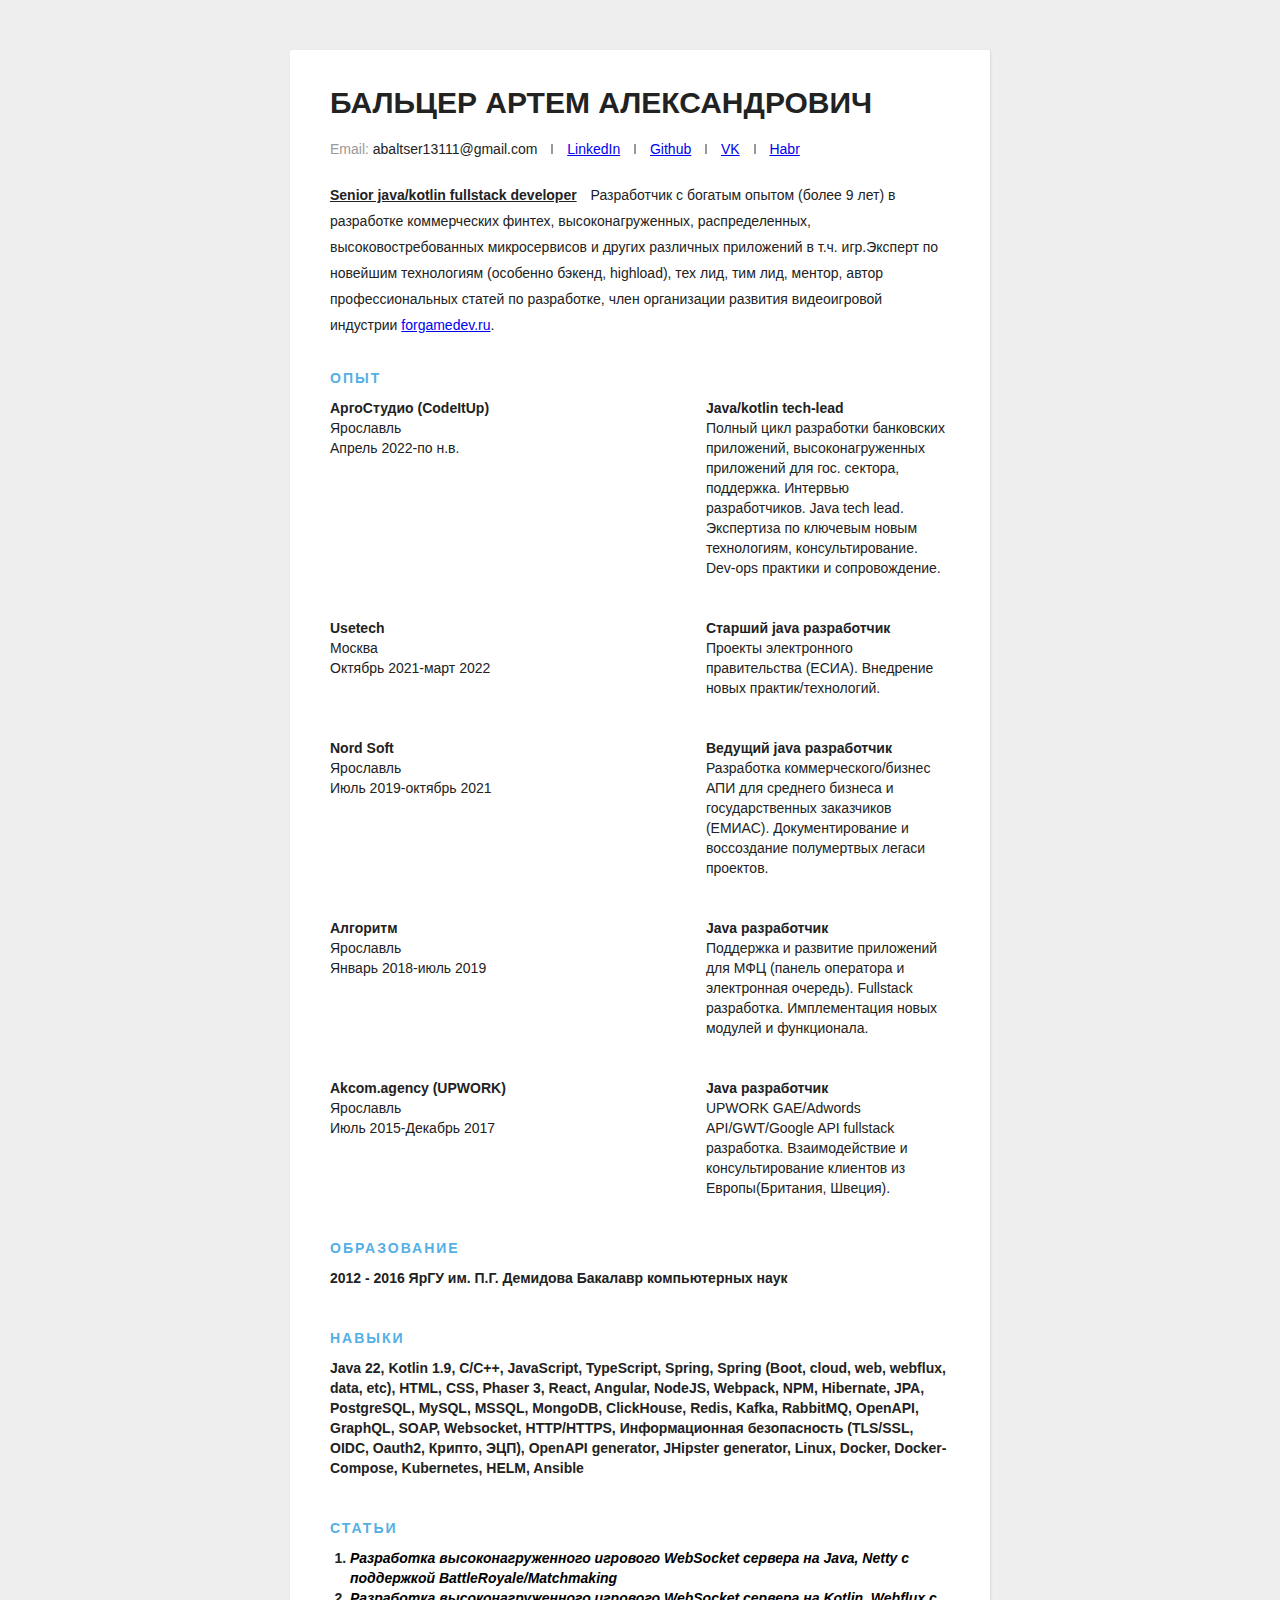
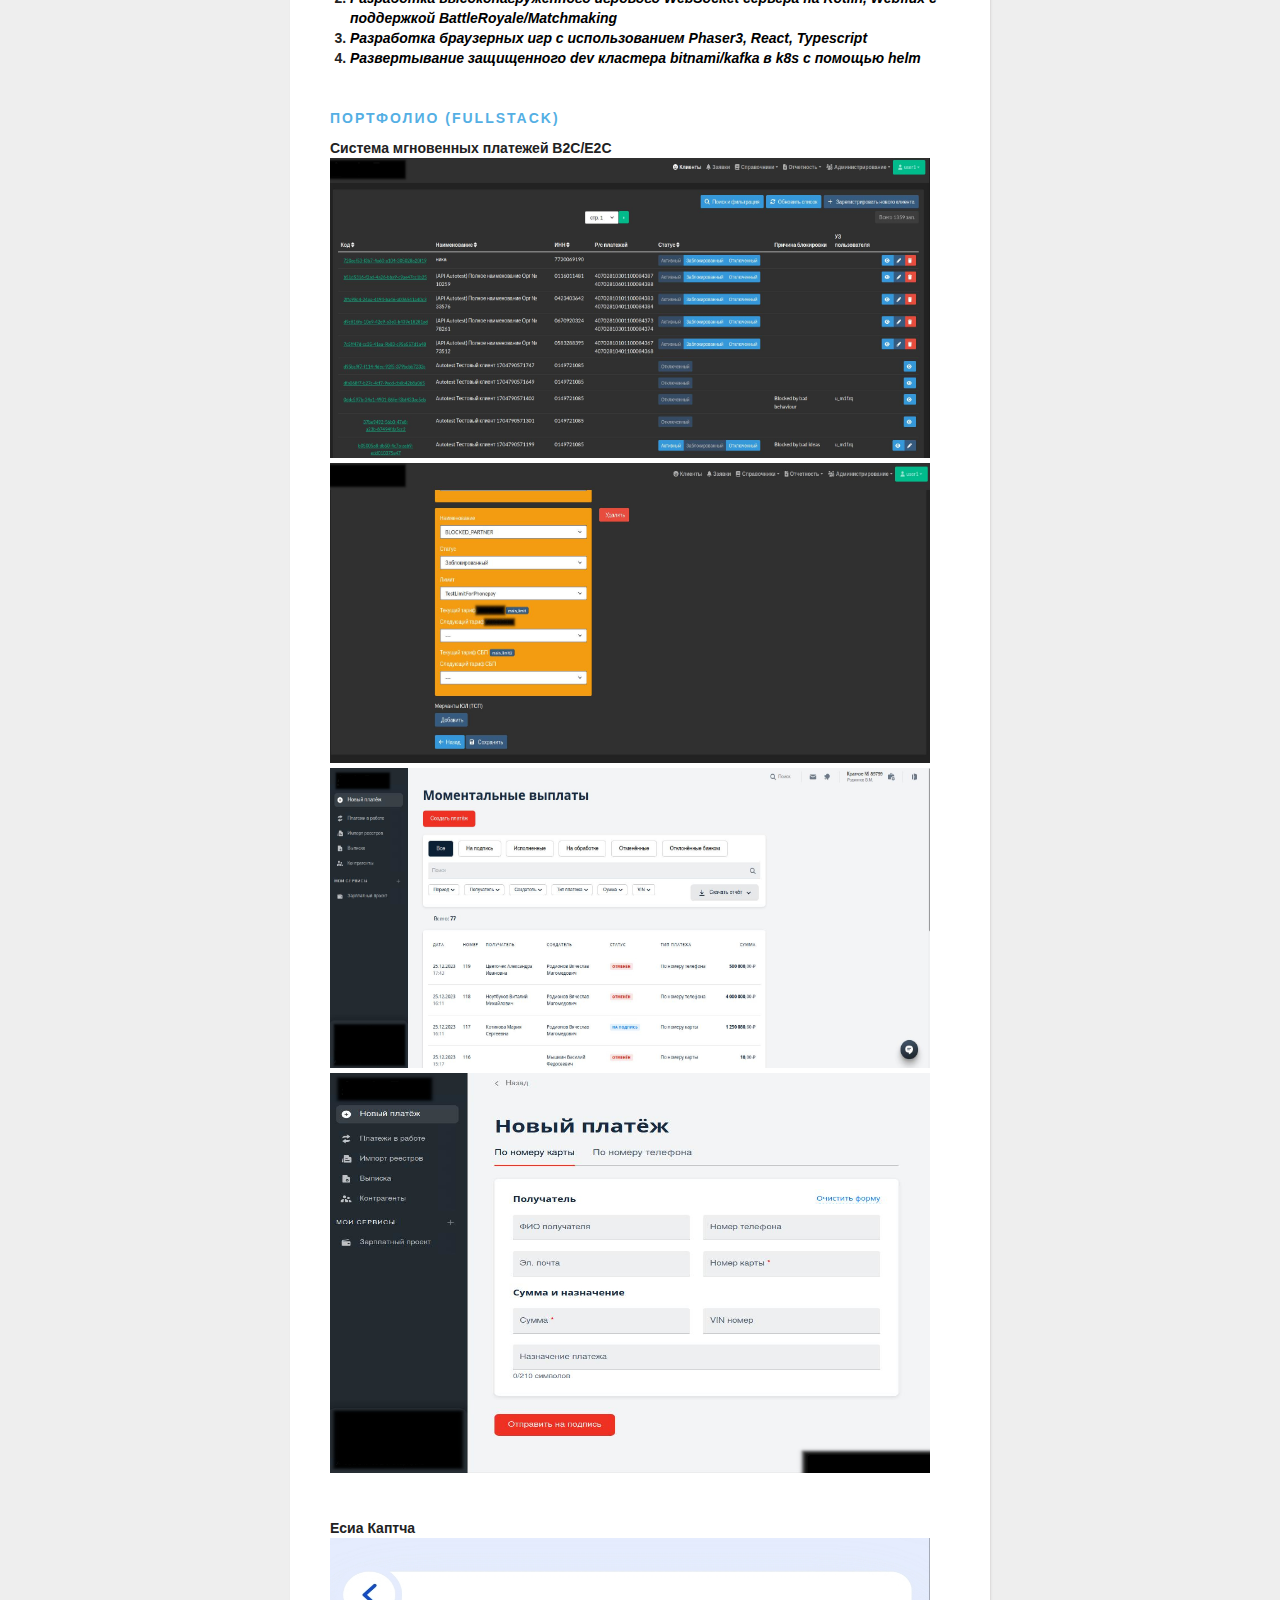
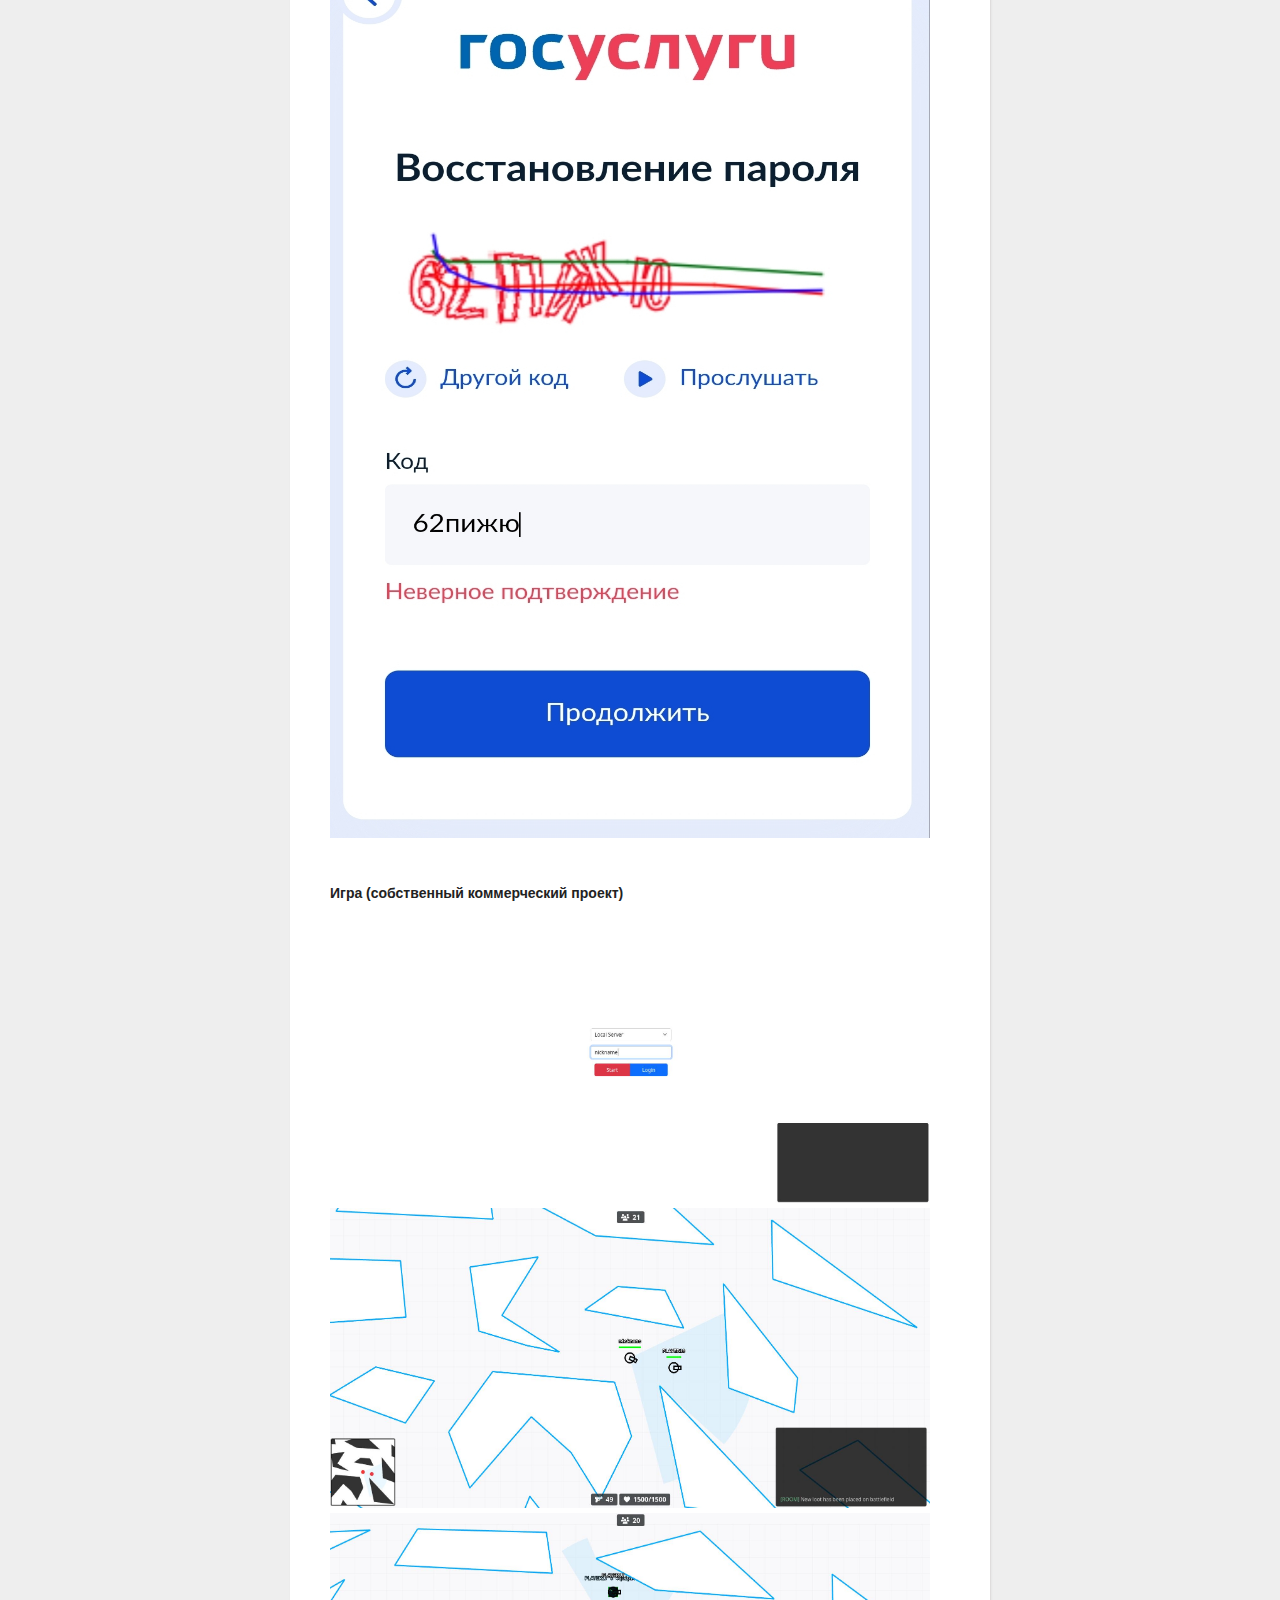
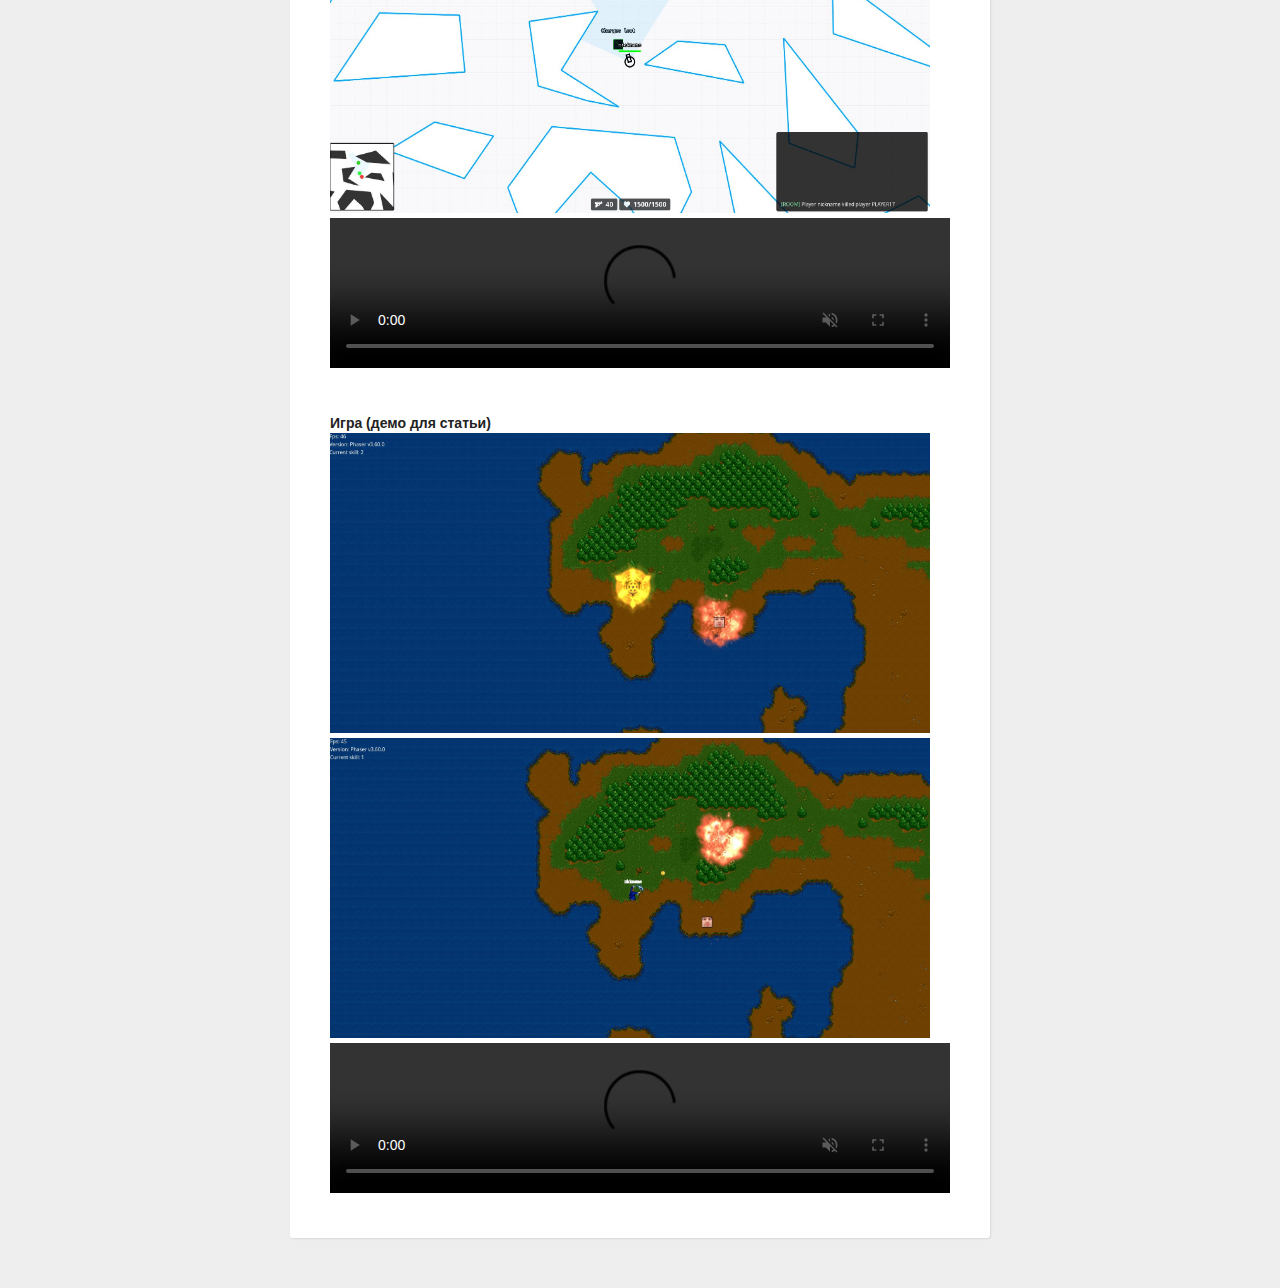
==== index.html @ 2f5842cb "Updated" ====
<!DOCTYPE html>
<html lang="en">

<head>
    <meta charset="utf-8">
    <meta content="width=device-width, initial-scale=1.0" name="viewport">

    <title>Бальцер А.А. Резюме & Портфолио</title>
    <meta content="" name="description">
    <meta content="" name="keywords">

    <link href="assets/css/style.css" rel="stylesheet">
</head>

<body>


<div class="container">
    <div class="header">
        <div class="full-name">
            <span>Бальцер Артем Александрович</span>
        </div>
        <div class="contact-info">
            <span class="email">Email: </span>
            <span class="email-val">abaltser13111@gmail.com</span>
            <span class="separator"></span>
            <span><a href="https://www.linkedin.com/in/tfkfan">LinkedIn</a></span>
            <span class="separator"></span>
            <span><a href="https://github.com/tfkfan">Github</a></span>
            <span class="separator"></span>
            <span><a href="https://vk.com/tfkonelove">VK</a></span>
            <span class="separator"></span>
            <span><a href="https://career.habr.com/tfkfan">Habr</a></span>
        </div>

        <div class="about">
            <span class="position">Senior java/kotlin fullstack developer</span>
            <span class="desc">Разработчик с богатым опытом (более 9 лет) в разработке коммерческих финтех, высоконагруженных, распределенных, высоковостребованных микросервисов и других различных приложений в т.ч. игр.Эксперт по новейшим технологиям (особенно бэкенд, highload), тех лид, тим лид, ментор, автор профессиональных статей по разработке, член организации развития видеоигровой индустрии <a
                    href="https://forgamedev.ru">forgamedev.ru</a>.
      </span>
        </div>
    </div>
    <div class="details">
        <div class="section">
            <div class="section__title">Опыт</div>
            <div class="section__list">
                <div class="section__list-item">
                    <div class="left">
                        <div class="name">АргоСтудио (CodeItUp)</div>
                        <div class="addr">Ярославль</div>
                        <div class="duration">Апрель 2022-по н.в.</div>
                    </div>
                    <div class="right">
                        <div class="name">Java/kotlin tech-lead</div>
                        <div class="desc">Полный цикл разработки банковских приложений, высоконагруженных приложений для
                            гос. сектора, поддержка. Интервью разработчиков.
                            Java tech lead. Экспертиза по ключевым новым технологиям, консультирование. Dev-ops практики
                            и сопровождение.
                        </div>
                    </div>
                </div>
                <div class="section__list-item">
                    <div class="left">
                        <div class="name">Usetech</div>
                        <div class="addr">Москва</div>
                        <div class="duration">Октябрь 2021-март 2022</div>
                    </div>
                    <div class="right">
                        <div class="name">Старший java разработчик</div>
                        <div class="desc">Проекты электронного правительства (ЕСИА). Внедрение новых
                            практик/технологий.
                        </div>
                    </div>
                </div>
                <div class="section__list-item">
                    <div class="left">
                        <div class="name">Nord Soft</div>
                        <div class="addr">Ярославль</div>
                        <div class="duration">Июль 2019-октябрь 2021</div>
                    </div>
                    <div class="right">
                        <div class="name">Ведущий java разработчик</div>
                        <div class="desc">Разработка коммерческого/бизнес АПИ для среднего бизнеса и государственных
                            заказчиков (ЕМИАС). Документирование и воссоздание полумертвых легаси проектов.
                        </div>
                    </div>
                </div>
                <div class="section__list-item">
                    <div class="left">
                        <div class="name">Алгоритм</div>
                        <div class="addr">Ярославль</div>
                        <div class="duration">Январь 2018-июль 2019</div>
                    </div>
                    <div class="right">
                        <div class="name">Java разработчик</div>
                        <div class="desc"> Поддержка и развитие приложений для МФЦ (панель оператора и электронная
                            очередь).
                            Fullstack разработка. Имплементация новых модулей и функционала.
                        </div>
                    </div>
                </div>
                <div class="section__list-item">
                    <div class="left">
                        <div class="name">Akcom.agency (UPWORK)</div>
                        <div class="addr">Ярославль</div>
                        <div class="duration">Июль 2015-Декабрь 2017</div>
                    </div>
                    <div class="right">
                        <div class="name">Java разработчик</div>
                        <div class="desc">UPWORK GAE/Adwords API/GWT/Google API fullstack разработка. Взаимодействие и
                            консультирование
                            клиентов из Европы(Британия, Швеция).
                        </div>
                    </div>
                </div>
            </div>
        </div>
        <div class="section">
            <div class="section__title">Образование</div>
            <div class="section__list">
                <div class="section__list-item">
                        <div class="name">
                            2012 - 2016 ЯрГУ им. П.Г. Демидова Бакалавр компьютерных наук
                        </div>
                </div>
            </div>
        </div>
        <div class="section">
            <div class="section__title">Навыки</div>
            <div class="section__list">
                <div class="section__list-item">
                    <div class="name">
                        Java 22, Kotlin 1.9, C/C++, JavaScript, TypeScript, Spring, Spring (Boot, cloud, web, webflux,
                        data, etc),
                        HTML, CSS, Phaser 3, React, Angular, NodeJS, Webpack, NPM, Hibernate, JPA, PostgreSQL, MySQL,
                        MSSQL, MongoDB, ClickHouse, Redis, Kafka, RabbitMQ, OpenAPI, GraphQL, SOAP, Websocket,
                        HTTP/HTTPS,
                        Информационная безопасность (TLS/SSL, OIDC, Oauth2, Крипто, ЭЦП), OpenAPI generator, JHipster
                        generator, Linux, Docker, Docker-Compose, Kubernetes, HELM, Ansible
                    </div>
                </div>
            </div>
        </div>
        <div class="section">
            <div class="section__title">Статьи</div>
            <div class="section__list">
                <div class="section__list-item">
                    <div class="name">
                        <ol style="padding-left:20px;">
                            <li>
                                <a href="https://habr.com/ru/articles/774322/">Разработка высоконагруженного игрового
                                    WebSocket
                                    сервера на Java, Netty с поддержкой BattleRoyale/Matchmaking</a>
                            </li>
                            <li>
                                <a href="https://habr.com/ru/articles/800689/">Разработка высоконагруженного игрового
                                    WebSocket
                                    сервера на Kotlin, Webflux с поддержкой BattleRoyale/Matchmaking</a>
                            </li>
                            <li>
                                <a href="https://habr.com/ru/articles/771630/">Разработка браузерных игр с
                                    использованием Phaser3, React, Typescript</a>
                            </li>
                            <li>
                                <a href="https://habr.com/ru/articles/803969/">Развертывание защищенного dev кластера
                                    bitnami/kafka в k8s с помощью helm</a>
                            </li>
                        </ol>
                    </div>
                </div>
            </div>
        </div>
        <div class="section">
            <div class="section__title">Портфолио (fullstack)</div>
            <div class="section__list">
                <div class="section__list-item">
                    <div class="name">
                        Система мгновенных платежей B2C/E2C
                    </div>
                    <img src="assets/img/b2c-1.jpg" width="600" height="300" alt=""/>
                    <img src="assets/img/b2c-2.jpg" width="600" height="300" alt=""/>
                    <img src="assets/img/p_1.jpg" width="600" height="300" alt=""/>
                    <img src="assets/img/p_2.jpg" width="600" height="400" alt=""/>
                </div>
                <div class="section__list-item">
                    <div class="name">
                        Есиа Каптча
                    </div>
                    <img src="assets/img/esia-captcha.jpg" width="600" height="900" alt=""/>
                </div>
                <div class="section__list-item">
                    <div class="name">
                        Игра (собственный коммерческий проект)
                    </div>
                    <img src="assets/img/game1.jpg" width="600" height="300" alt=""/>
                    <img src="assets/img/game2.jpg" width="600" height="300" alt=""/>
                    <img src="assets/img/game3.jpg" width="600" height="300" alt=""/>
                    <video style="width:100%" autoplay muted  controls>
                        <source src="assets/video/20231004_165335.mp4" type="video/mp4">
                        Your browser does not support the video tag.
                    </video>
                </div>
                <div class="section__list-item">
                    <div class="name">
                        Игра (демо для статьи)
                    </div>
                    <img src="assets/img/game4.jpg" width="600" height="300" alt=""/>
                    <img src="assets/img/game5.jpg" width="600" height="300" alt=""/>
                    <video style="width:100%" autoplay muted  controls>
                        <source src="assets/video/20231004_170051.mp4" type="video/mp4">
                        Your browser does not support the video tag.
                    </video>
                </div>
            </div>
        </div>
    </div>
</div>
</body>
</html>
---- assets/css/style.css ----
* {
    margin: 0;
    padding: 0;
    box-sizing: border-box;
}

html {
    height: 100%;
}

body {
    min-height: 100%;
    background: #eee;
    font-family: 'Lato', sans-serif;
    font-weight: 400;
    color: #222;
    font-size: 14px;
    line-height: 26px;
    padding-bottom: 50px;
}

.container {
    max-width: 700px;
    background: #fff;
    margin: 0px auto 0px;
    box-shadow: 1px 1px 2px #DAD7D7;
    border-radius: 3px;
    padding: 40px;
    margin-top: 50px;
}

.header {
    margin-bottom: 30px;
}

.header .full-name {
    font-size: 30px;
    text-transform: uppercase;
    margin-bottom: 20px;
    font-weight: 700;
}

.header .first-name {
    /*font-weight: 700;*/
}

.header .last-name {
   /* font-weight: 300;*/
}

.header .contact-info {
    margin-bottom: 20px;
}

.header .email,
.header .phone {
    color: #999;
    font-weight: 300;
}

.header .separator {
    height: 10px;
    display: inline-block;
    border-left: 2px solid #999;
    margin: 0px 10px;
}

.header .position {
    font-weight: bold;
    display: inline-block;
    margin-right: 10px;
    text-decoration: underline;
}


.details {
    line-height: 20px;
}

.details .section {
    margin-bottom: 40px;
}

.details .section:last-of-type {
    margin-bottom: 0px;
}

.details .section__title {
    letter-spacing: 2px;
    color: #54AFE4;
    font-weight: bold;
    margin-bottom: 10px;
    text-transform: uppercase;
}

.details .section__list-item {
    margin-bottom: 40px;
}

.details .section__list-item:last-of-type {
    margin-bottom: 0;
}

.details .left,
.right {
    vertical-align: top;
    display: inline-block;
}

.details .left {
    width: 60%;
}

.details .right {
    tex-align: right;
    width: 39%;
}

.details .name {
    font-weight: bold;
}

.details a {
    text-decoration: none;
    color: #000;
    font-style: italic;
}

.details a:hover {
    text-decoration: underline;
    color: #000;
}

.details .skills {

}

.details .skills__item {
    margin-bottom: 10px;
}

.details .skills__item .right input {
    display: none;
}

.skills__item .right label {
    display: inline-block;
    width: 20px;
    height: 20px;
    background: #C3DEF3;
    border-radius: 20px;
    margin-right: 3px;
}

.skills__item .right input:checked + label {
    background: #79A9CE;
}
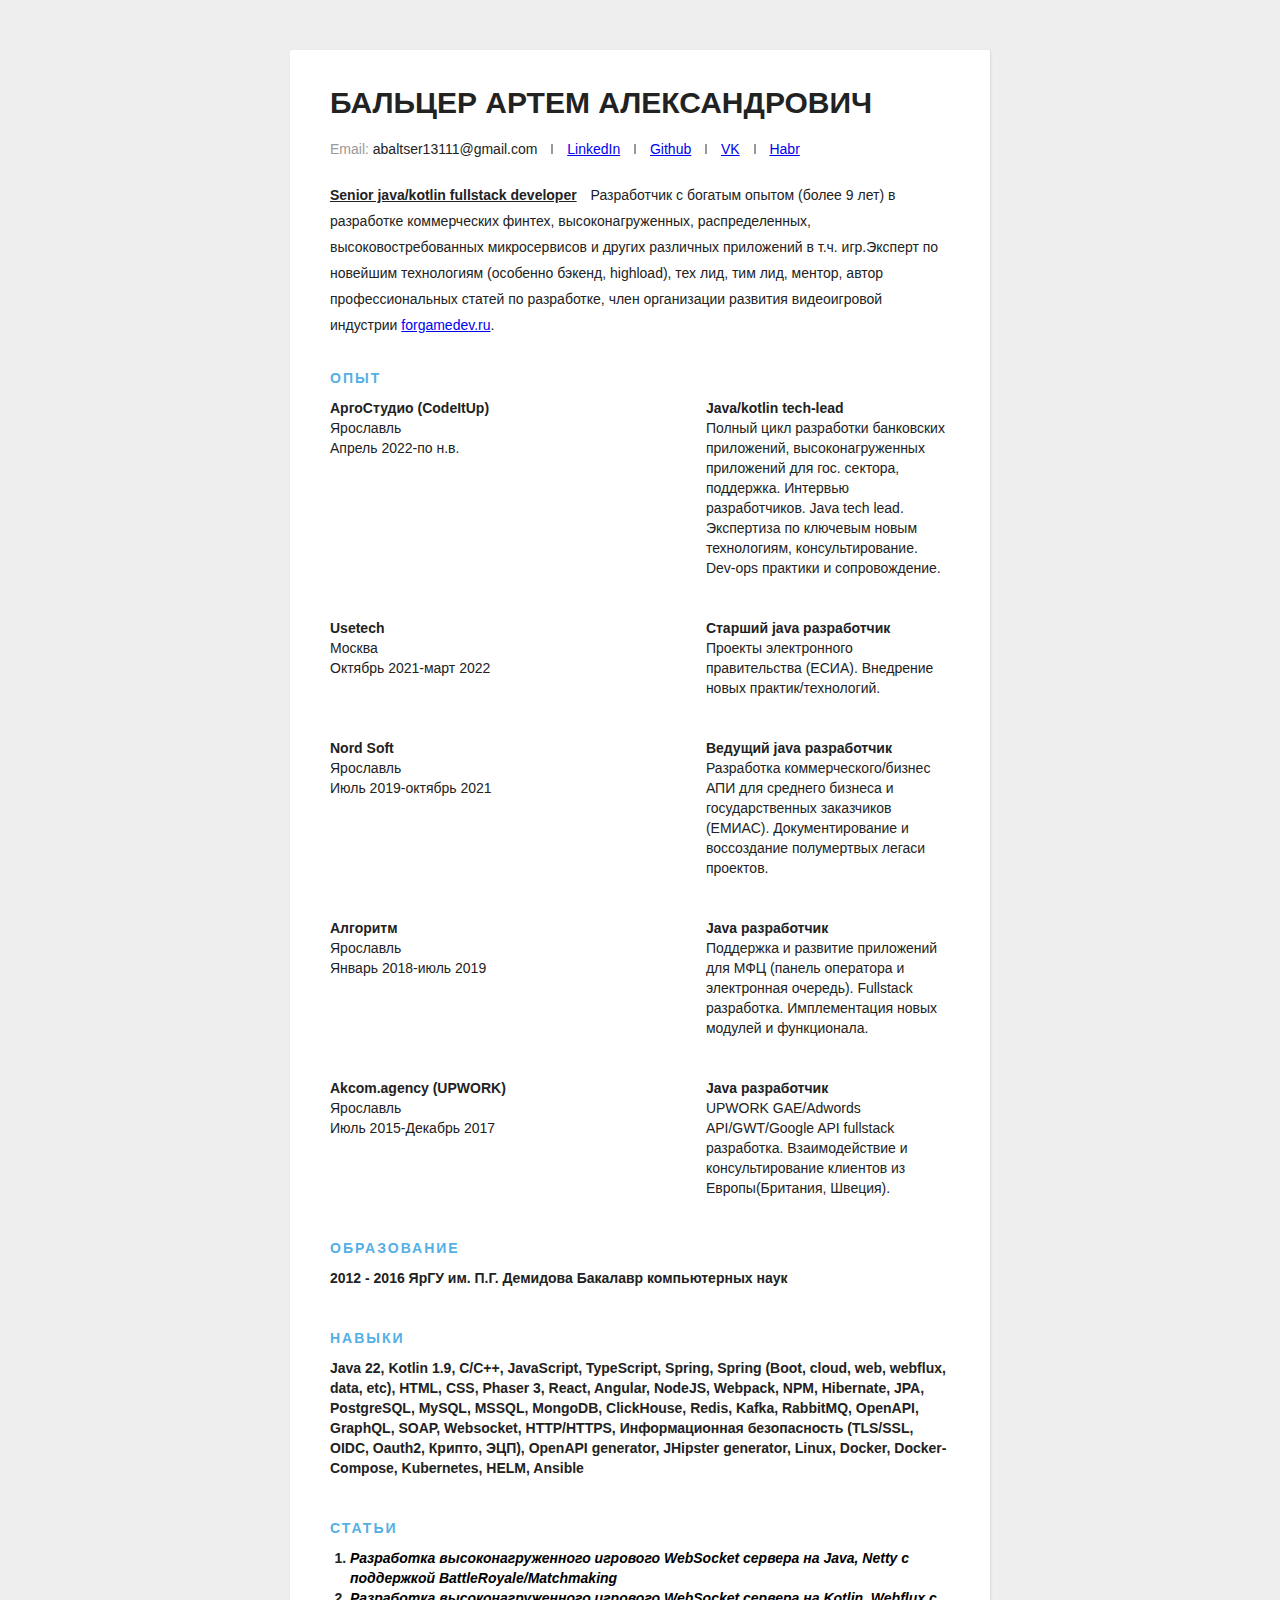
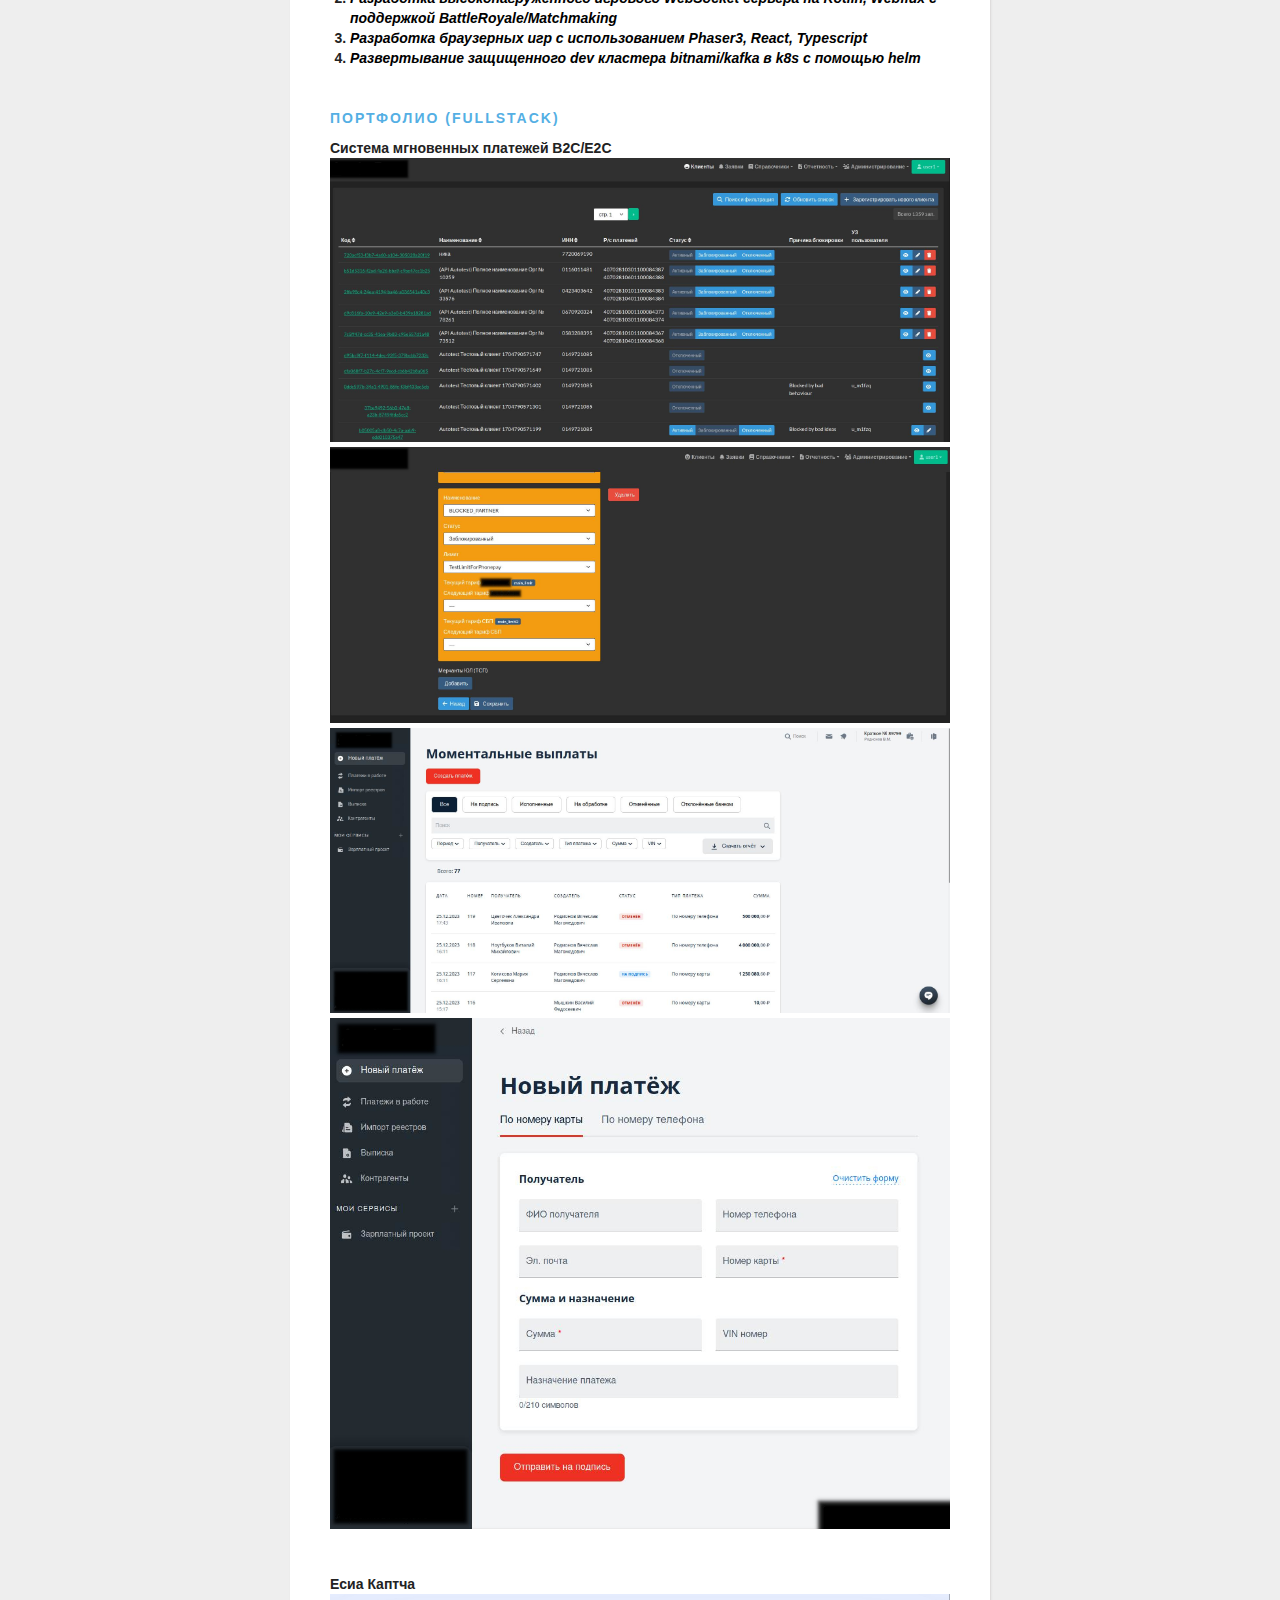
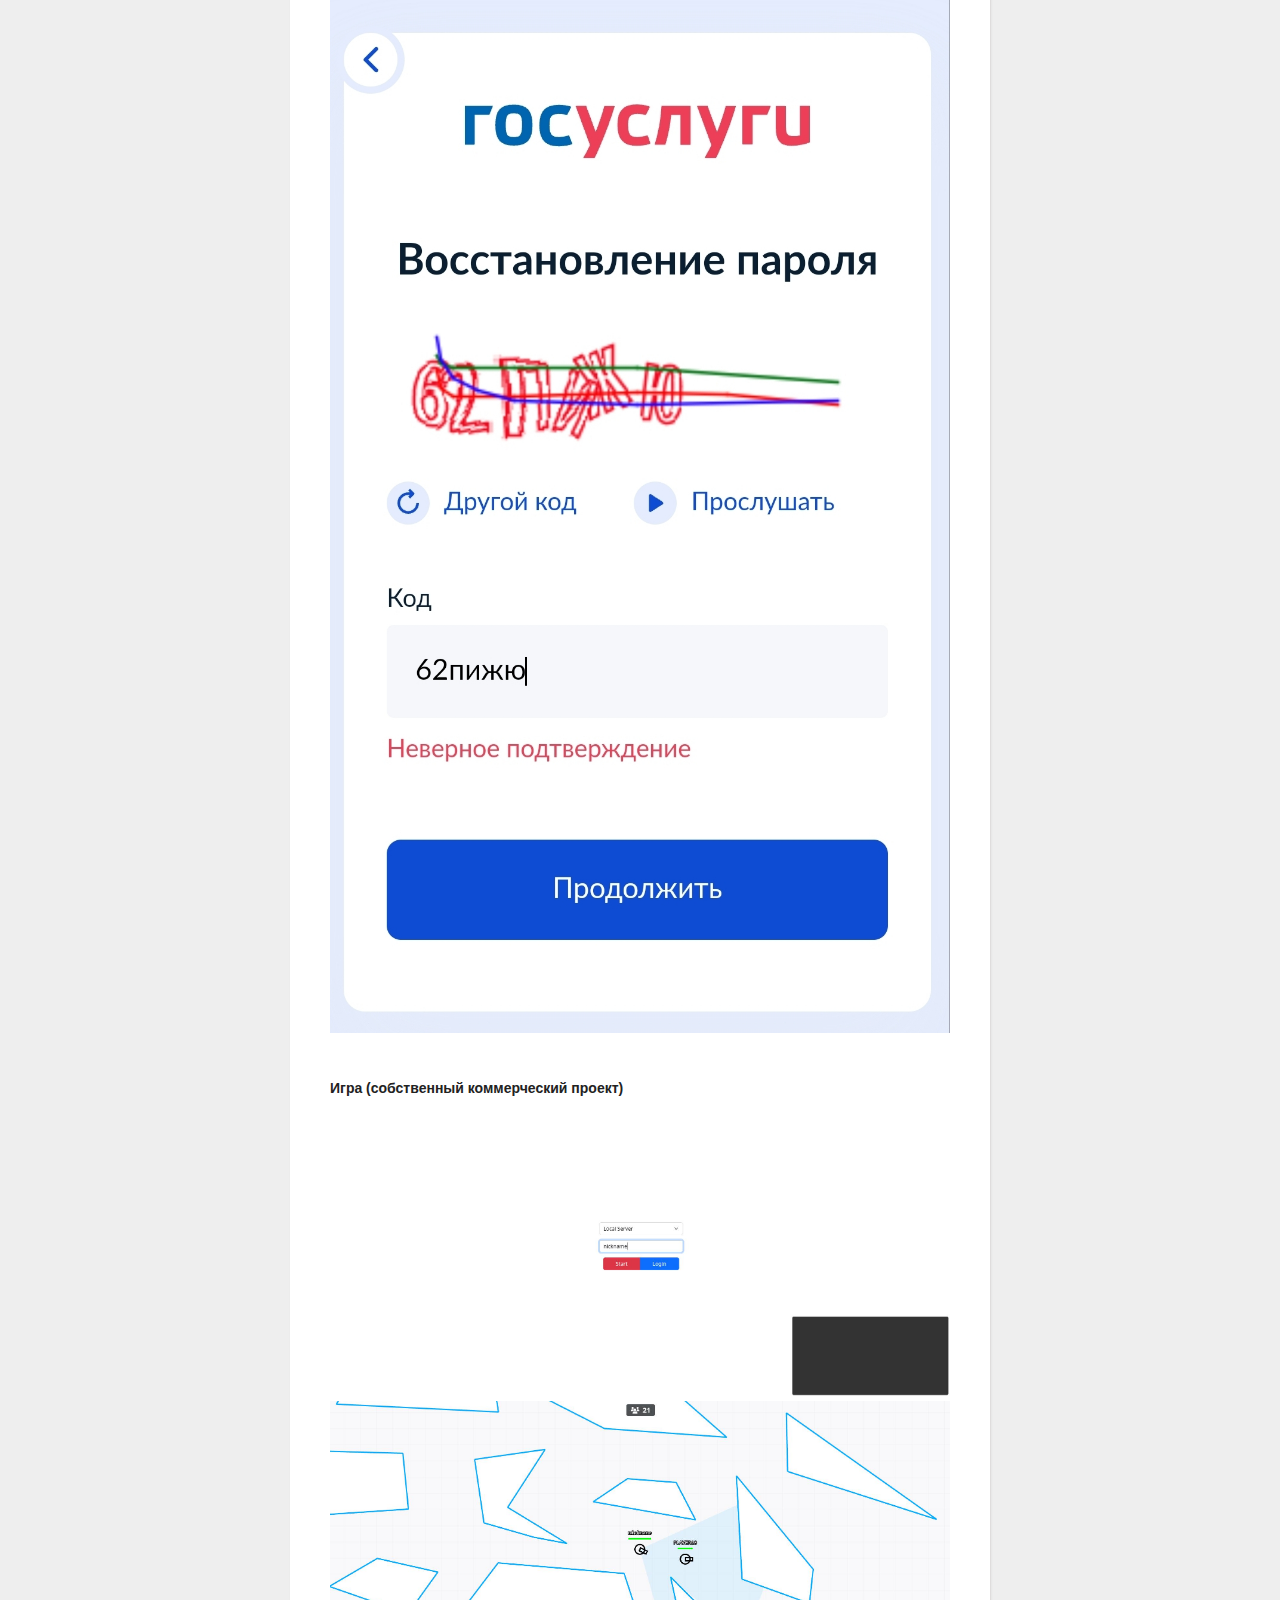
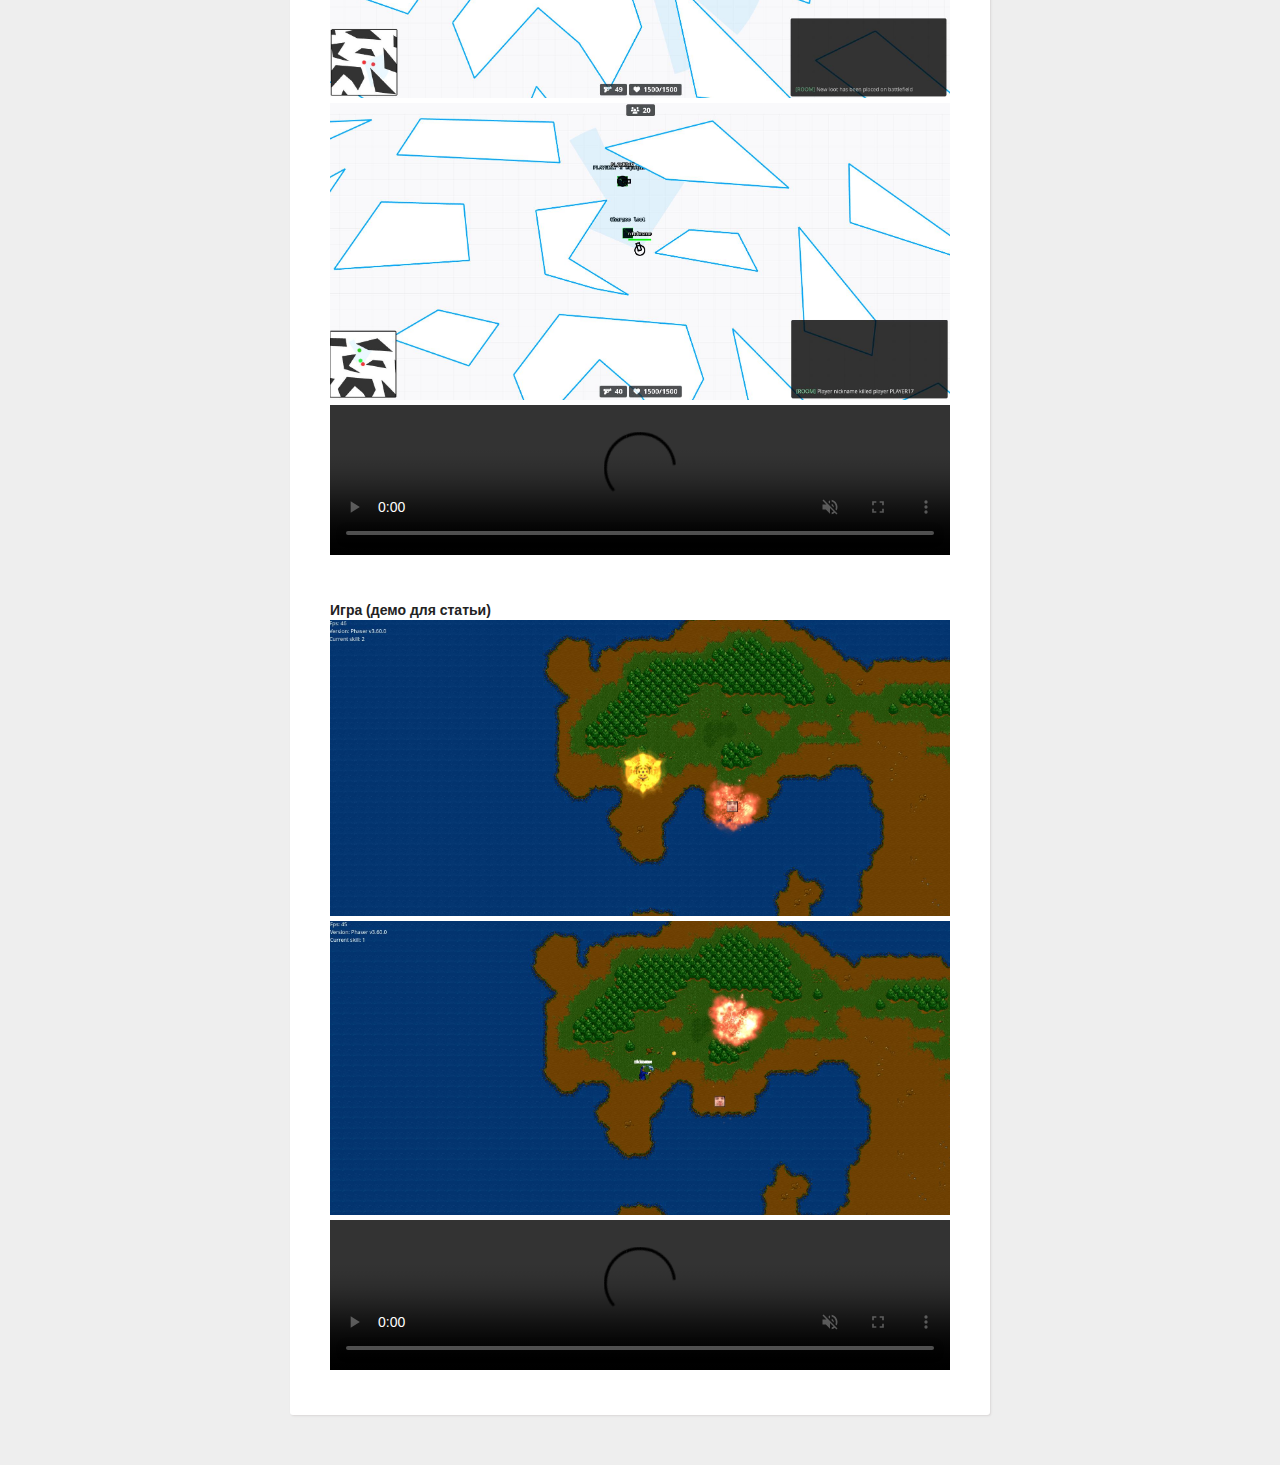
==== commit 6a90e2d1: "Updated" ====
--- a/index.html
+++ b/index.html
@@ -177,24 +177,24 @@
                     <div class="name">
                         Система мгновенных платежей B2C/E2C
                     </div>
-                    <img src="assets/img/b2c-1.jpg" width="600" height="300" alt=""/>
-                    <img src="assets/img/b2c-2.jpg" width="600" height="300" alt=""/>
-                    <img src="assets/img/p_1.jpg" width="600" height="300" alt=""/>
-                    <img src="assets/img/p_2.jpg" width="600" height="400" alt=""/>
+                    <img src="assets/img/b2c-1.jpg" alt=""/>
+                    <img src="assets/img/b2c-2.jpg" alt=""/>
+                    <img src="assets/img/p_1.jpg" alt=""/>
+                    <img src="assets/img/p_2.jpg" alt=""/>
                 </div>
                 <div class="section__list-item">
                     <div class="name">
                         Есиа Каптча
                     </div>
-                    <img src="assets/img/esia-captcha.jpg" width="600" height="900" alt=""/>
+                    <img src="assets/img/esia-captcha.jpg"  alt=""/>
                 </div>
                 <div class="section__list-item">
                     <div class="name">
                         Игра (собственный коммерческий проект)
                     </div>
-                    <img src="assets/img/game1.jpg" width="600" height="300" alt=""/>
-                    <img src="assets/img/game2.jpg" width="600" height="300" alt=""/>
-                    <img src="assets/img/game3.jpg" width="600" height="300" alt=""/>
+                    <img src="assets/img/game1.jpg" alt=""/>
+                    <img src="assets/img/game2.jpg" alt=""/>
+                    <img src="assets/img/game3.jpg" alt=""/>
                     <video style="width:100%" autoplay muted  controls>
                         <source src="assets/video/20231004_165335.mp4" type="video/mp4">
                         Your browser does not support the video tag.
@@ -204,8 +204,8 @@
                     <div class="name">
                         Игра (демо для статьи)
                     </div>
-                    <img src="assets/img/game4.jpg" width="600" height="300" alt=""/>
-                    <img src="assets/img/game5.jpg" width="600" height="300" alt=""/>
+                    <img src="assets/img/game4.jpg" alt=""/>
+                    <img src="assets/img/game5.jpg"  alt=""/>
                     <video style="width:100%" autoplay muted  controls>
                         <source src="assets/video/20231004_170051.mp4" type="video/mp4">
                         Your browser does not support the video tag.
--- a/assets/css/style.css
+++ b/assets/css/style.css
@@ -156,3 +156,6 @@
     background: #79A9CE;
 }
 
+img{
+    width:100%;
+}
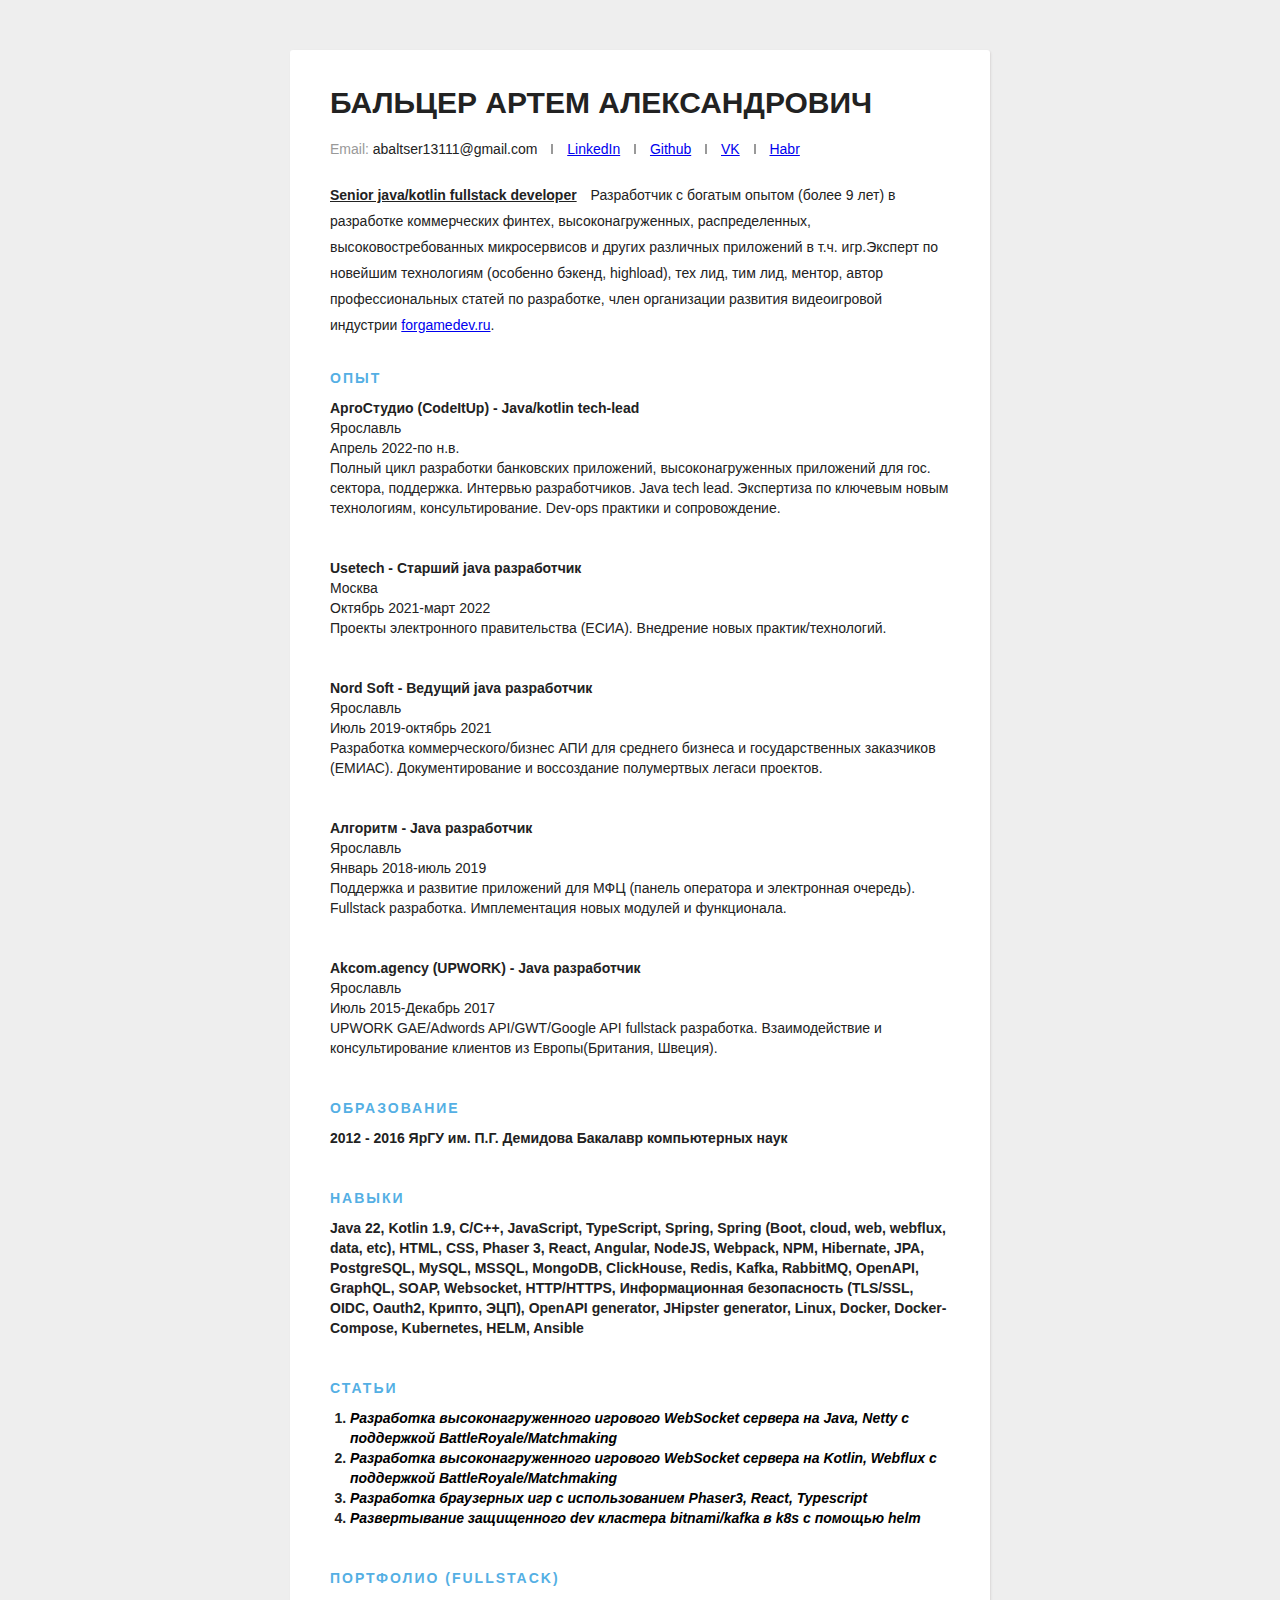
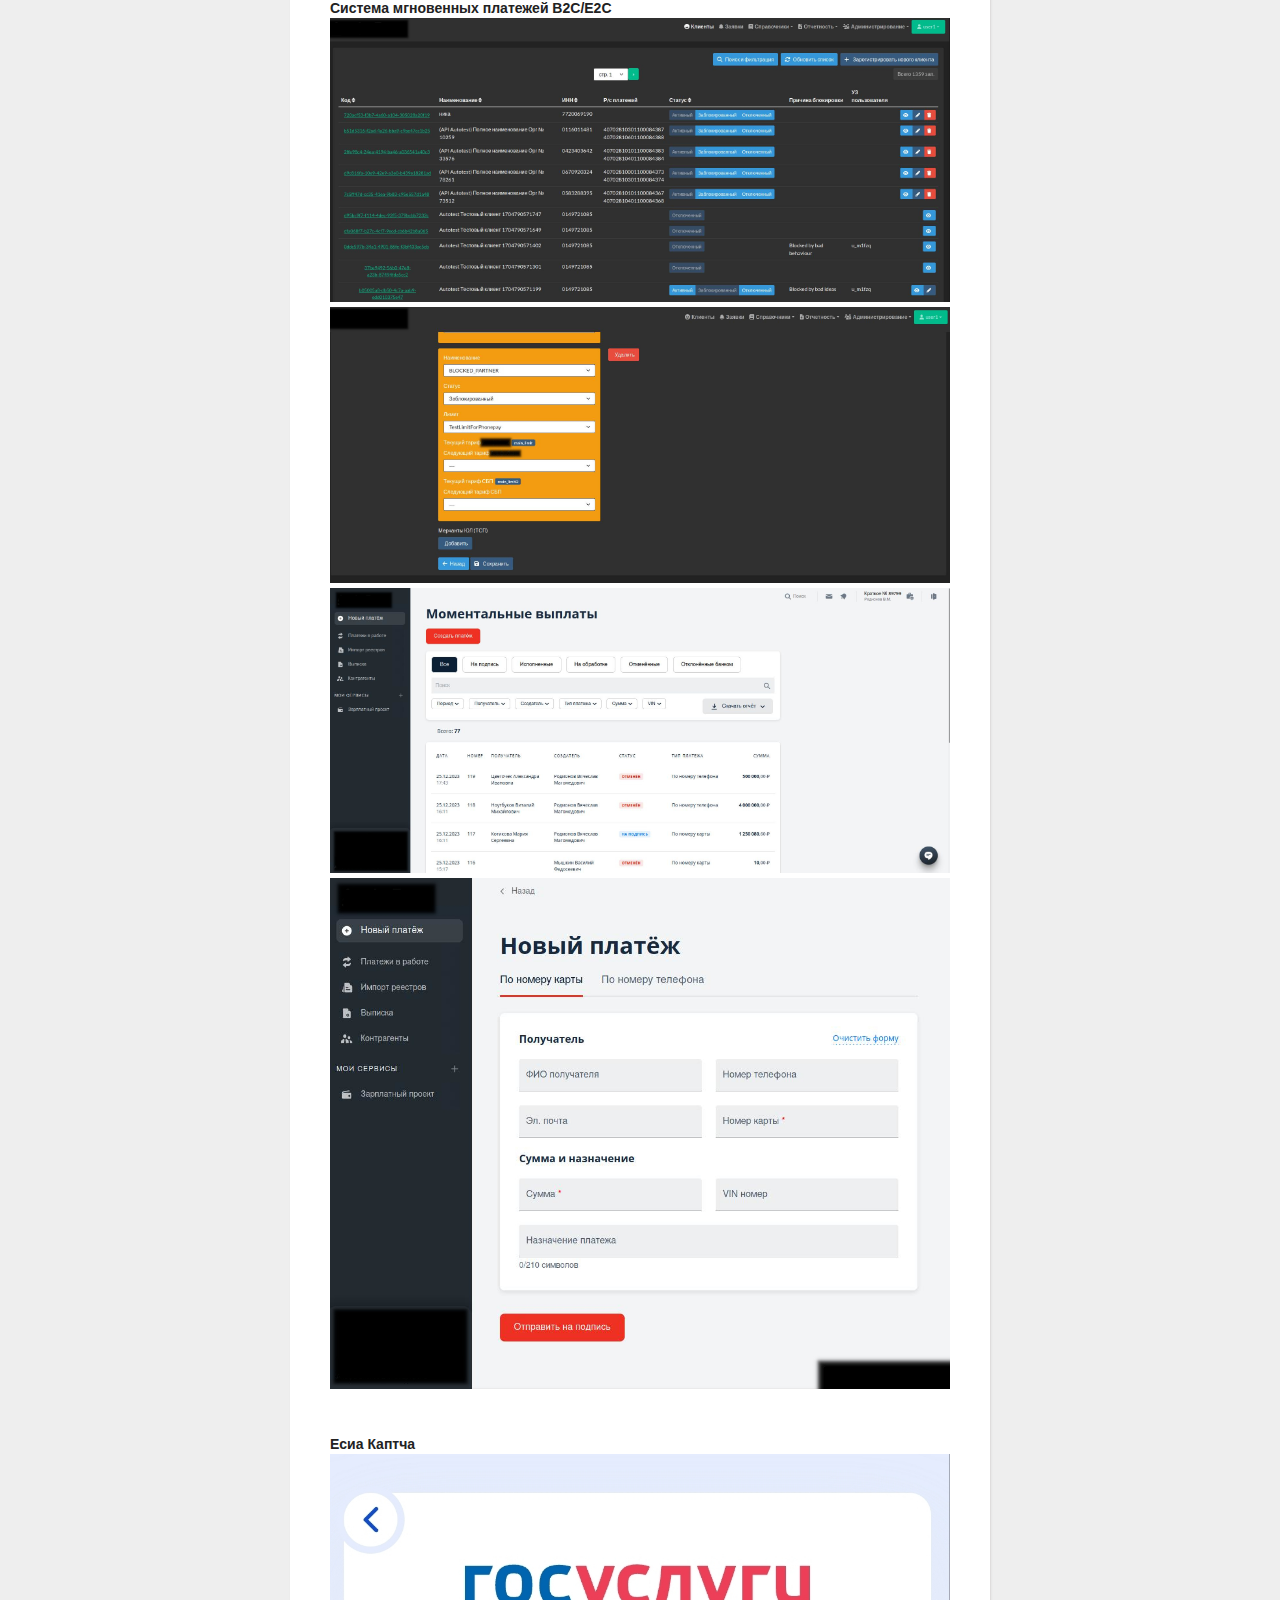
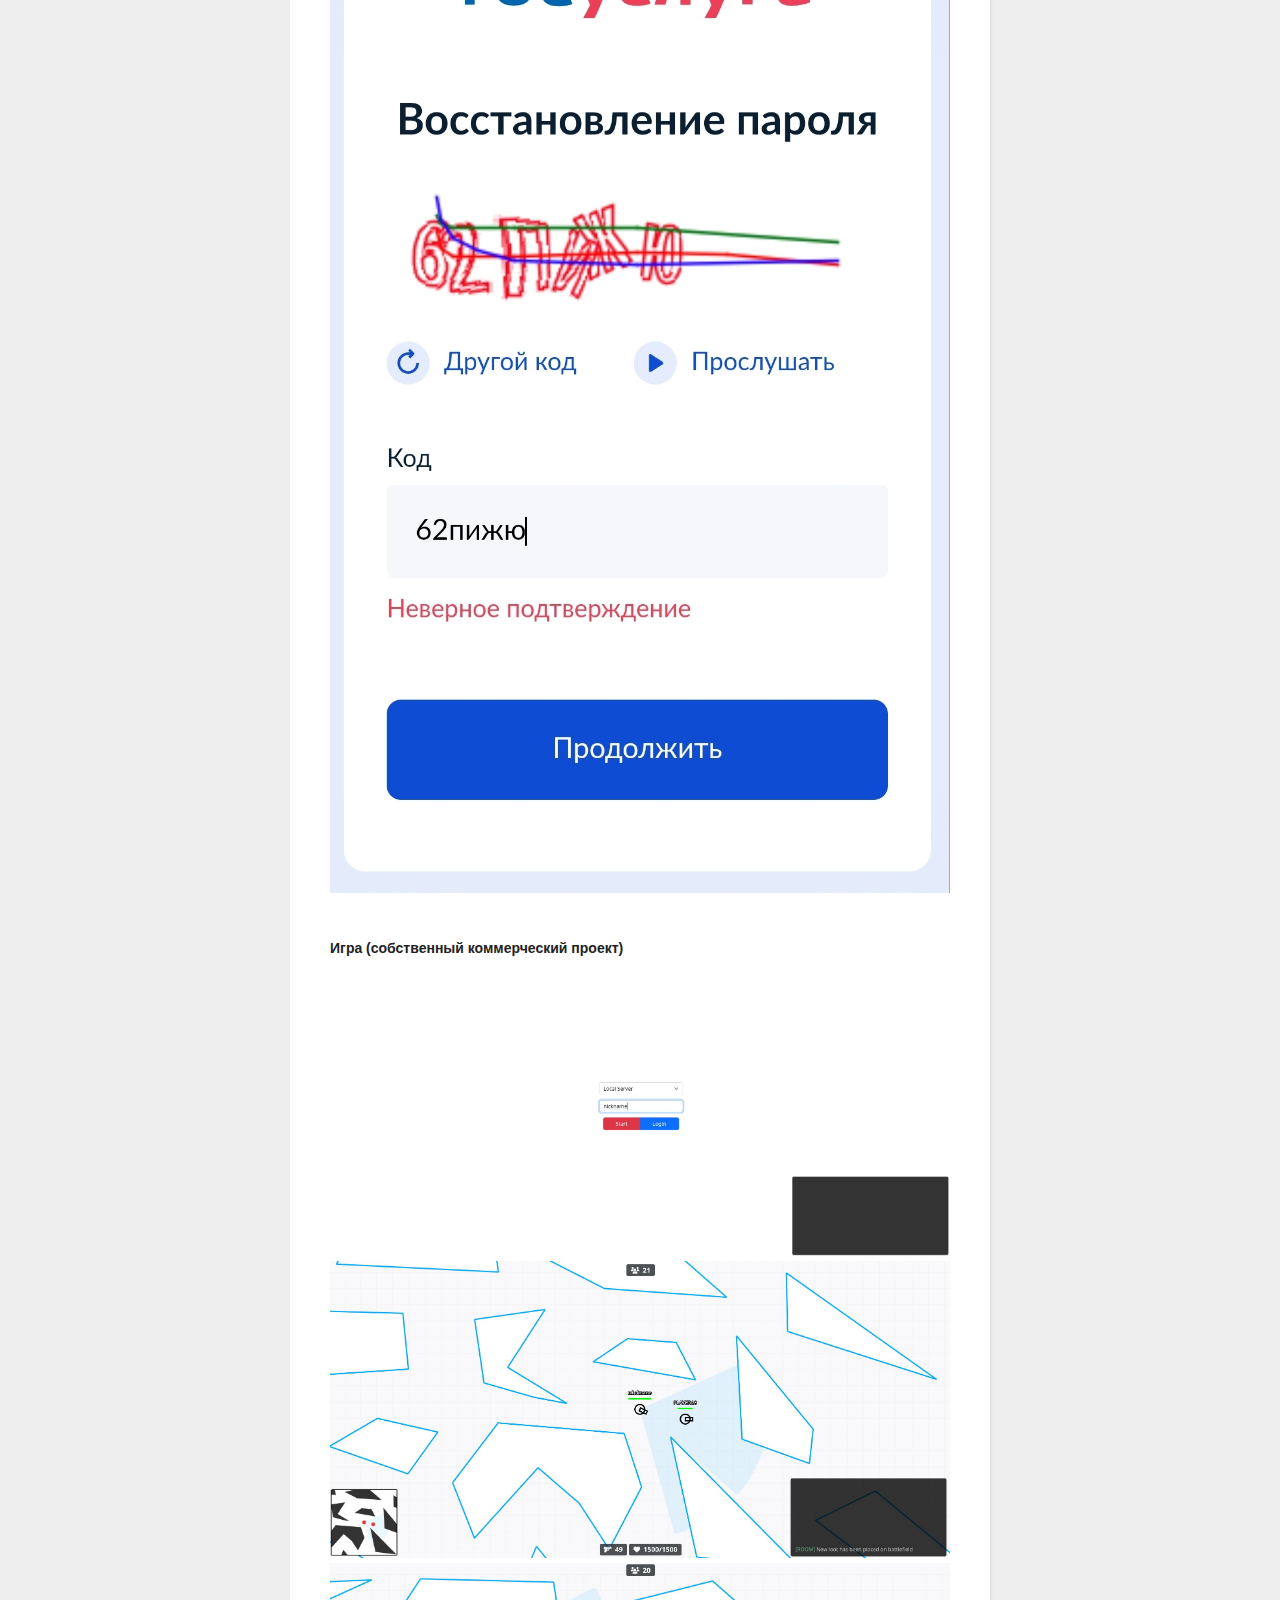
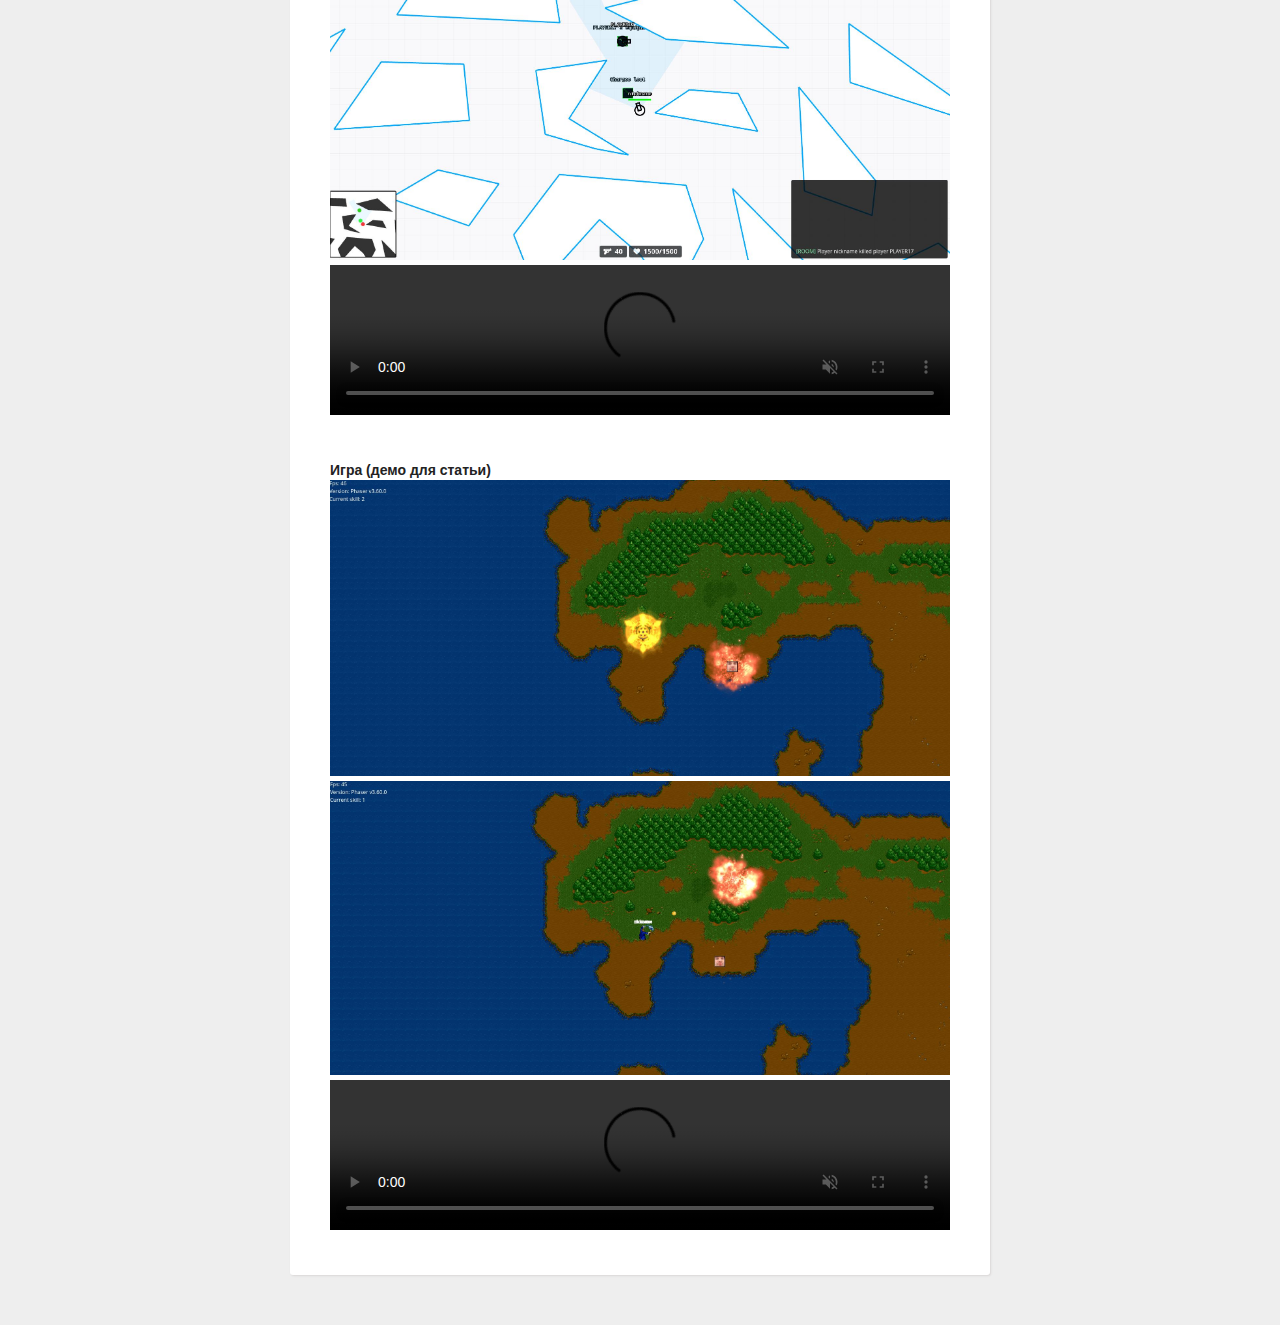
==== commit cfa34dca: "Updated" ====
--- a/index.html
+++ b/index.html
@@ -45,72 +45,47 @@
             <div class="section__title">Опыт</div>
             <div class="section__list">
                 <div class="section__list-item">
-                    <div class="left">
-                        <div class="name">АргоСтудио (CodeItUp)</div>
-                        <div class="addr">Ярославль</div>
-                        <div class="duration">Апрель 2022-по н.в.</div>
-                    </div>
-                    <div class="right">
-                        <div class="name">Java/kotlin tech-lead</div>
-                        <div class="desc">Полный цикл разработки банковских приложений, высоконагруженных приложений для
-                            гос. сектора, поддержка. Интервью разработчиков.
-                            Java tech lead. Экспертиза по ключевым новым технологиям, консультирование. Dev-ops практики
-                            и сопровождение.
-                        </div>
+                    <div class="name">АргоСтудио (CodeItUp) - Java/kotlin tech-lead</div>
+                    <div class="addr">Ярославль</div>
+                    <div class="duration">Апрель 2022-по н.в.</div>
+                    <div class="desc">Полный цикл разработки банковских приложений, высоконагруженных приложений для
+                        гос. сектора, поддержка. Интервью разработчиков.
+                        Java tech lead. Экспертиза по ключевым новым технологиям, консультирование. Dev-ops практики
+                        и сопровождение.
                     </div>
                 </div>
                 <div class="section__list-item">
-                    <div class="left">
-                        <div class="name">Usetech</div>
-                        <div class="addr">Москва</div>
-                        <div class="duration">Октябрь 2021-март 2022</div>
-                    </div>
-                    <div class="right">
-                        <div class="name">Старший java разработчик</div>
-                        <div class="desc">Проекты электронного правительства (ЕСИА). Внедрение новых
-                            практик/технологий.
-                        </div>
+                    <div class="name">Usetech - Старший java разработчик</div>
+                    <div class="addr">Москва</div>
+                    <div class="duration">Октябрь 2021-март 2022</div>
+                    <div class="desc">Проекты электронного правительства (ЕСИА). Внедрение новых
+                        практик/технологий.
                     </div>
                 </div>
                 <div class="section__list-item">
-                    <div class="left">
-                        <div class="name">Nord Soft</div>
-                        <div class="addr">Ярославль</div>
-                        <div class="duration">Июль 2019-октябрь 2021</div>
-                    </div>
-                    <div class="right">
-                        <div class="name">Ведущий java разработчик</div>
-                        <div class="desc">Разработка коммерческого/бизнес АПИ для среднего бизнеса и государственных
-                            заказчиков (ЕМИАС). Документирование и воссоздание полумертвых легаси проектов.
-                        </div>
+                    <div class="name">Nord Soft - Ведущий java разработчик</div>
+                    <div class="addr">Ярославль</div>
+                    <div class="duration">Июль 2019-октябрь 2021</div>
+                    <div class="desc">Разработка коммерческого/бизнес АПИ для среднего бизнеса и государственных
+                        заказчиков (ЕМИАС). Документирование и воссоздание полумертвых легаси проектов.
                     </div>
                 </div>
                 <div class="section__list-item">
-                    <div class="left">
-                        <div class="name">Алгоритм</div>
-                        <div class="addr">Ярославль</div>
-                        <div class="duration">Январь 2018-июль 2019</div>
-                    </div>
-                    <div class="right">
-                        <div class="name">Java разработчик</div>
-                        <div class="desc"> Поддержка и развитие приложений для МФЦ (панель оператора и электронная
-                            очередь).
-                            Fullstack разработка. Имплементация новых модулей и функционала.
-                        </div>
+                    <div class="name">Алгоритм - Java разработчик</div>
+                    <div class="addr">Ярославль</div>
+                    <div class="duration">Январь 2018-июль 2019</div>
+                    <div class="desc"> Поддержка и развитие приложений для МФЦ (панель оператора и электронная
+                        очередь).
+                        Fullstack разработка. Имплементация новых модулей и функционала.
                     </div>
                 </div>
                 <div class="section__list-item">
-                    <div class="left">
-                        <div class="name">Akcom.agency (UPWORK)</div>
-                        <div class="addr">Ярославль</div>
-                        <div class="duration">Июль 2015-Декабрь 2017</div>
-                    </div>
-                    <div class="right">
-                        <div class="name">Java разработчик</div>
-                        <div class="desc">UPWORK GAE/Adwords API/GWT/Google API fullstack разработка. Взаимодействие и
-                            консультирование
-                            клиентов из Европы(Британия, Швеция).
-                        </div>
+                    <div class="name">Akcom.agency (UPWORK) - Java разработчик</div>
+                    <div class="addr">Ярославль</div>
+                    <div class="duration">Июль 2015-Декабрь 2017</div>
+                    <div class="desc">UPWORK GAE/Adwords API/GWT/Google API fullstack разработка. Взаимодействие и
+                        консультирование
+                        клиентов из Европы(Британия, Швеция).
                     </div>
                 </div>
             </div>
@@ -119,9 +94,9 @@
             <div class="section__title">Образование</div>
             <div class="section__list">
                 <div class="section__list-item">
-                        <div class="name">
-                            2012 - 2016 ЯрГУ им. П.Г. Демидова Бакалавр компьютерных наук
-                        </div>
+                    <div class="name">
+                        2012 - 2016 ЯрГУ им. П.Г. Демидова Бакалавр компьютерных наук
+                    </div>
                 </div>
             </div>
         </div>
@@ -186,7 +161,7 @@
                     <div class="name">
                         Есиа Каптча
                     </div>
-                    <img src="assets/img/esia-captcha.jpg"  alt=""/>
+                    <img src="assets/img/esia-captcha.jpg" alt=""/>
                 </div>
                 <div class="section__list-item">
                     <div class="name">
@@ -195,7 +170,7 @@
                     <img src="assets/img/game1.jpg" alt=""/>
                     <img src="assets/img/game2.jpg" alt=""/>
                     <img src="assets/img/game3.jpg" alt=""/>
-                    <video style="width:100%" autoplay muted  controls>
+                    <video style="width:100%" autoplay muted controls>
                         <source src="assets/video/20231004_165335.mp4" type="video/mp4">
                         Your browser does not support the video tag.
                     </video>
@@ -205,8 +180,8 @@
                         Игра (демо для статьи)
                     </div>
                     <img src="assets/img/game4.jpg" alt=""/>
-                    <img src="assets/img/game5.jpg"  alt=""/>
-                    <video style="width:100%" autoplay muted  controls>
+                    <img src="assets/img/game5.jpg" alt=""/>
+                    <video style="width:100%" autoplay muted controls>
                         <source src="assets/video/20231004_170051.mp4" type="video/mp4">
                         Your browser does not support the video tag.
                     </video>
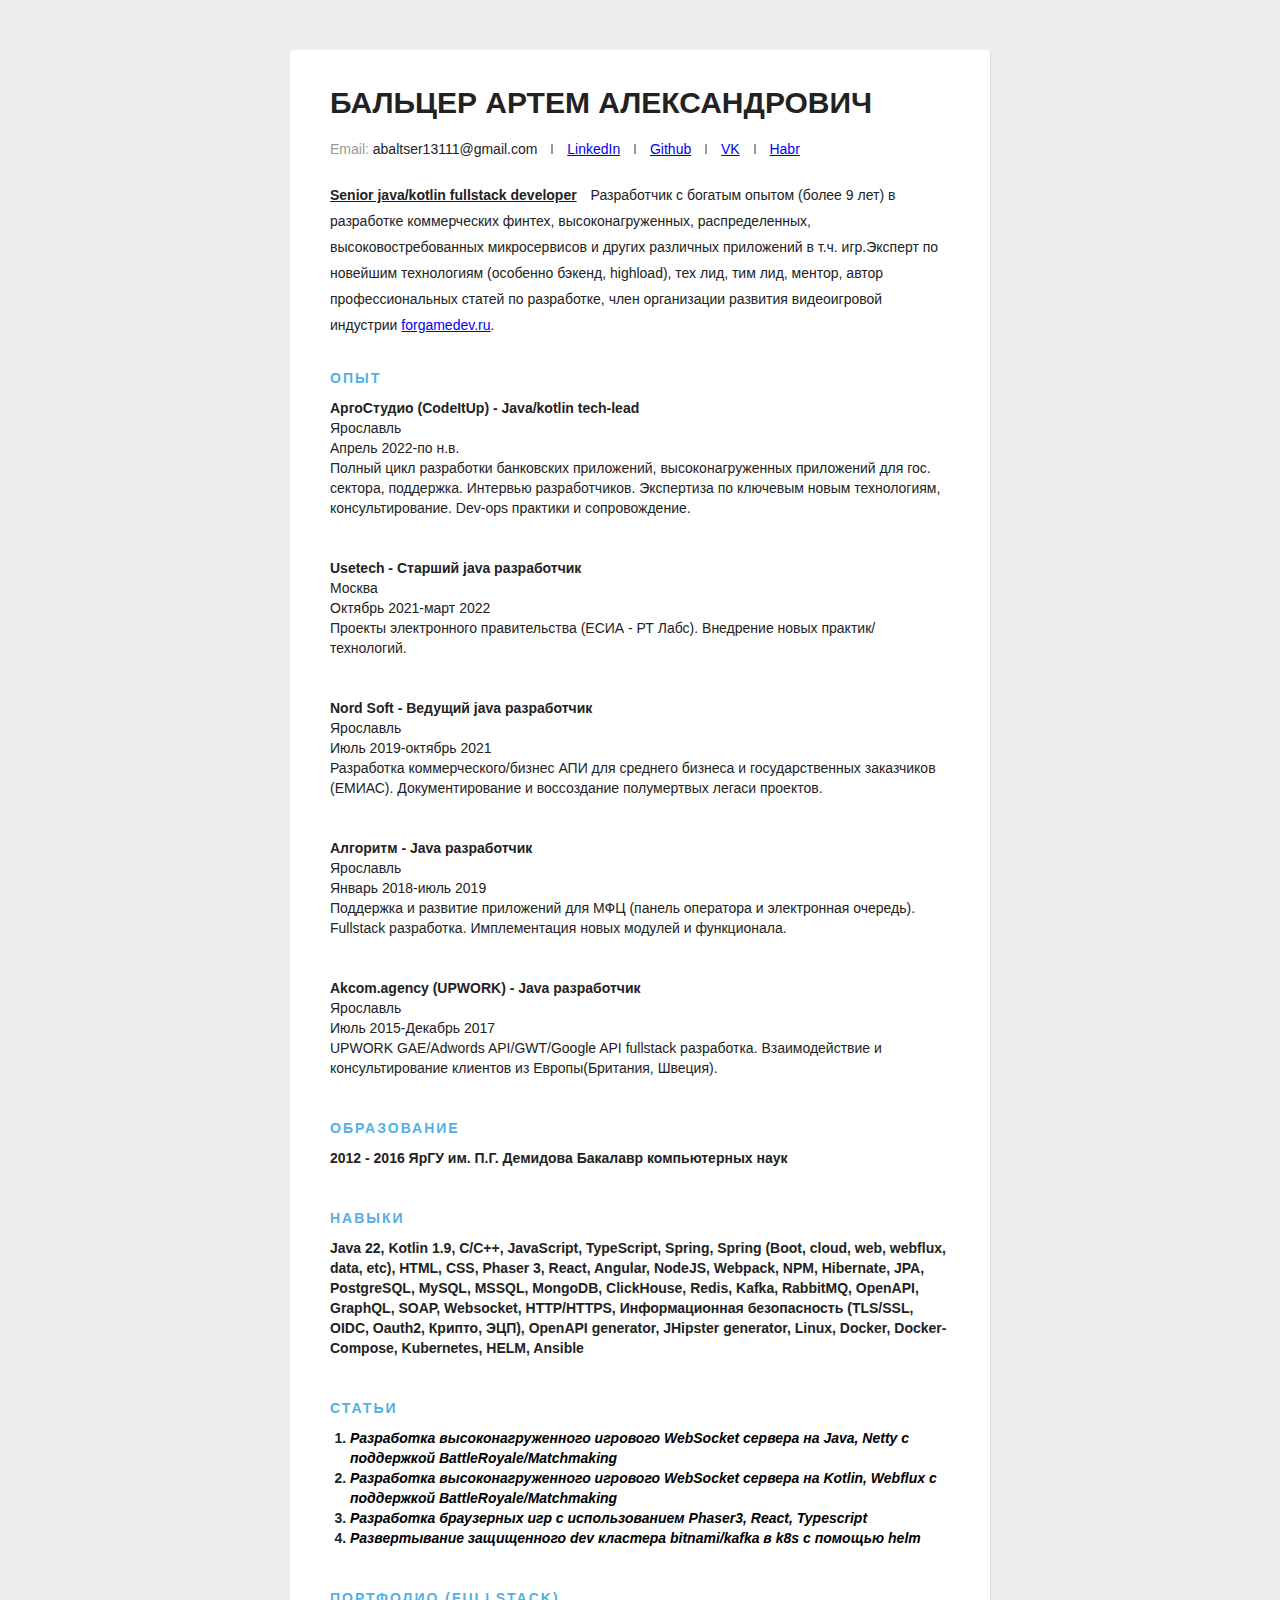
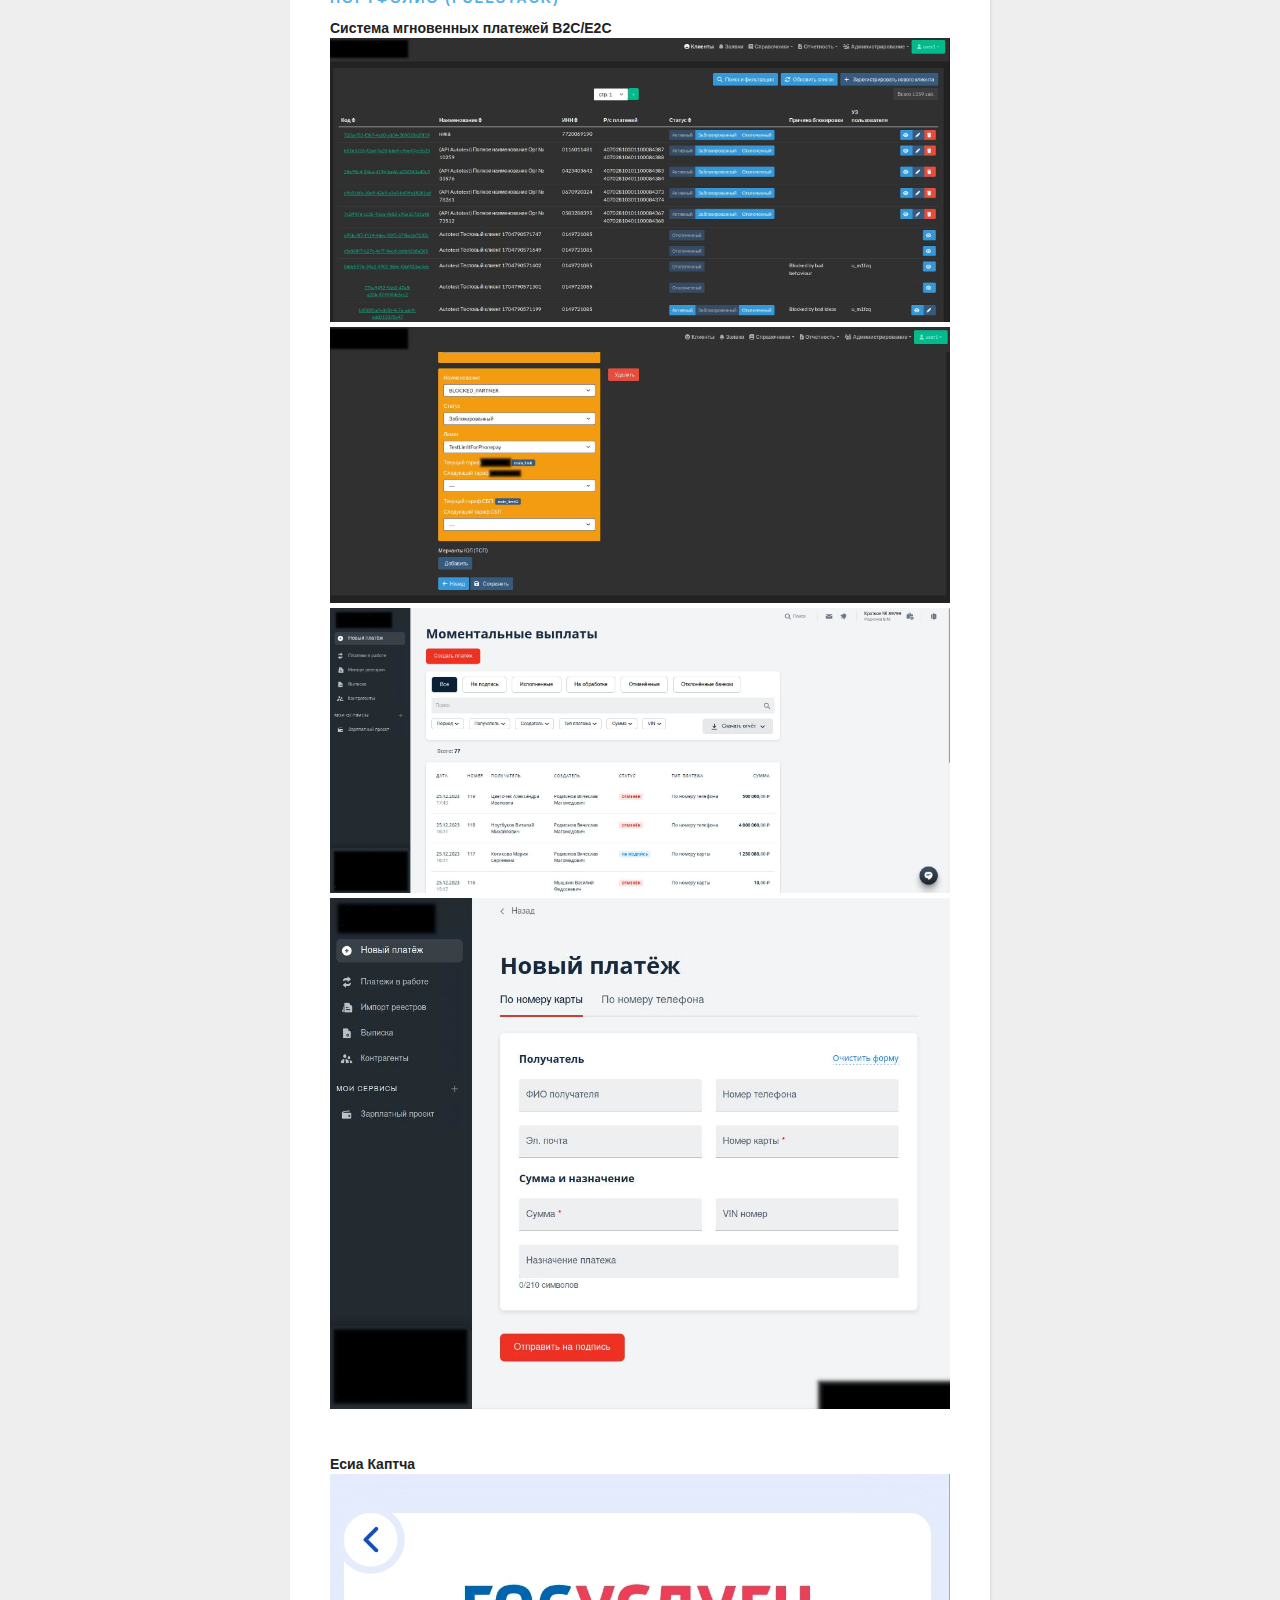
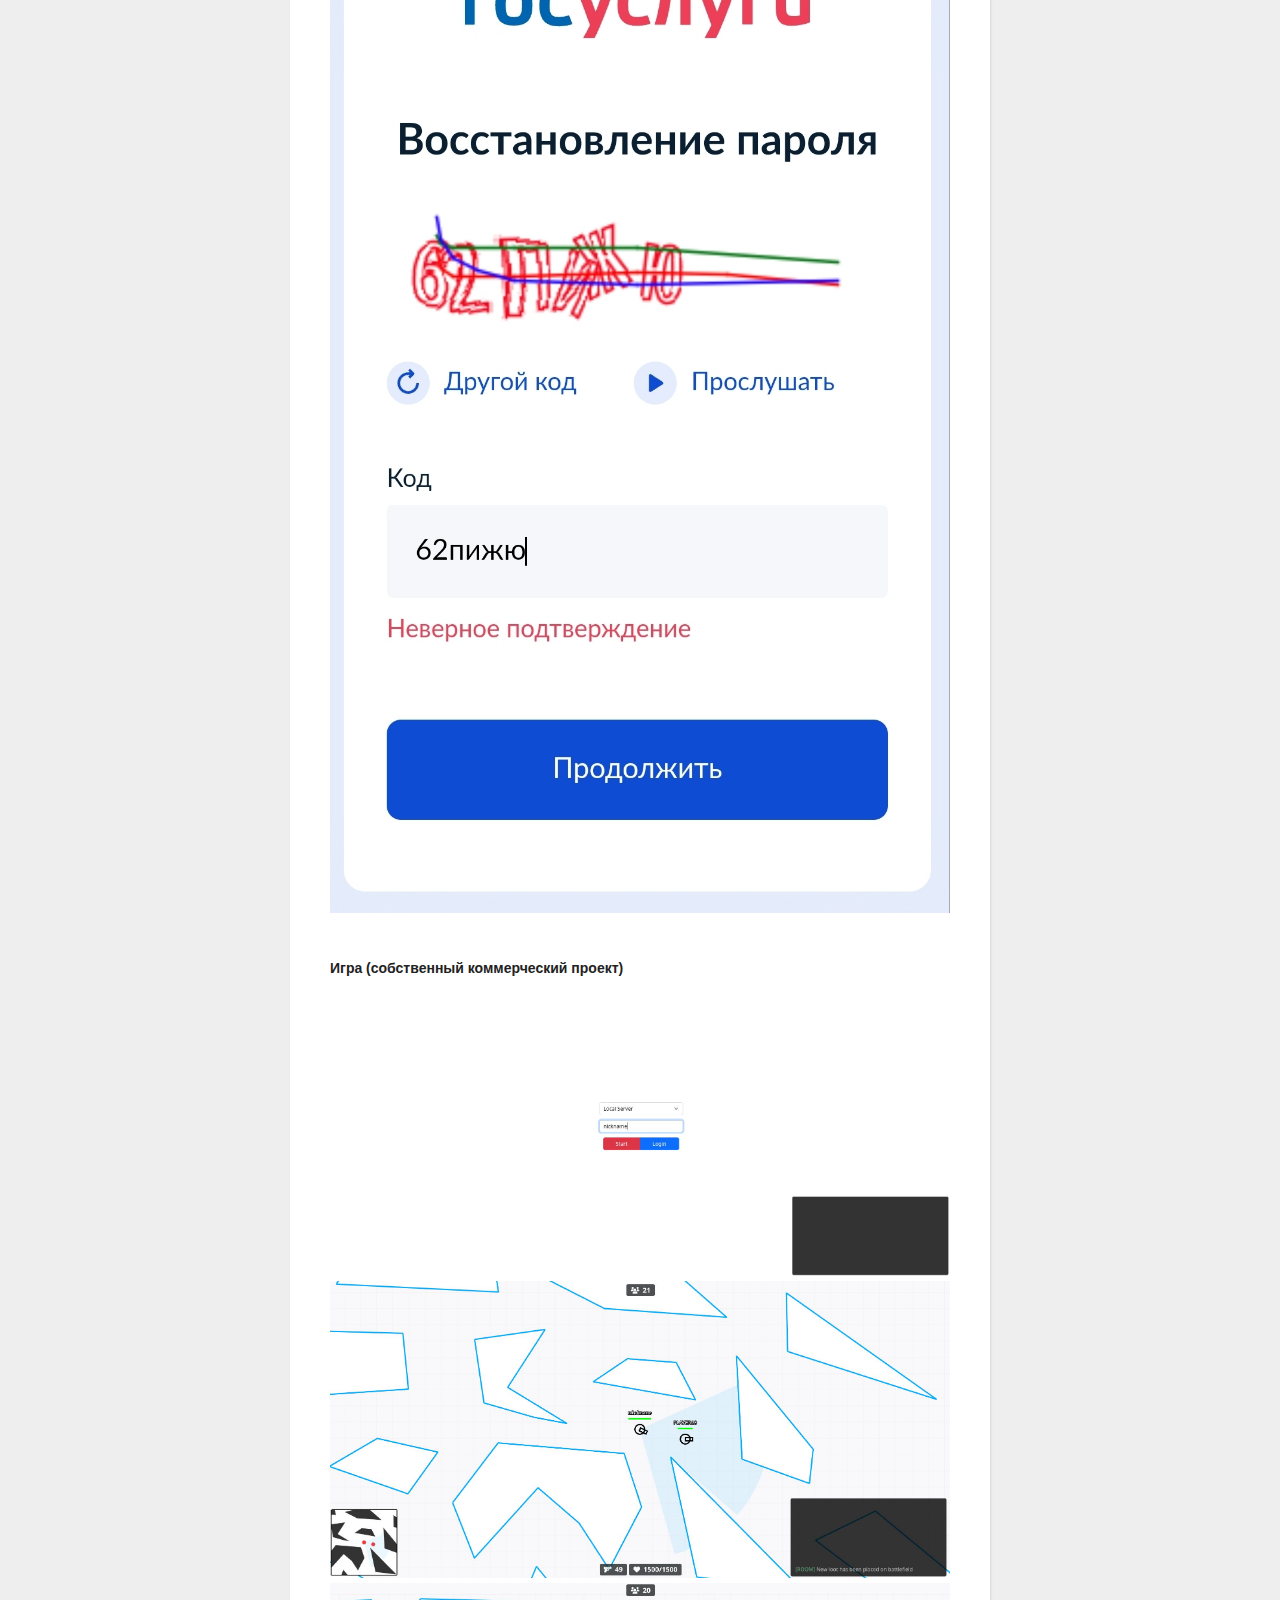
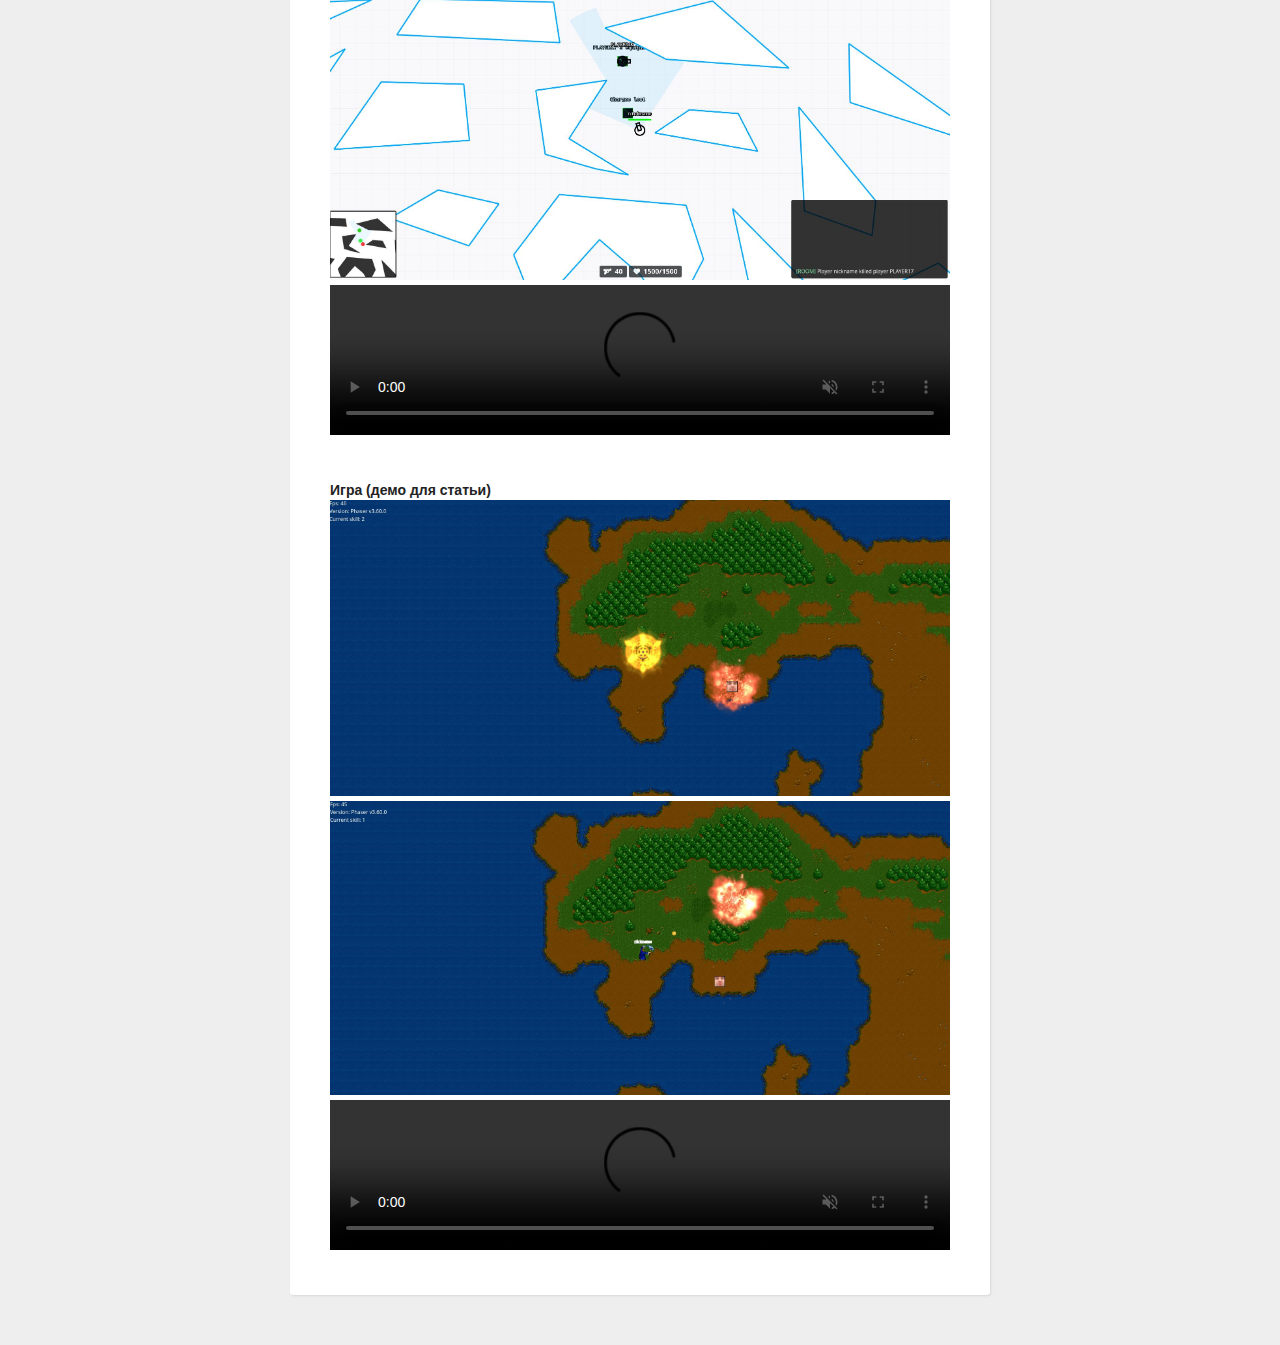
==== commit 0b872483: "Updated" ====
--- a/index.html
+++ b/index.html
@@ -49,8 +49,7 @@
                     <div class="addr">Ярославль</div>
                     <div class="duration">Апрель 2022-по н.в.</div>
                     <div class="desc">Полный цикл разработки банковских приложений, высоконагруженных приложений для
-                        гос. сектора, поддержка. Интервью разработчиков.
-                        Java tech lead. Экспертиза по ключевым новым технологиям, консультирование. Dev-ops практики
+                        гос. сектора, поддержка. Интервью разработчиков. Экспертиза по ключевым новым технологиям, консультирование. Dev-ops практики
                         и сопровождение.
                     </div>
                 </div>
@@ -58,7 +57,7 @@
                     <div class="name">Usetech - Старший java разработчик</div>
                     <div class="addr">Москва</div>
                     <div class="duration">Октябрь 2021-март 2022</div>
-                    <div class="desc">Проекты электронного правительства (ЕСИА). Внедрение новых
+                    <div class="desc">Проекты электронного правительства (ЕСИА - РТ Лабс). Внедрение новых
                         практик/технологий.
                     </div>
                 </div>
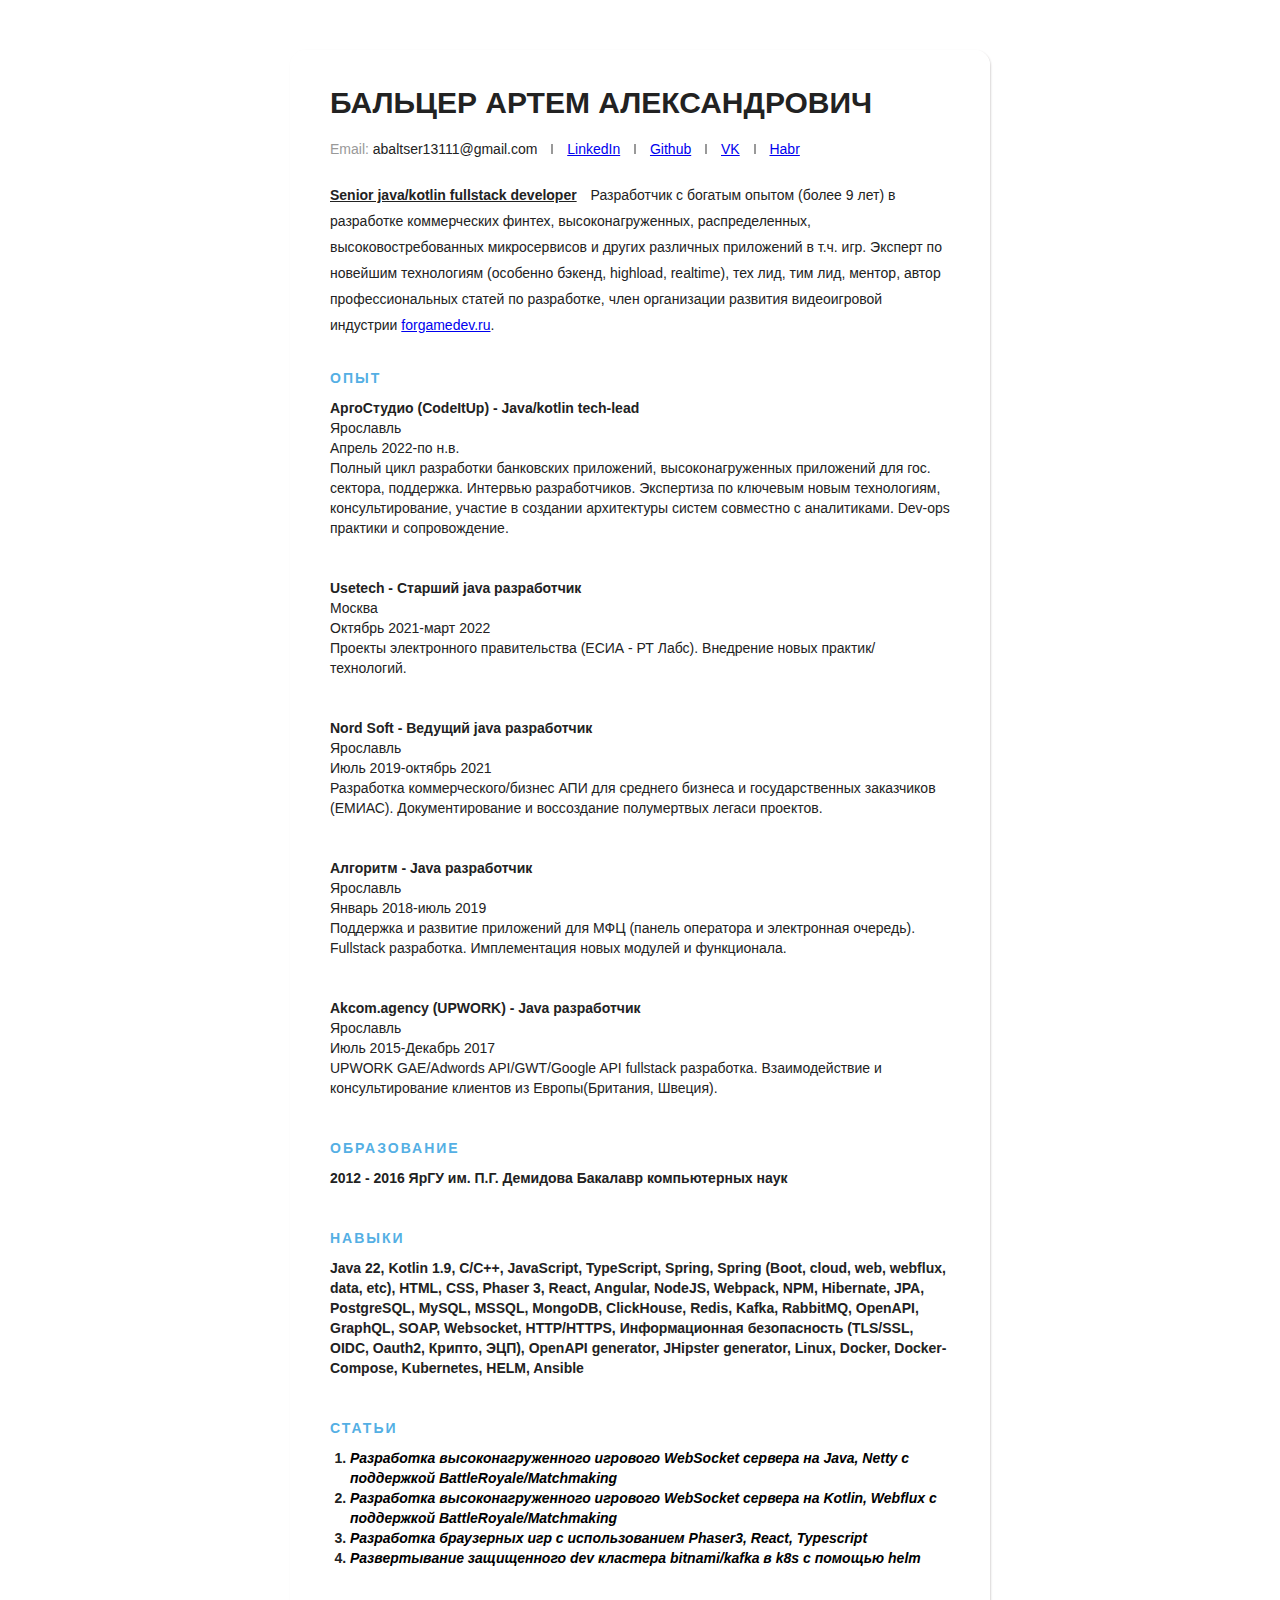
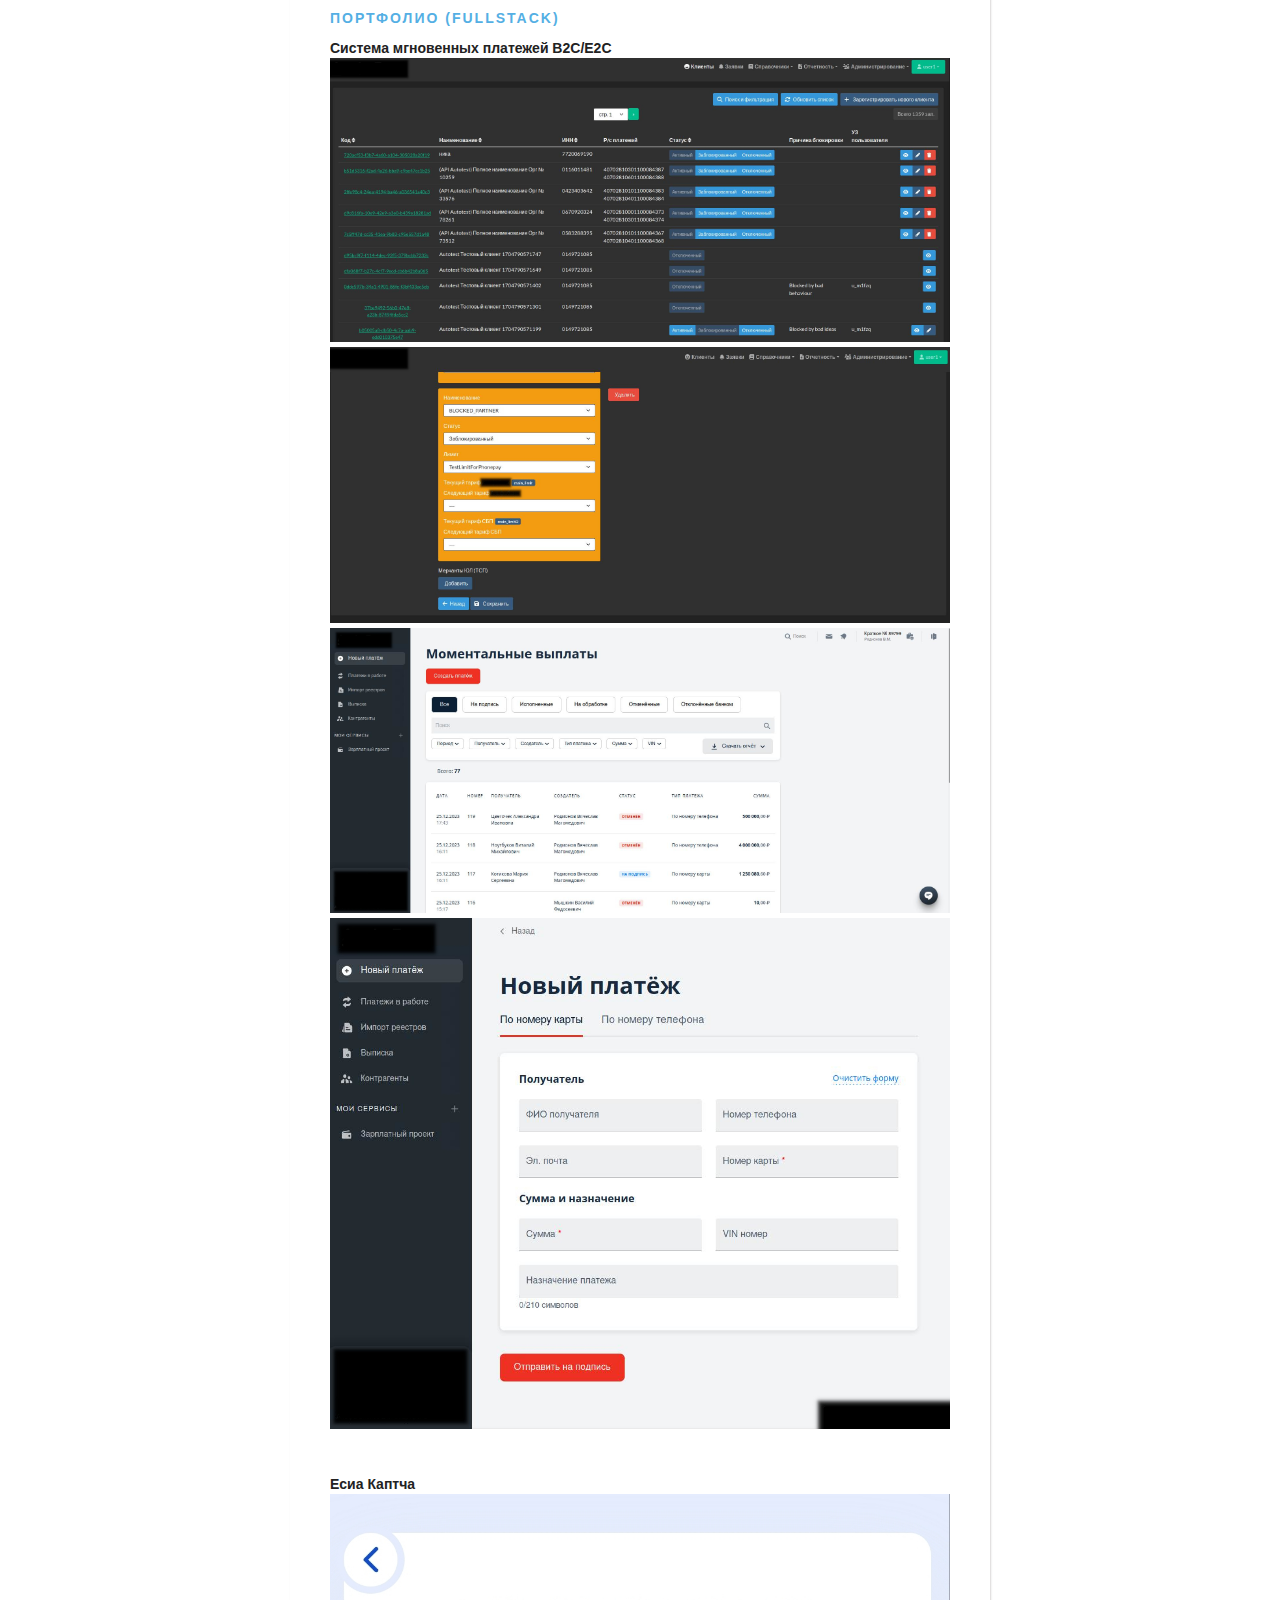
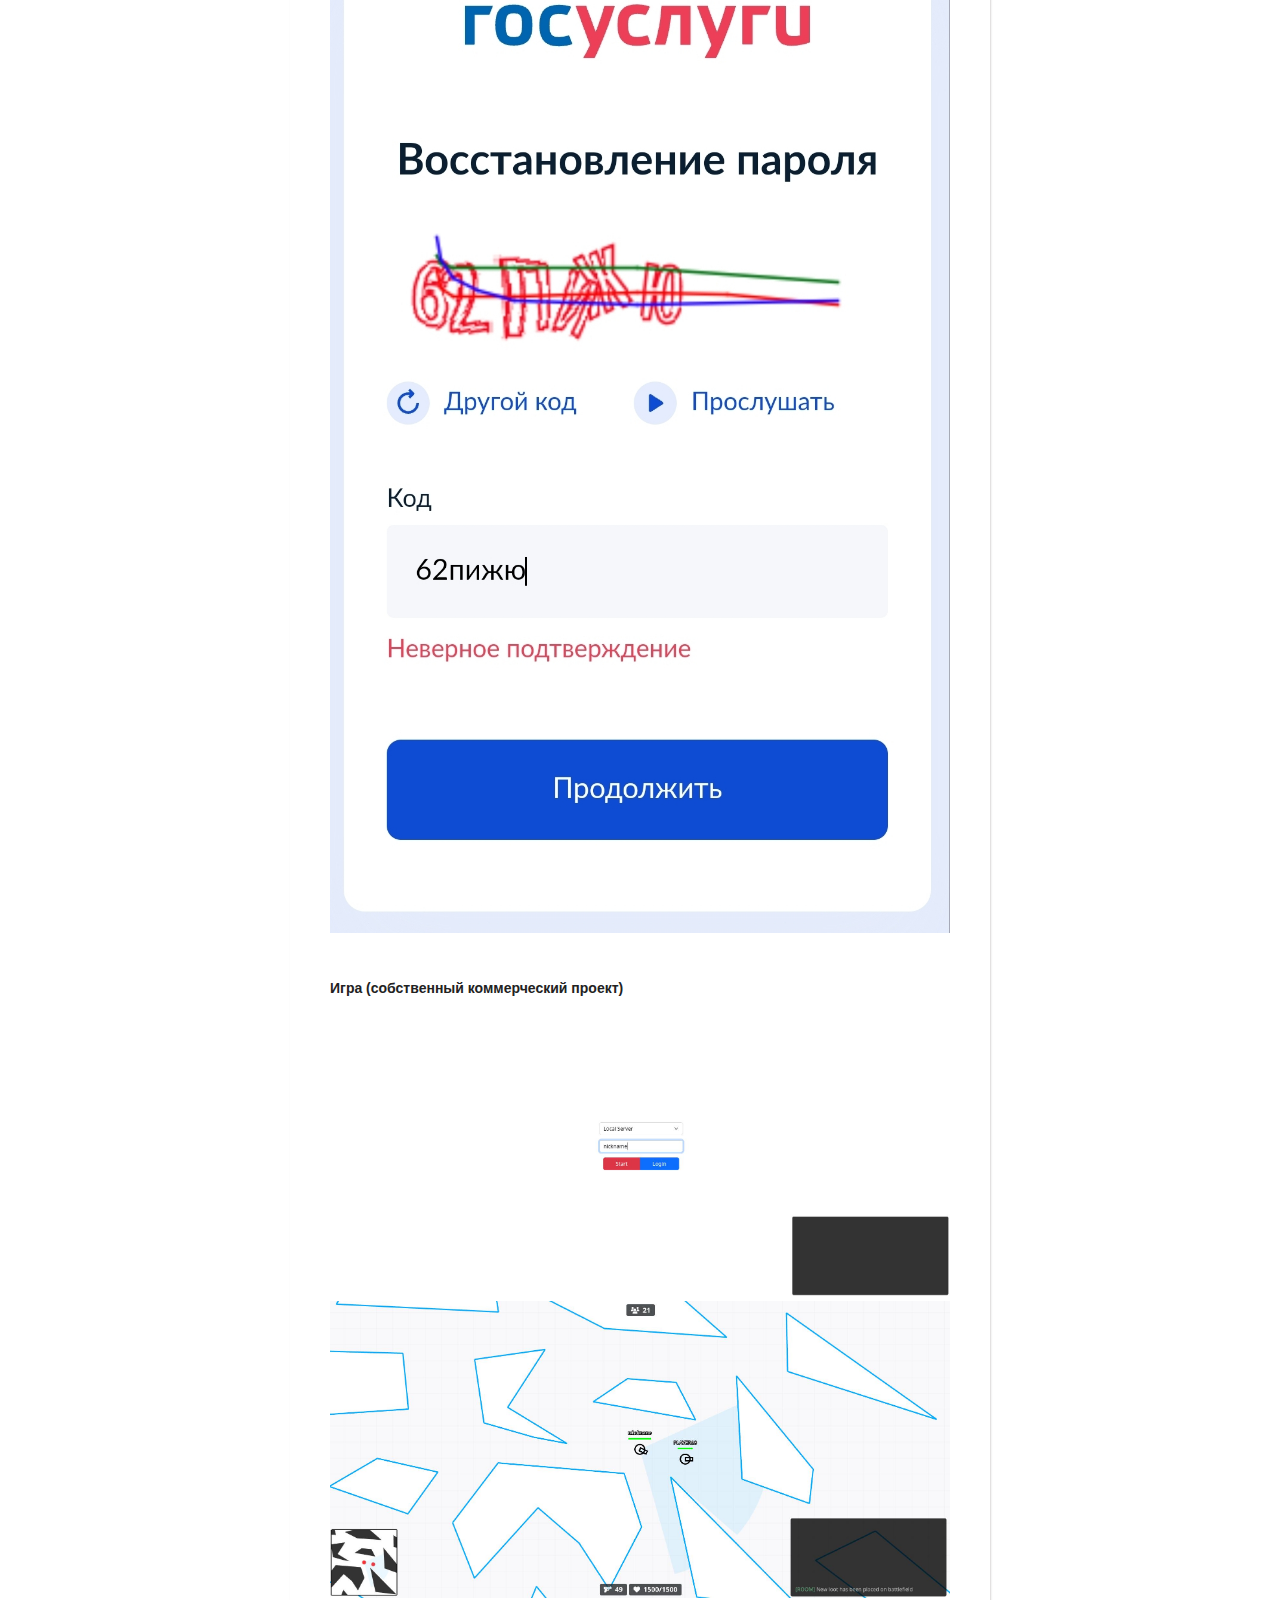
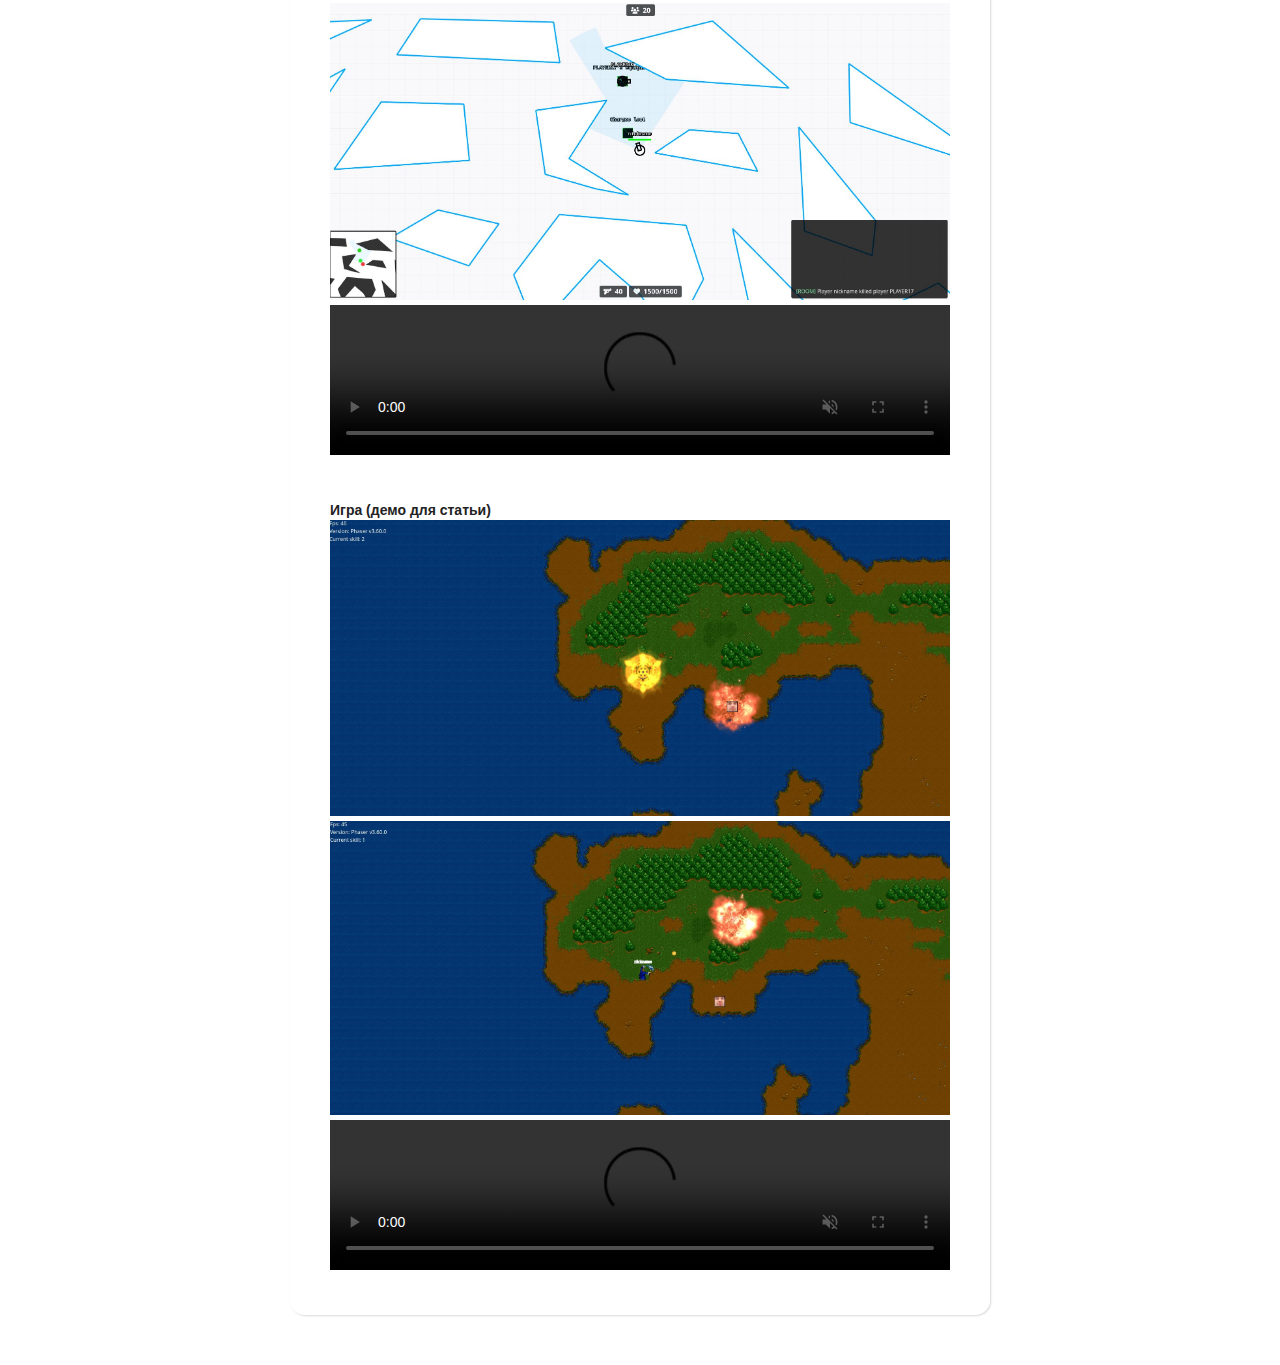
==== commit 96f214ca: "Fixed text" ====
--- a/index.html
+++ b/index.html
@@ -35,7 +35,7 @@
 
         <div class="about">
             <span class="position">Senior java/kotlin fullstack developer</span>
-            <span class="desc">Разработчик с богатым опытом (более 9 лет) в разработке коммерческих финтех, высоконагруженных, распределенных, высоковостребованных микросервисов и других различных приложений в т.ч. игр.Эксперт по новейшим технологиям (особенно бэкенд, highload), тех лид, тим лид, ментор, автор профессиональных статей по разработке, член организации развития видеоигровой индустрии <a
+            <span class="desc">Разработчик с богатым опытом (более 9 лет) в разработке коммерческих финтех, высоконагруженных, распределенных, высоковостребованных микросервисов и других различных приложений в т.ч. игр. Эксперт по новейшим технологиям (особенно бэкенд, highload, realtime), тех лид, тим лид, ментор, автор профессиональных статей по разработке, член организации развития видеоигровой индустрии <a
                     href="https://forgamedev.ru">forgamedev.ru</a>.
       </span>
         </div>
@@ -49,7 +49,7 @@
                     <div class="addr">Ярославль</div>
                     <div class="duration">Апрель 2022-по н.в.</div>
                     <div class="desc">Полный цикл разработки банковских приложений, высоконагруженных приложений для
-                        гос. сектора, поддержка. Интервью разработчиков. Экспертиза по ключевым новым технологиям, консультирование. Dev-ops практики
+                        гос. сектора, поддержка. Интервью разработчиков. Экспертиза по ключевым новым технологиям, консультирование, участие в создании архитектуры систем совместно с аналитиками. Dev-ops практики
                         и сопровождение.
                     </div>
                 </div>
--- a/assets/css/style.css
+++ b/assets/css/style.css
@@ -17,16 +17,17 @@
     font-size: 14px;
     line-height: 26px;
     padding-bottom: 50px;
+    background: url("background.png") 100% 100% fixed;
+    background-size: cover;
 }
 
 .container {
     max-width: 700px;
-    background: #fff;
-    margin: 0px auto 0px;
+    background: rgba(255,255,255,0.9);
     box-shadow: 1px 1px 2px #DAD7D7;
-    border-radius: 3px;
+    border-radius: 15px;
     padding: 40px;
-    margin-top: 50px;
+    margin: 50px auto 0;
 }
 
 .header {
@@ -158,4 +159,5 @@
 
 img{
     width:100%;
-}
+    opacity: 1.0;
+}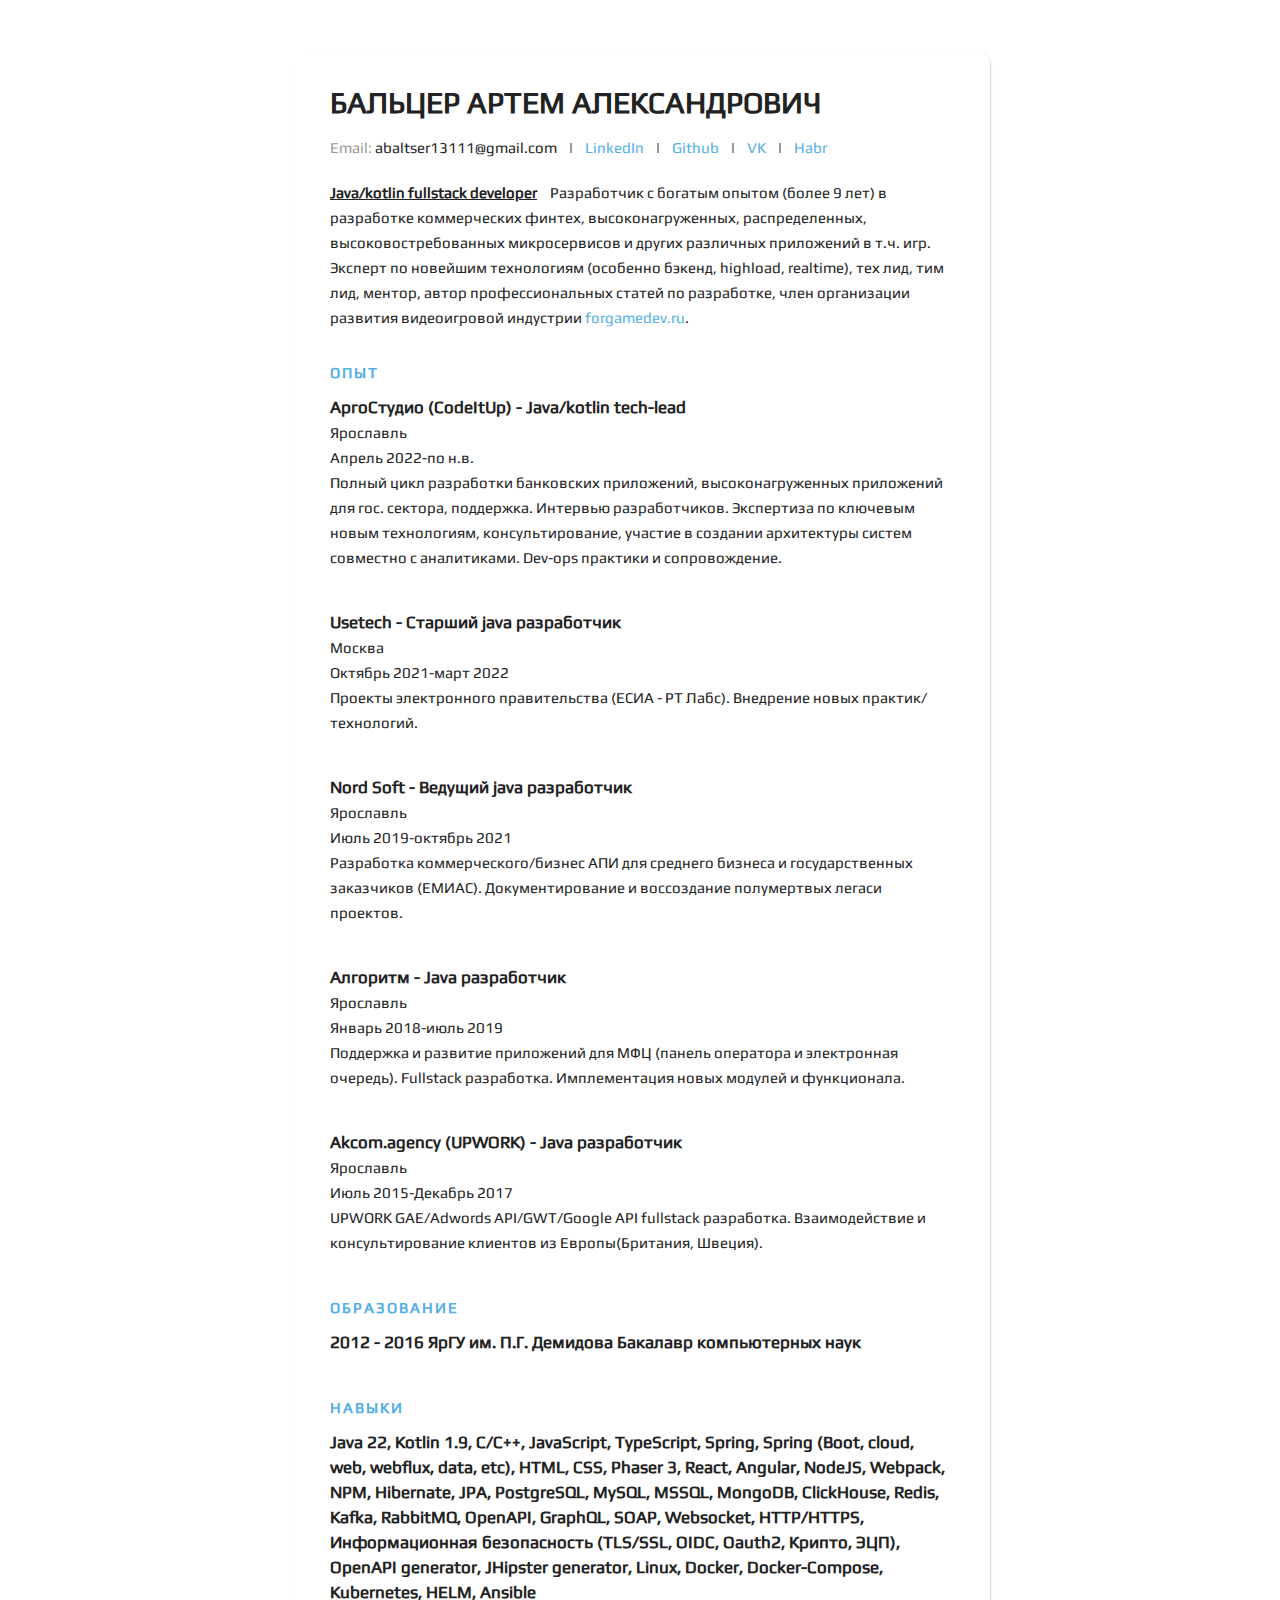
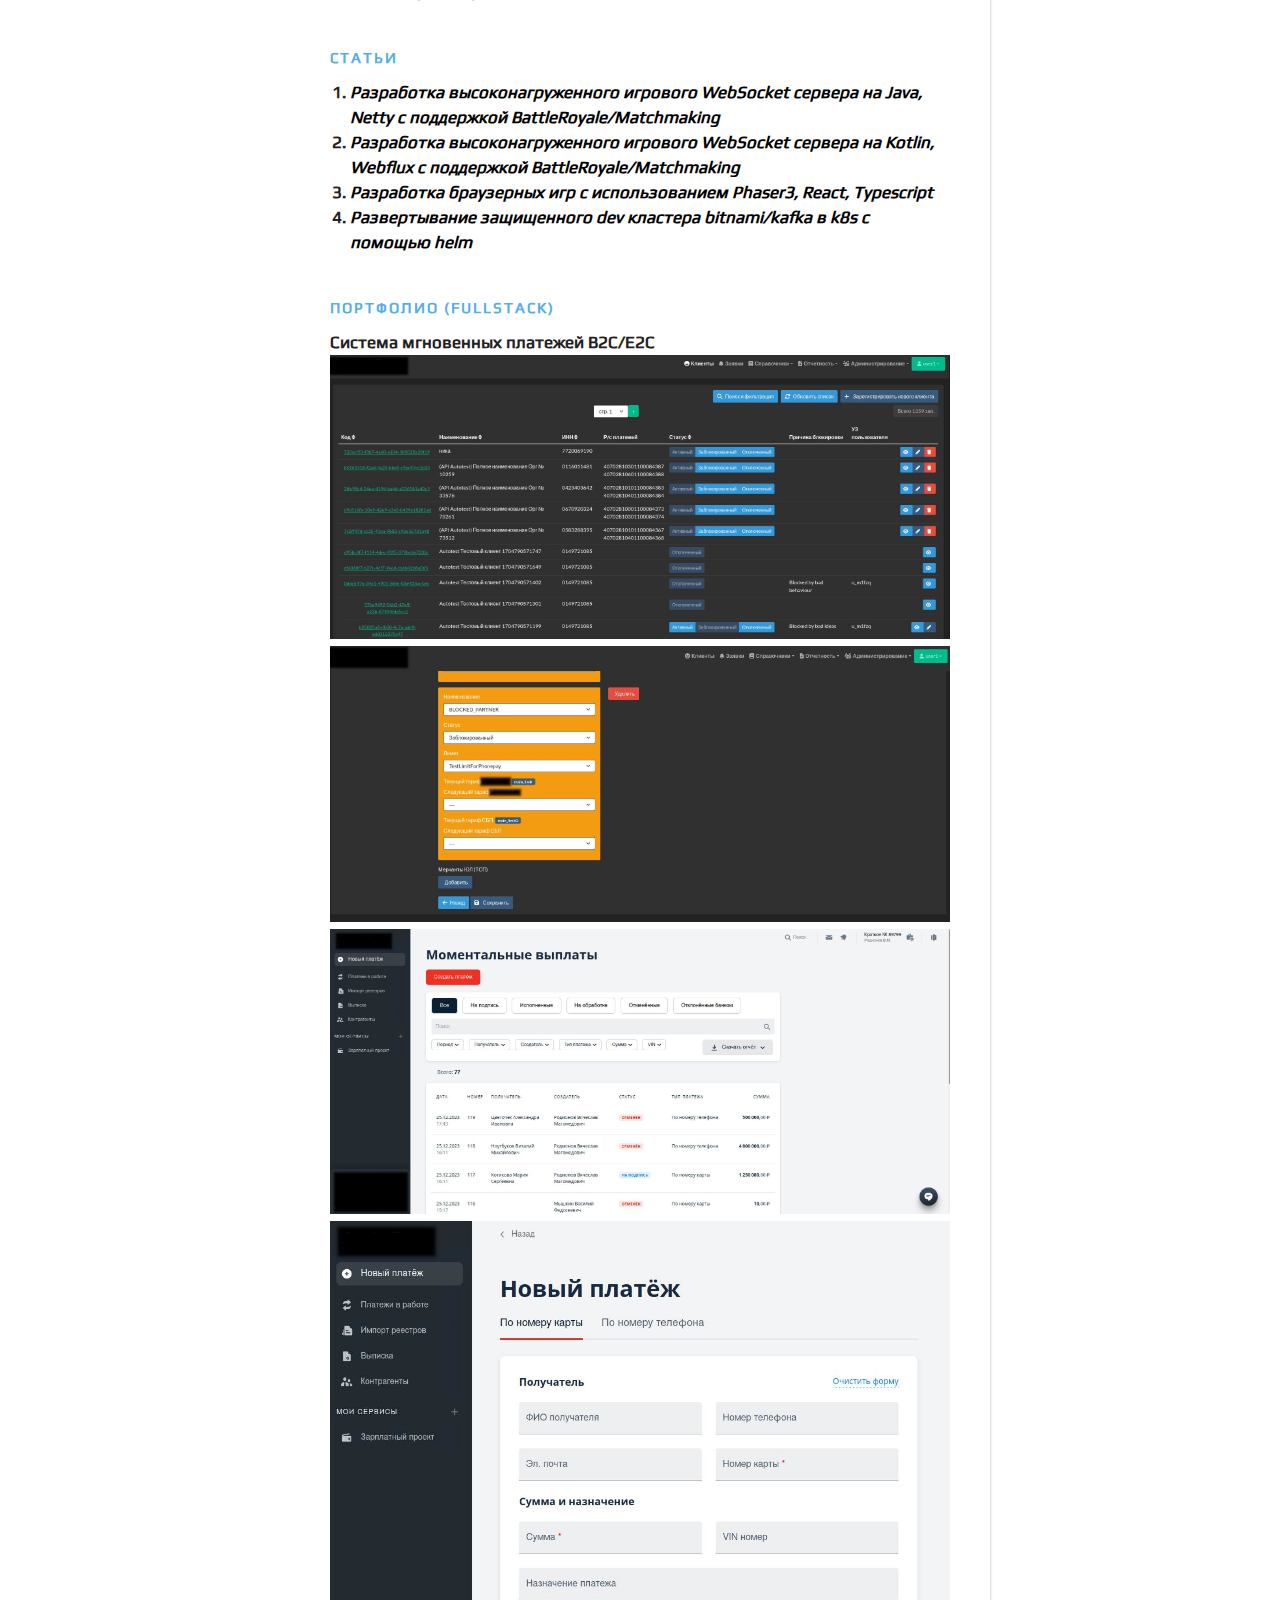
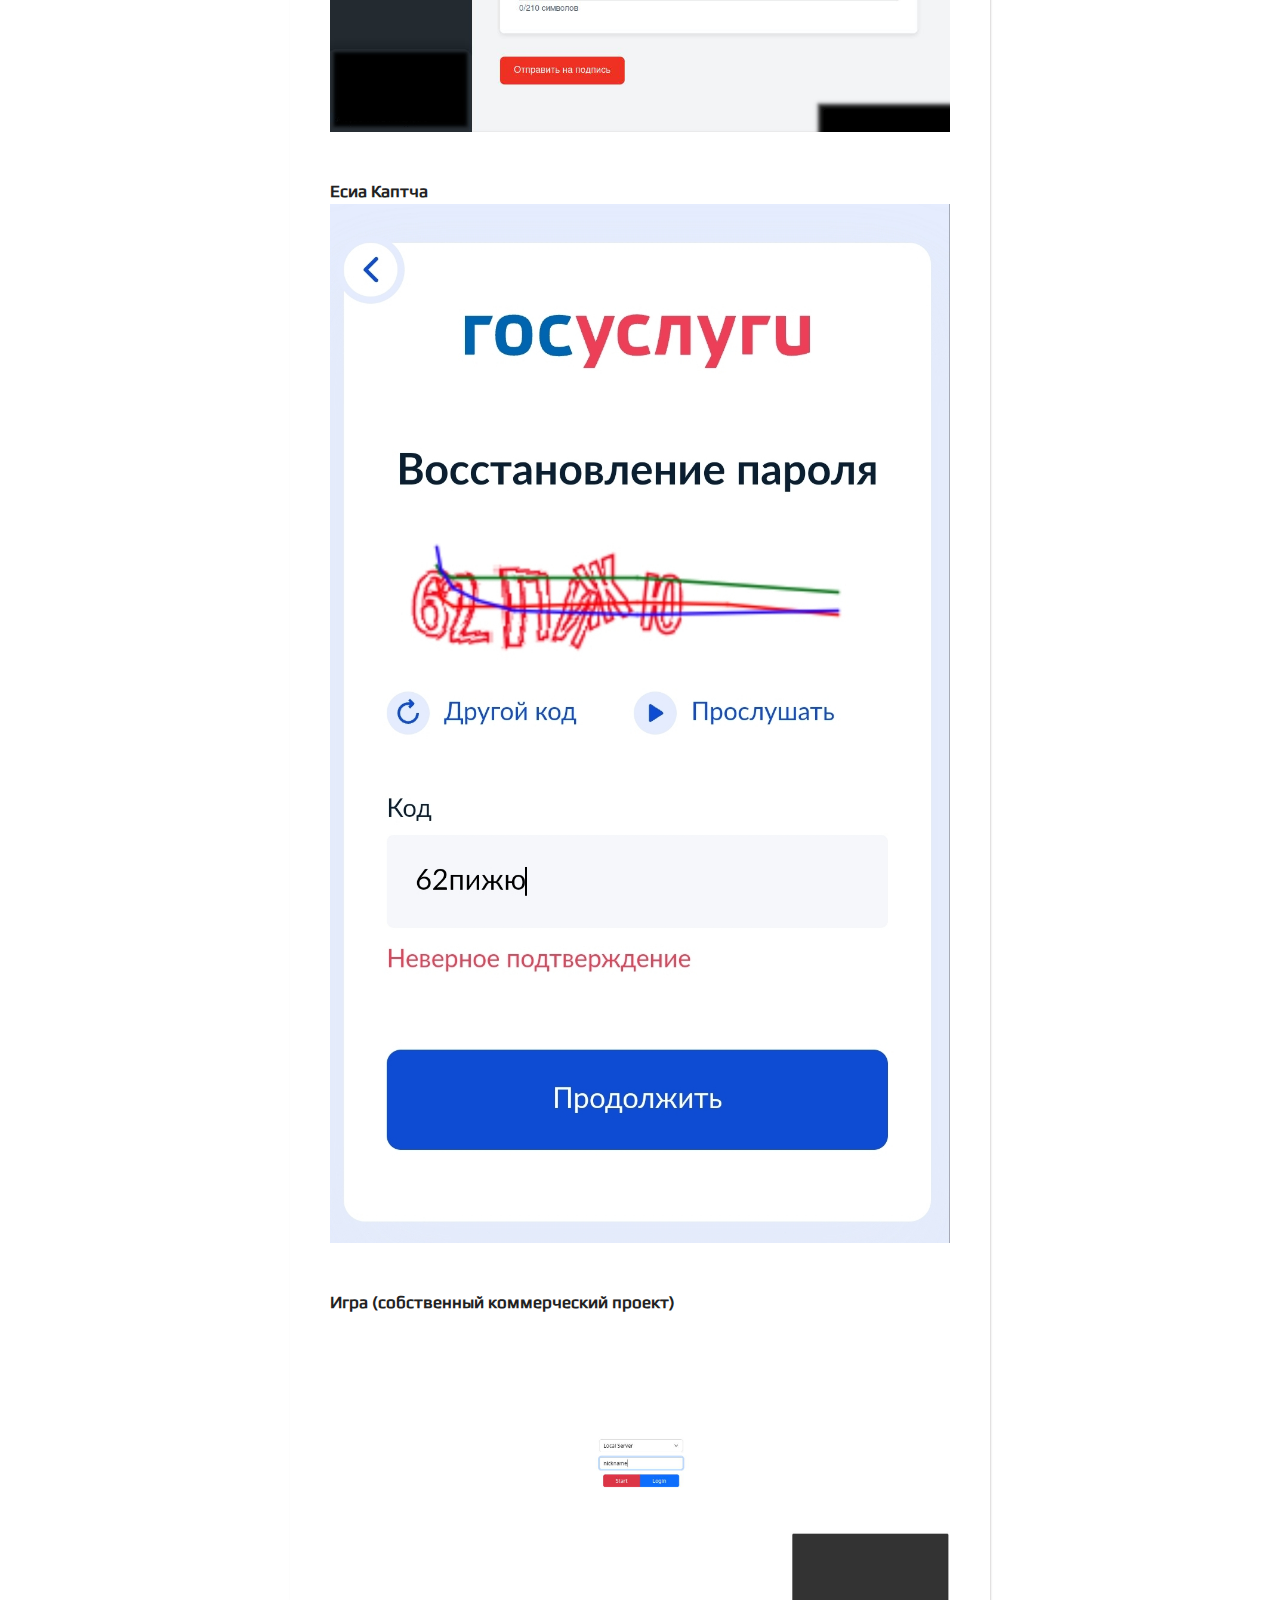
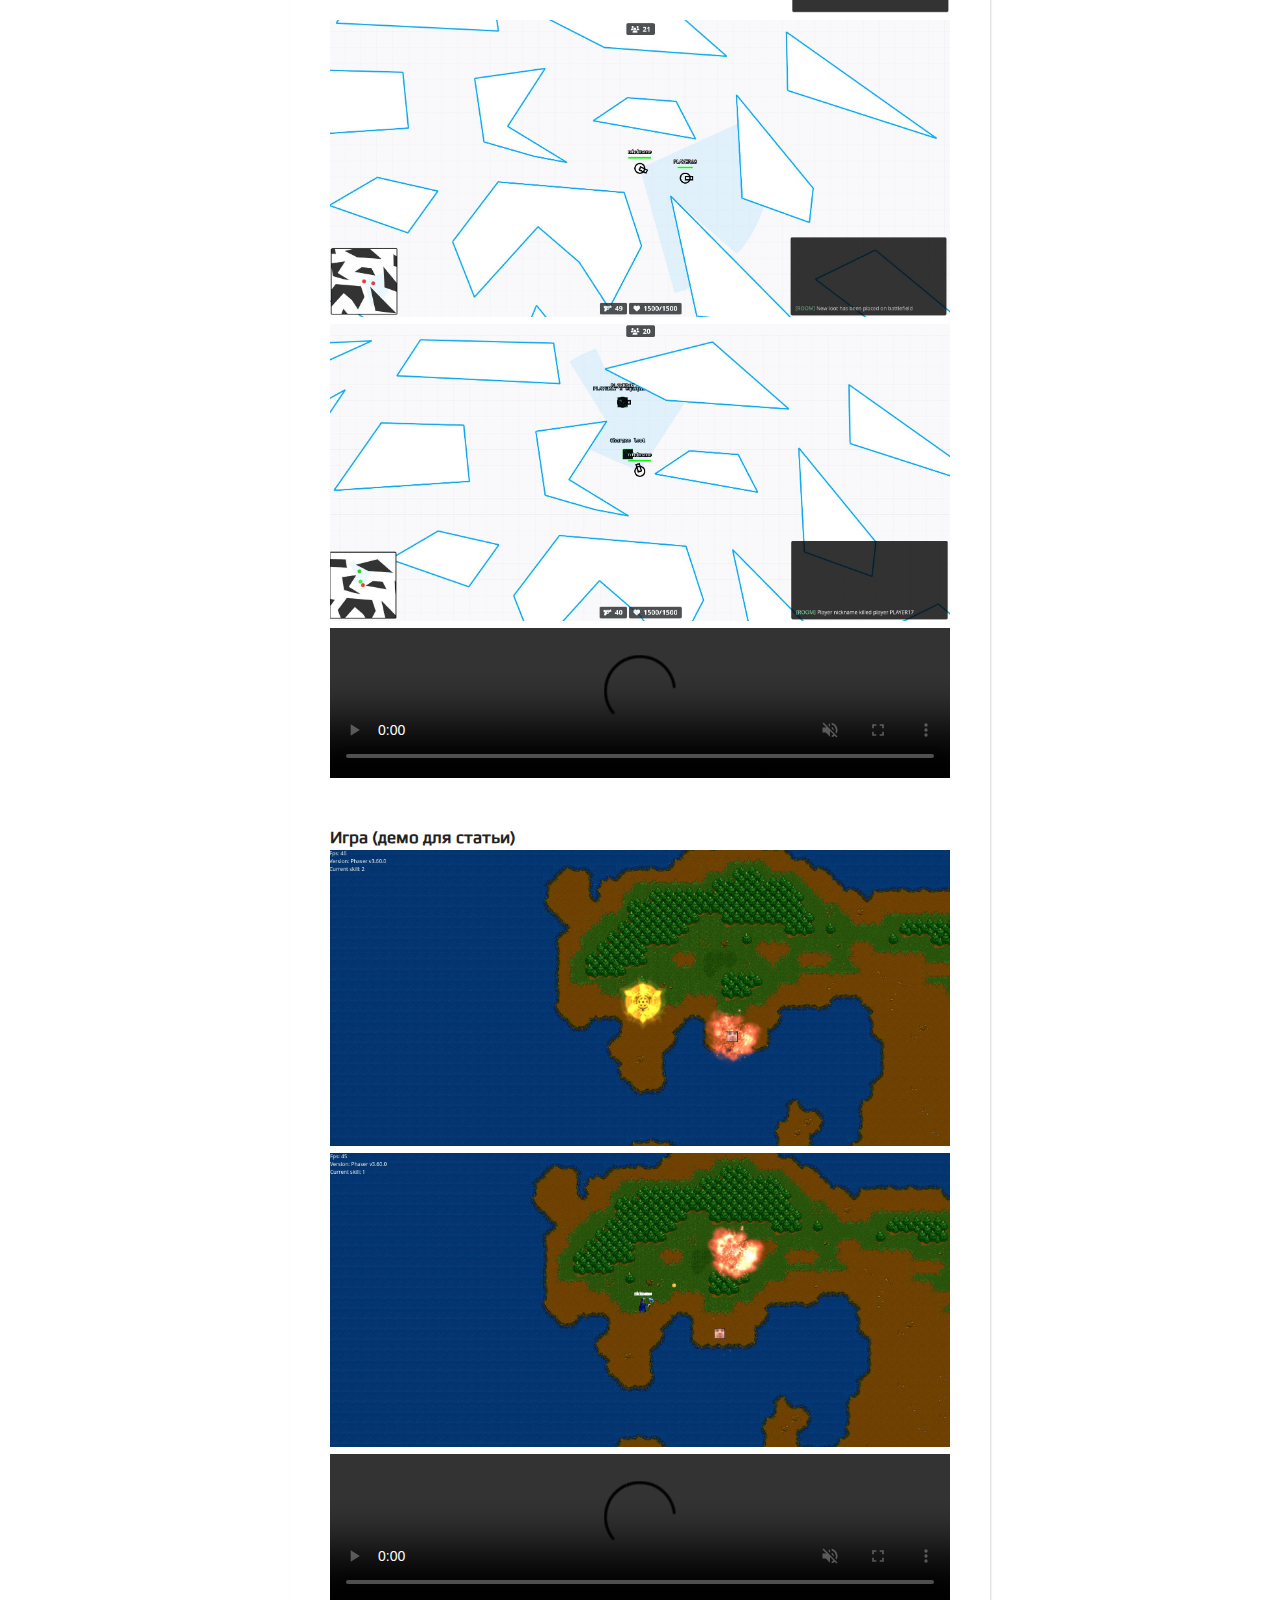
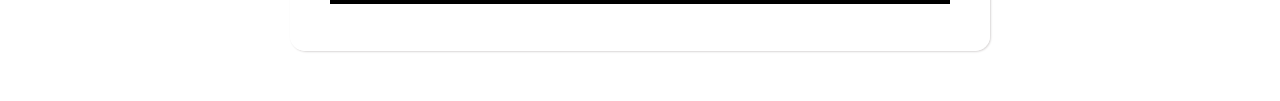
==== commit 69b313ef: "Updated" ====
--- a/index.html
+++ b/index.html
@@ -34,7 +34,7 @@
         </div>
 
         <div class="about">
-            <span class="position">Senior java/kotlin fullstack developer</span>
+            <span class="position">Java/kotlin fullstack developer</span>
             <span class="desc">Разработчик с богатым опытом (более 9 лет) в разработке коммерческих финтех, высоконагруженных, распределенных, высоковостребованных микросервисов и других различных приложений в т.ч. игр. Эксперт по новейшим технологиям (особенно бэкенд, highload, realtime), тех лид, тим лид, ментор, автор профессиональных статей по разработке, член организации развития видеоигровой индустрии <a
                     href="https://forgamedev.ru">forgamedev.ru</a>.
       </span>
--- a/assets/css/style.css
+++ b/assets/css/style.css
@@ -1,3 +1,8 @@
+@font-face {
+    font-family: Play;
+    src: url('Play-Regular.ttf')  format('truetype');
+}
+
 * {
     margin: 0;
     padding: 0;
@@ -11,19 +16,30 @@
 body {
     min-height: 100%;
     background: #eee;
-    font-family: 'Lato', sans-serif;
+    font-family: 'Play', 'sans-serif';
     font-weight: 400;
     color: #222;
-    font-size: 14px;
-    line-height: 26px;
+    font-size: 15px;
+    line-height: 25px;
     padding-bottom: 50px;
-    background: url("background.png") 100% 100% fixed;
-    background-size: cover;
+    background: url("background.png") 100% 100% / cover fixed;
+    -webkit-background-size: cover;
+    -moz-background-size: cover;
+    -o-background-size: cover;
+}
+
+a {
+    text-decoration: none;
+    color: #54AFE4;
+}
+
+a:visited {
+    color: #54AFE4;
 }
 
 .container {
     max-width: 700px;
-    background: rgba(255,255,255,0.9);
+    background: rgba(255, 255, 255, 0.9);
     box-shadow: 1px 1px 2px #DAD7D7;
     border-radius: 15px;
     padding: 40px;
@@ -41,14 +57,6 @@
     font-weight: 700;
 }
 
-.header .first-name {
-    /*font-weight: 700;*/
-}
-
-.header .last-name {
-   /* font-weight: 300;*/
-}
-
 .header .contact-info {
     margin-bottom: 20px;
 }
@@ -63,7 +71,7 @@
     height: 10px;
     display: inline-block;
     border-left: 2px solid #999;
-    margin: 0px 10px;
+    margin: 0 10px;
 }
 
 .header .position {
@@ -73,9 +81,8 @@
     text-decoration: underline;
 }
 
-
 .details {
-    line-height: 20px;
+    line-height: 25px;
 }
 
 .details .section {
@@ -83,7 +90,7 @@
 }
 
 .details .section:last-of-type {
-    margin-bottom: 0px;
+    margin-bottom: 0;
 }
 
 .details .section__title {
@@ -119,6 +126,7 @@
 
 .details .name {
     font-weight: bold;
+    font-size: 17px;
 }
 
 .details a {
@@ -130,10 +138,6 @@
 .details a:hover {
     text-decoration: underline;
     color: #000;
-}
-
-.details .skills {
-
 }
 
 .details .skills__item {
@@ -157,7 +161,7 @@
     background: #79A9CE;
 }
 
-img{
-    width:100%;
+img {
+    width: 100%;
     opacity: 1.0;
 }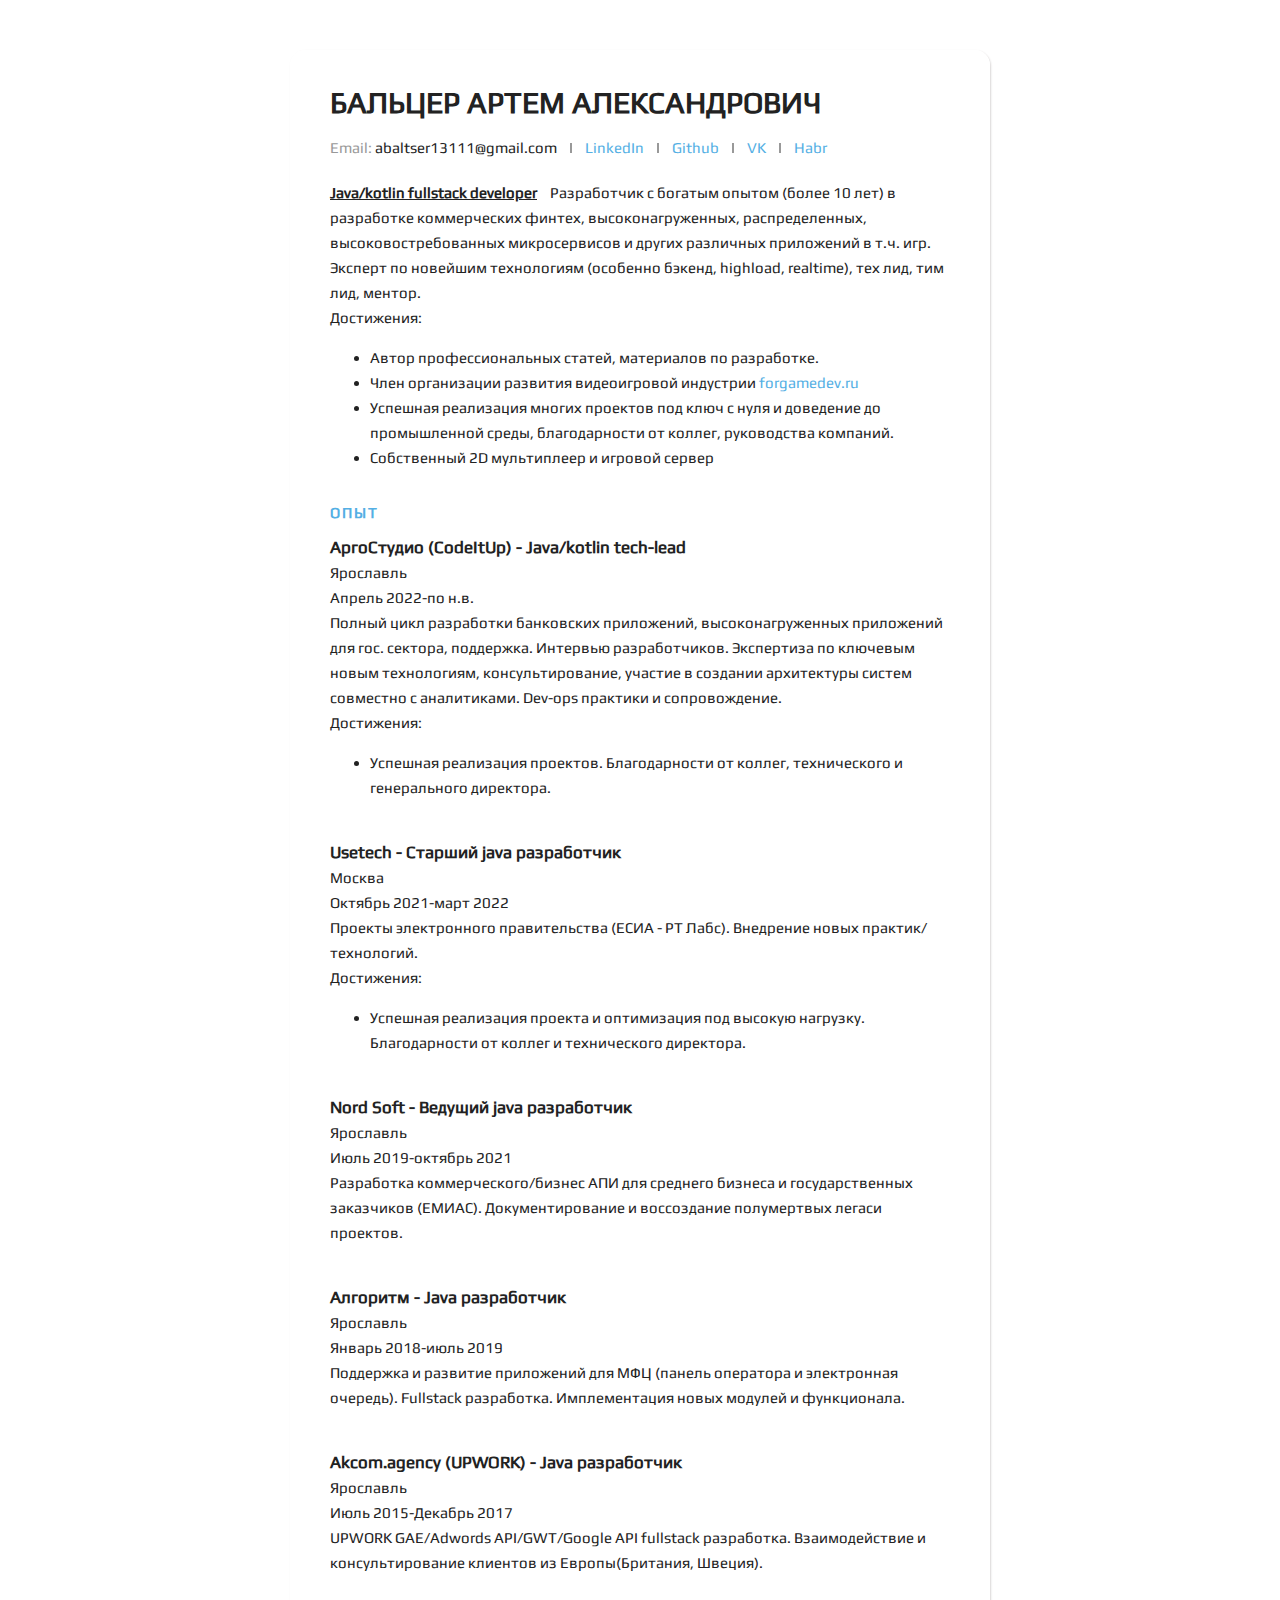
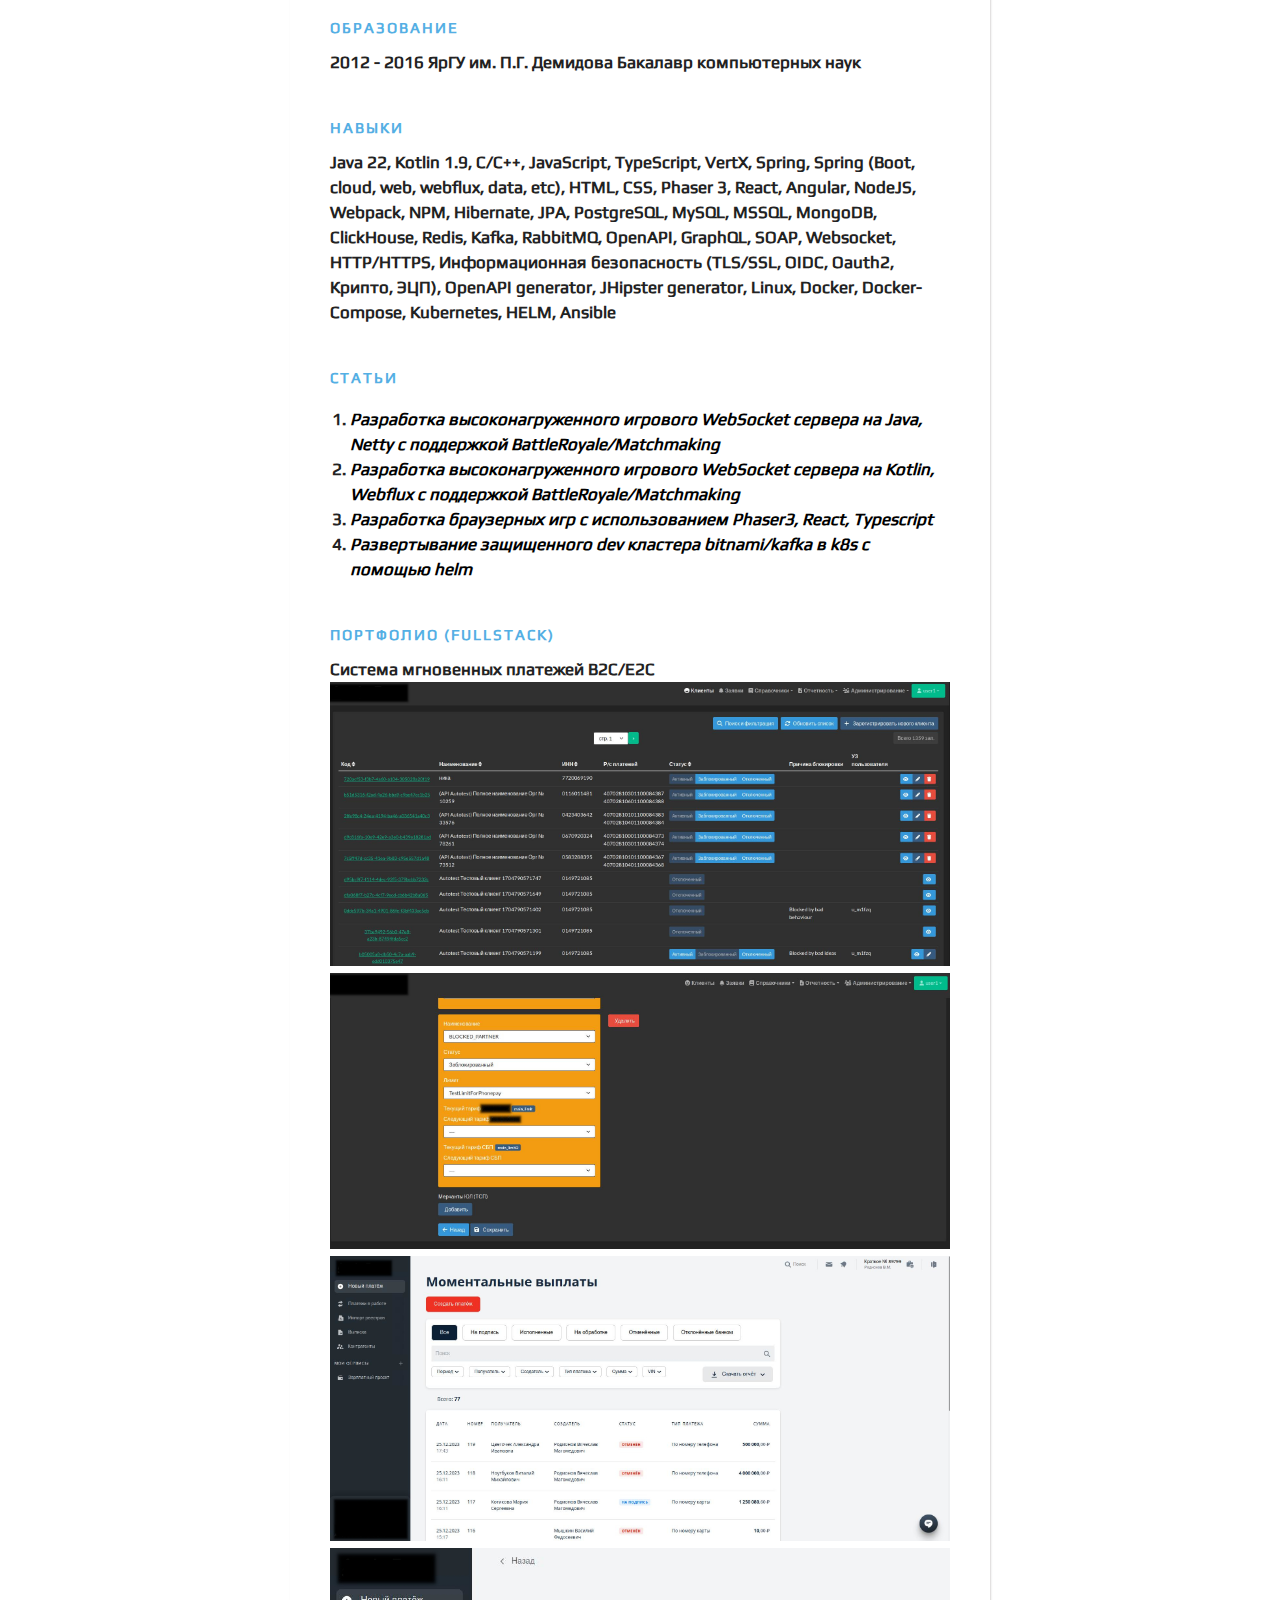
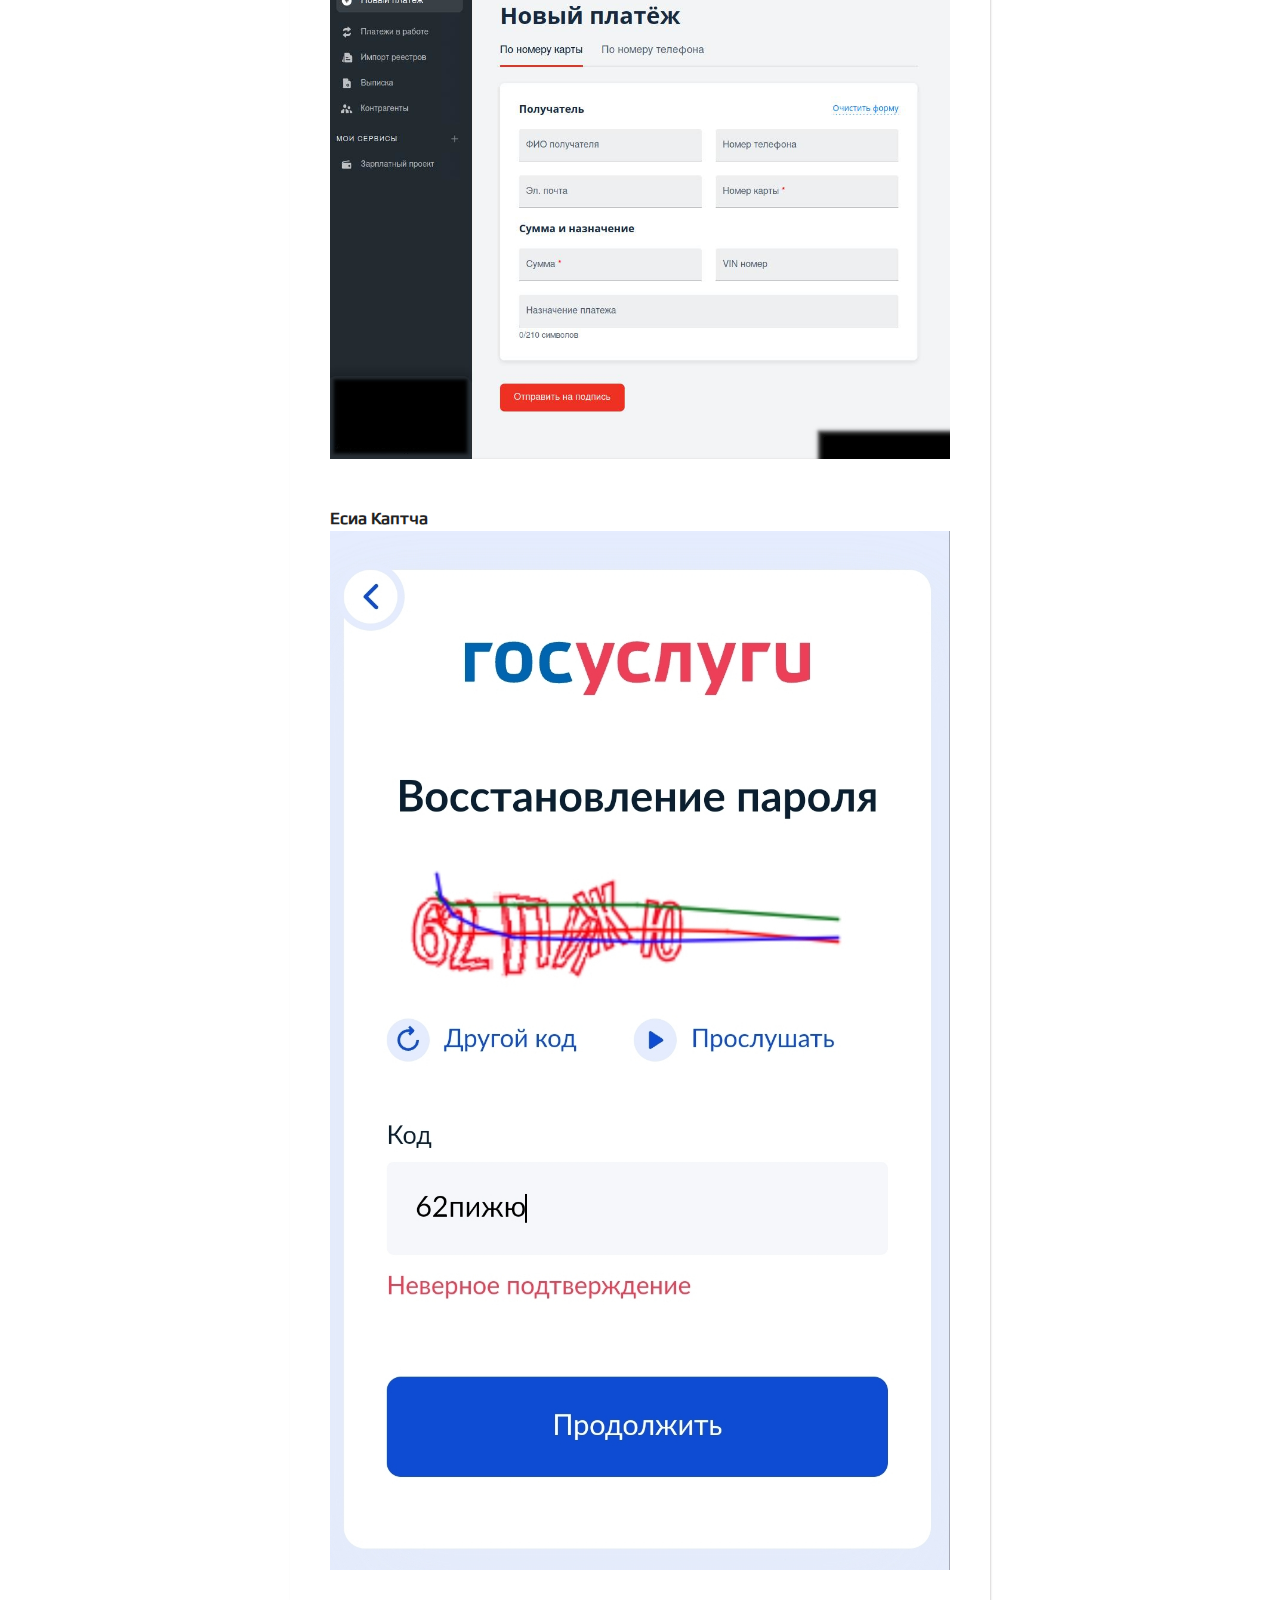
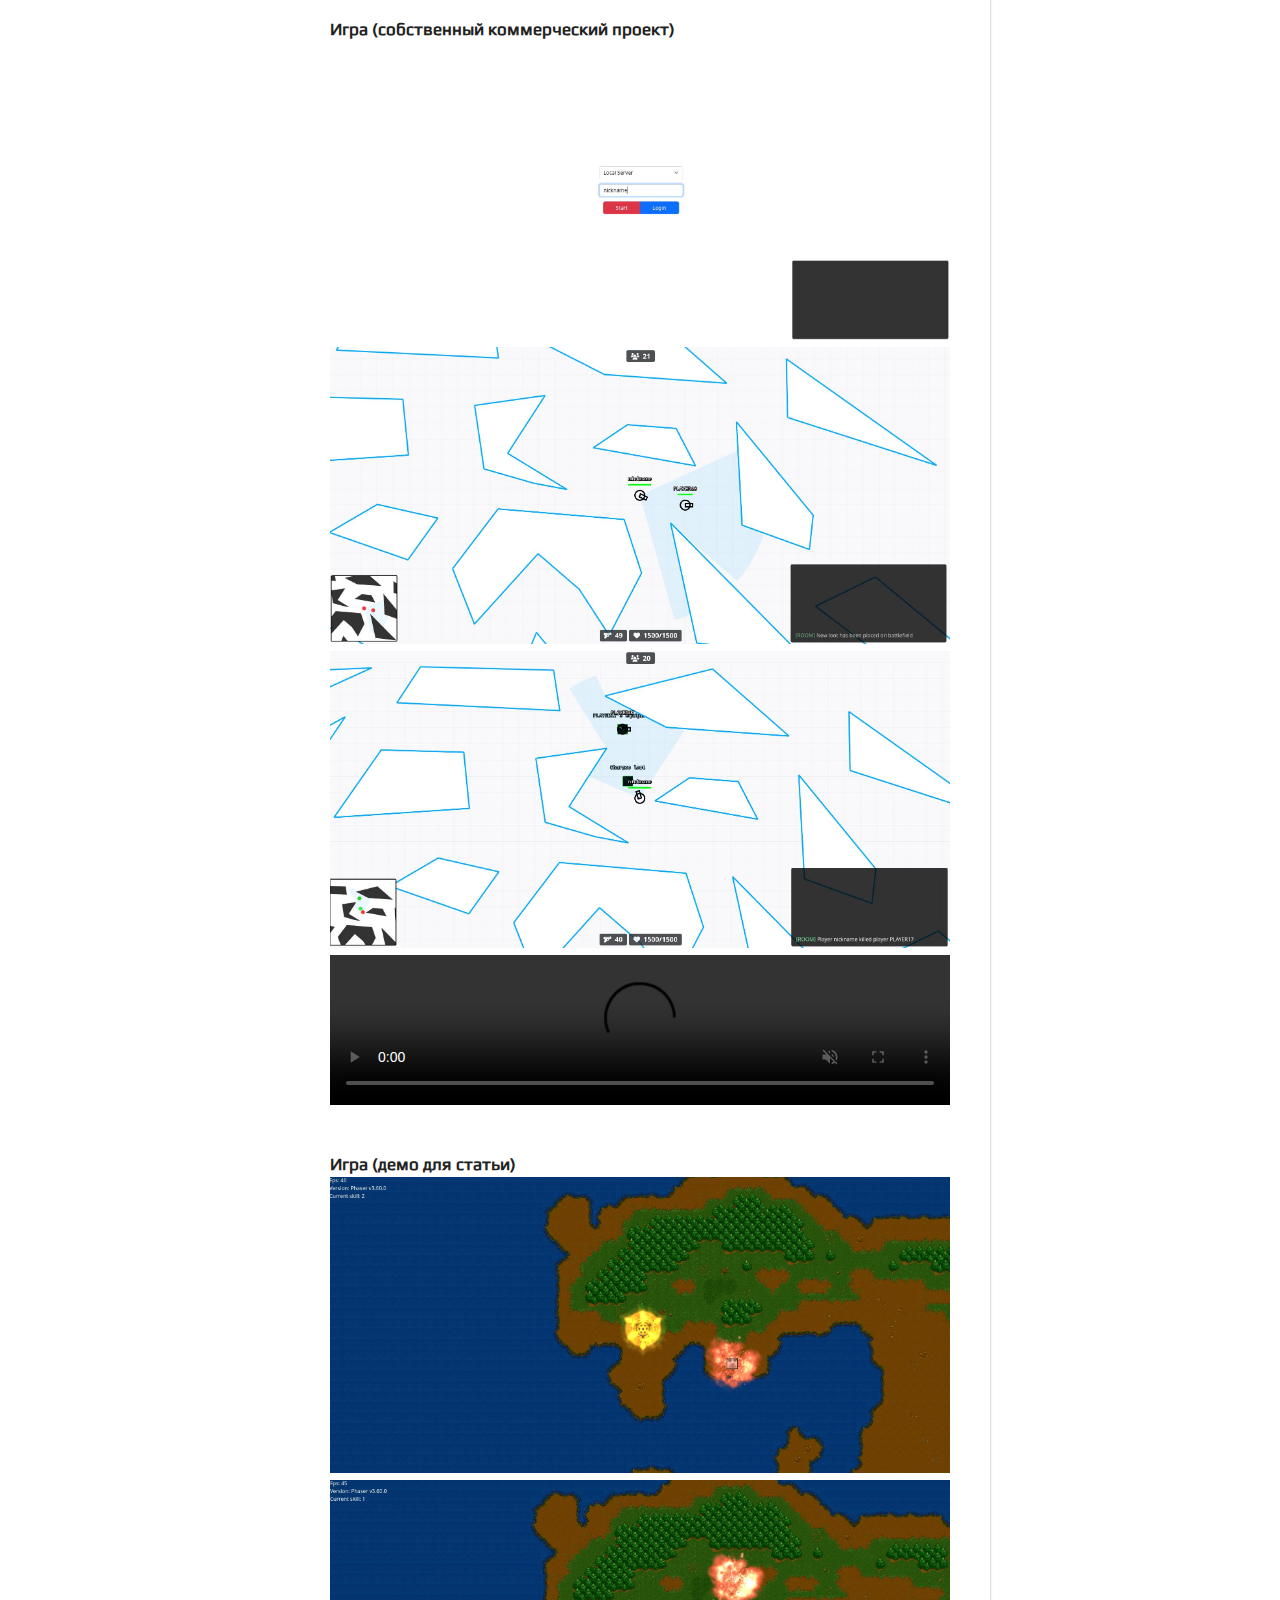
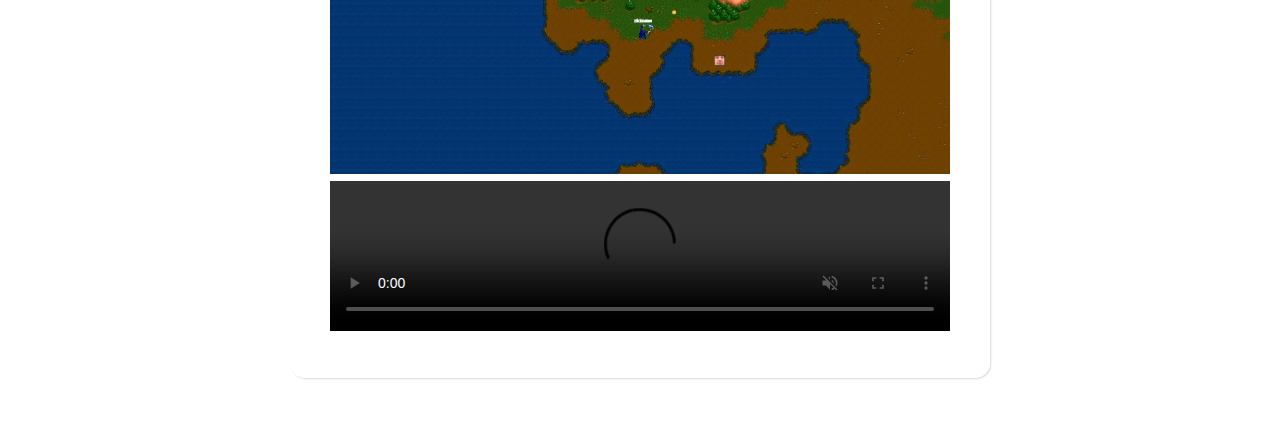
==== commit 6a709422: "!" ====
--- a/index.html
+++ b/index.html
@@ -35,9 +35,22 @@
 
         <div class="about">
             <span class="position">Java/kotlin fullstack developer</span>
-            <span class="desc">Разработчик с богатым опытом (более 9 лет) в разработке коммерческих финтех, высоконагруженных, распределенных, высоковостребованных микросервисов и других различных приложений в т.ч. игр. Эксперт по новейшим технологиям (особенно бэкенд, highload, realtime), тех лид, тим лид, ментор, автор профессиональных статей по разработке, член организации развития видеоигровой индустрии <a
-                    href="https://forgamedev.ru">forgamedev.ru</a>.
+            <span class="desc">Разработчик с богатым опытом (более 10 лет) в разработке коммерческих финтех, высоконагруженных, распределенных, высоковостребованных микросервисов и других различных приложений в т.ч. игр. Эксперт по новейшим технологиям (особенно бэкенд, highload, realtime), тех лид, тим лид, ментор.
       </span>
+            <div>
+                Достижения:
+                <ul>
+                    <li>Автор профессиональных статей, материалов по разработке.</li>
+                    <li>Член организации развития видеоигровой индустрии <a
+                            href="https://forgamedev.ru">forgamedev.ru</a>
+                    </li>
+                    <li>
+                        Успешная реализация многих проектов под ключ с нуля и доведение до промышленной среды,
+                        благодарности от коллег, руководства компаний.
+                    </li>
+                    <li>Собственный 2D мультиплеер и игровой сервер</li>
+                </ul>
+            </div>
         </div>
     </div>
     <div class="details">
@@ -49,8 +62,18 @@
                     <div class="addr">Ярославль</div>
                     <div class="duration">Апрель 2022-по н.в.</div>
                     <div class="desc">Полный цикл разработки банковских приложений, высоконагруженных приложений для
-                        гос. сектора, поддержка. Интервью разработчиков. Экспертиза по ключевым новым технологиям, консультирование, участие в создании архитектуры систем совместно с аналитиками. Dev-ops практики
+                        гос. сектора, поддержка. Интервью разработчиков. Экспертиза по ключевым новым технологиям,
+                        консультирование, участие в создании архитектуры систем совместно с аналитиками. Dev-ops
+                        практики
                         и сопровождение.
+                    </div>
+                    <div class="desc-secondary accomplishments">
+                        Достижения:
+                        <ul>
+                            <li>Успешная реализация проектов. Благодарности от коллег, технического и генерального
+                                директора.
+                            </li>
+                        </ul>
                     </div>
                 </div>
                 <div class="section__list-item">
@@ -60,6 +83,14 @@
                     <div class="desc">Проекты электронного правительства (ЕСИА - РТ Лабс). Внедрение новых
                         практик/технологий.
                     </div>
+                    <div class="desc-secondary accomplishments">
+                        Достижения:
+                        <ul>
+                            <li>Успешная реализация проекта и оптимизация под высокую нагрузку.
+                                Благодарности от коллег и технического директора.
+                            </li>
+                        </ul>
+                    </div>
                 </div>
                 <div class="section__list-item">
                     <div class="name">Nord Soft - Ведущий java разработчик</div>
@@ -104,7 +135,8 @@
             <div class="section__list">
                 <div class="section__list-item">
                     <div class="name">
-                        Java 22, Kotlin 1.9, C/C++, JavaScript, TypeScript, Spring, Spring (Boot, cloud, web, webflux,
+                        Java 22, Kotlin 1.9, C/C++, JavaScript, TypeScript, VertX, Spring, Spring (Boot, cloud, web,
+                        webflux,
                         data, etc),
                         HTML, CSS, Phaser 3, React, Angular, NodeJS, Webpack, NPM, Hibernate, JPA, PostgreSQL, MySQL,
                         MSSQL, MongoDB, ClickHouse, Redis, Kafka, RabbitMQ, OpenAPI, GraphQL, SOAP, Websocket,
--- a/assets/css/style.css
+++ b/assets/css/style.css
@@ -4,8 +4,6 @@
 }
 
 * {
-    margin: 0;
-    padding: 0;
     box-sizing: border-box;
 }
 
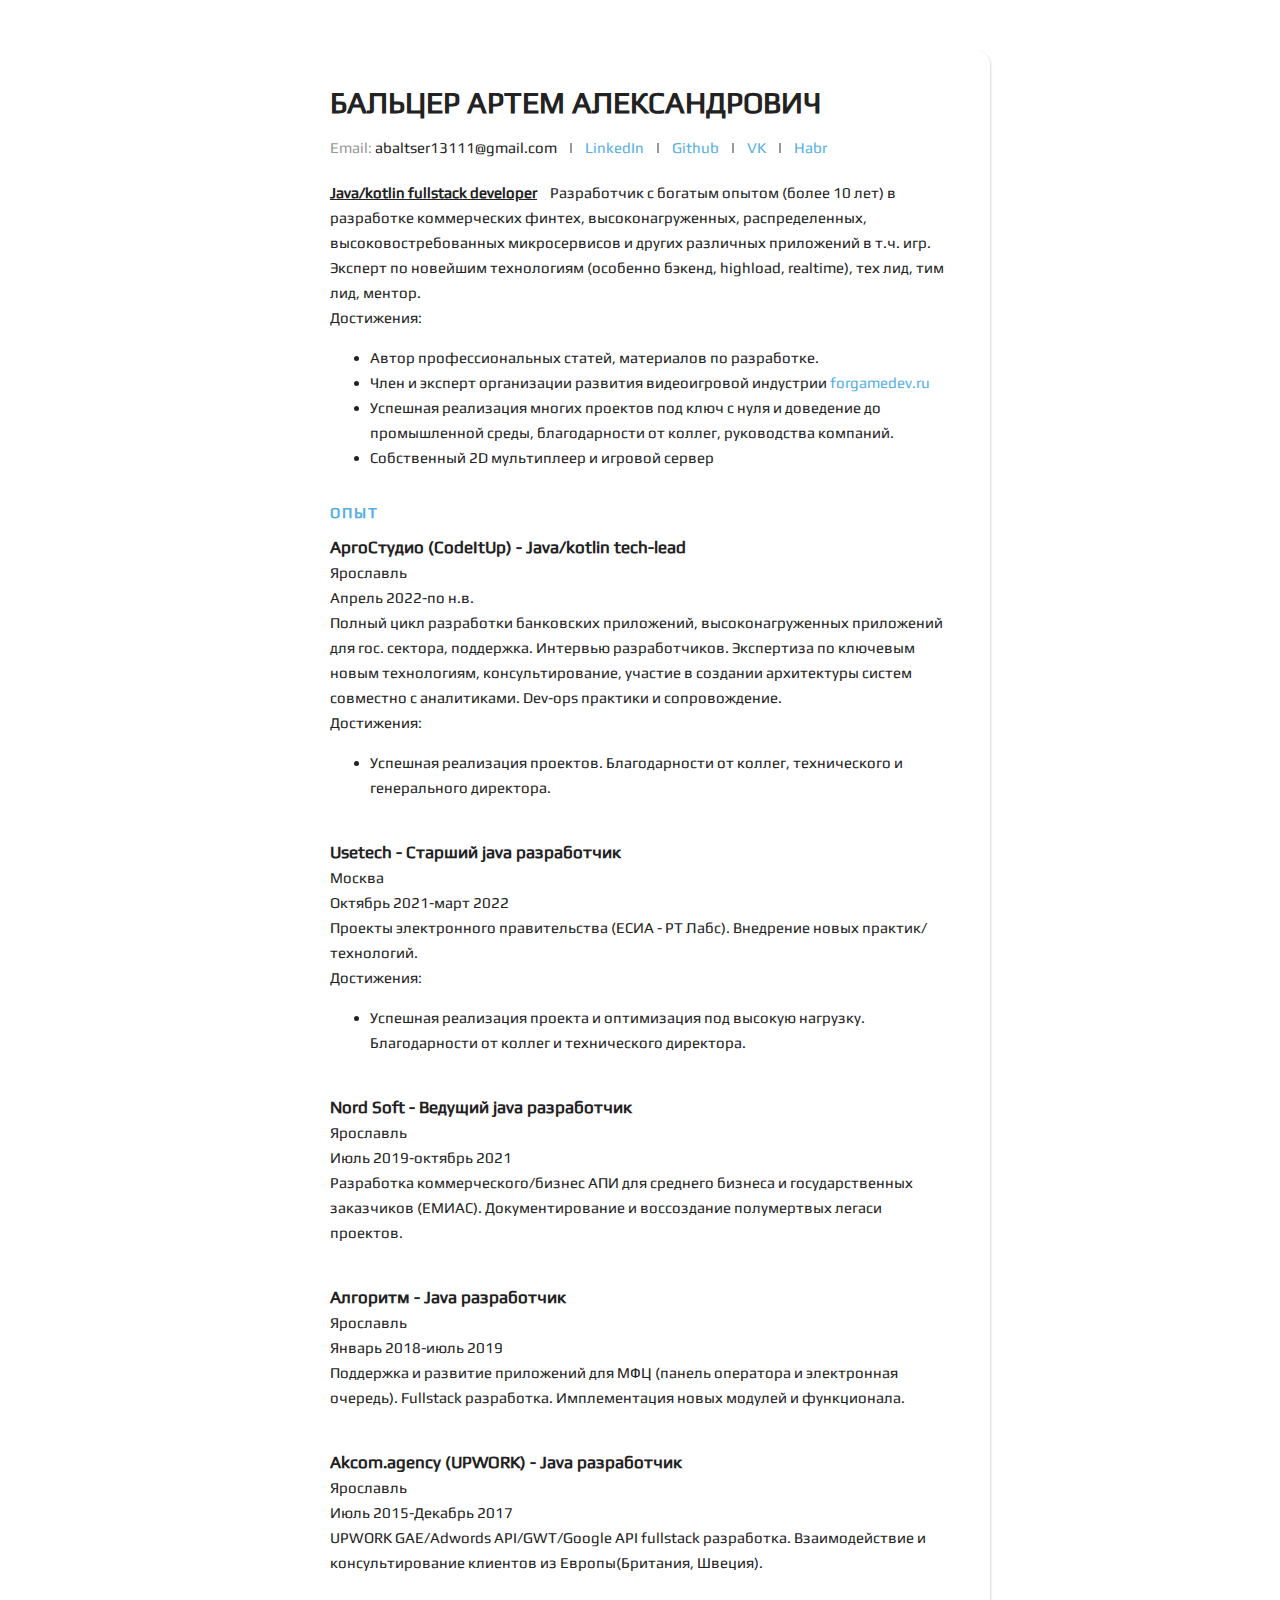
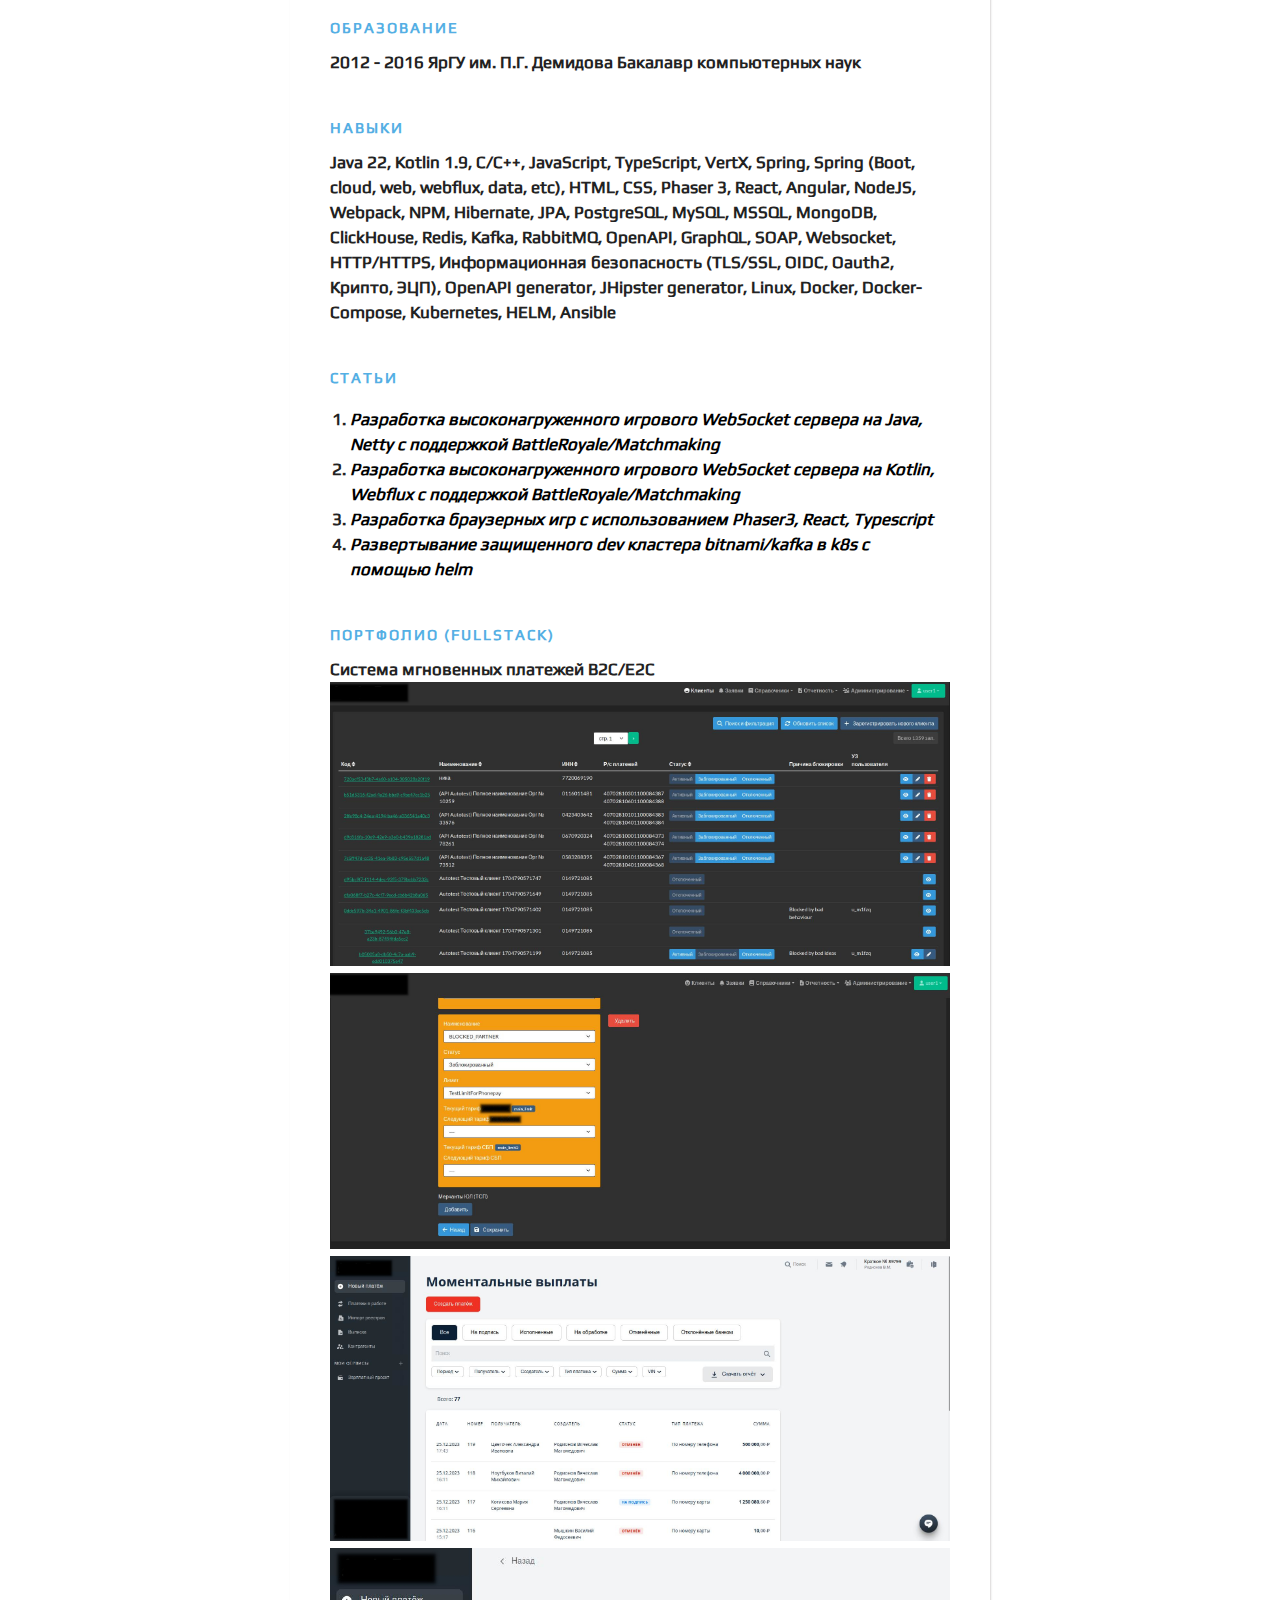
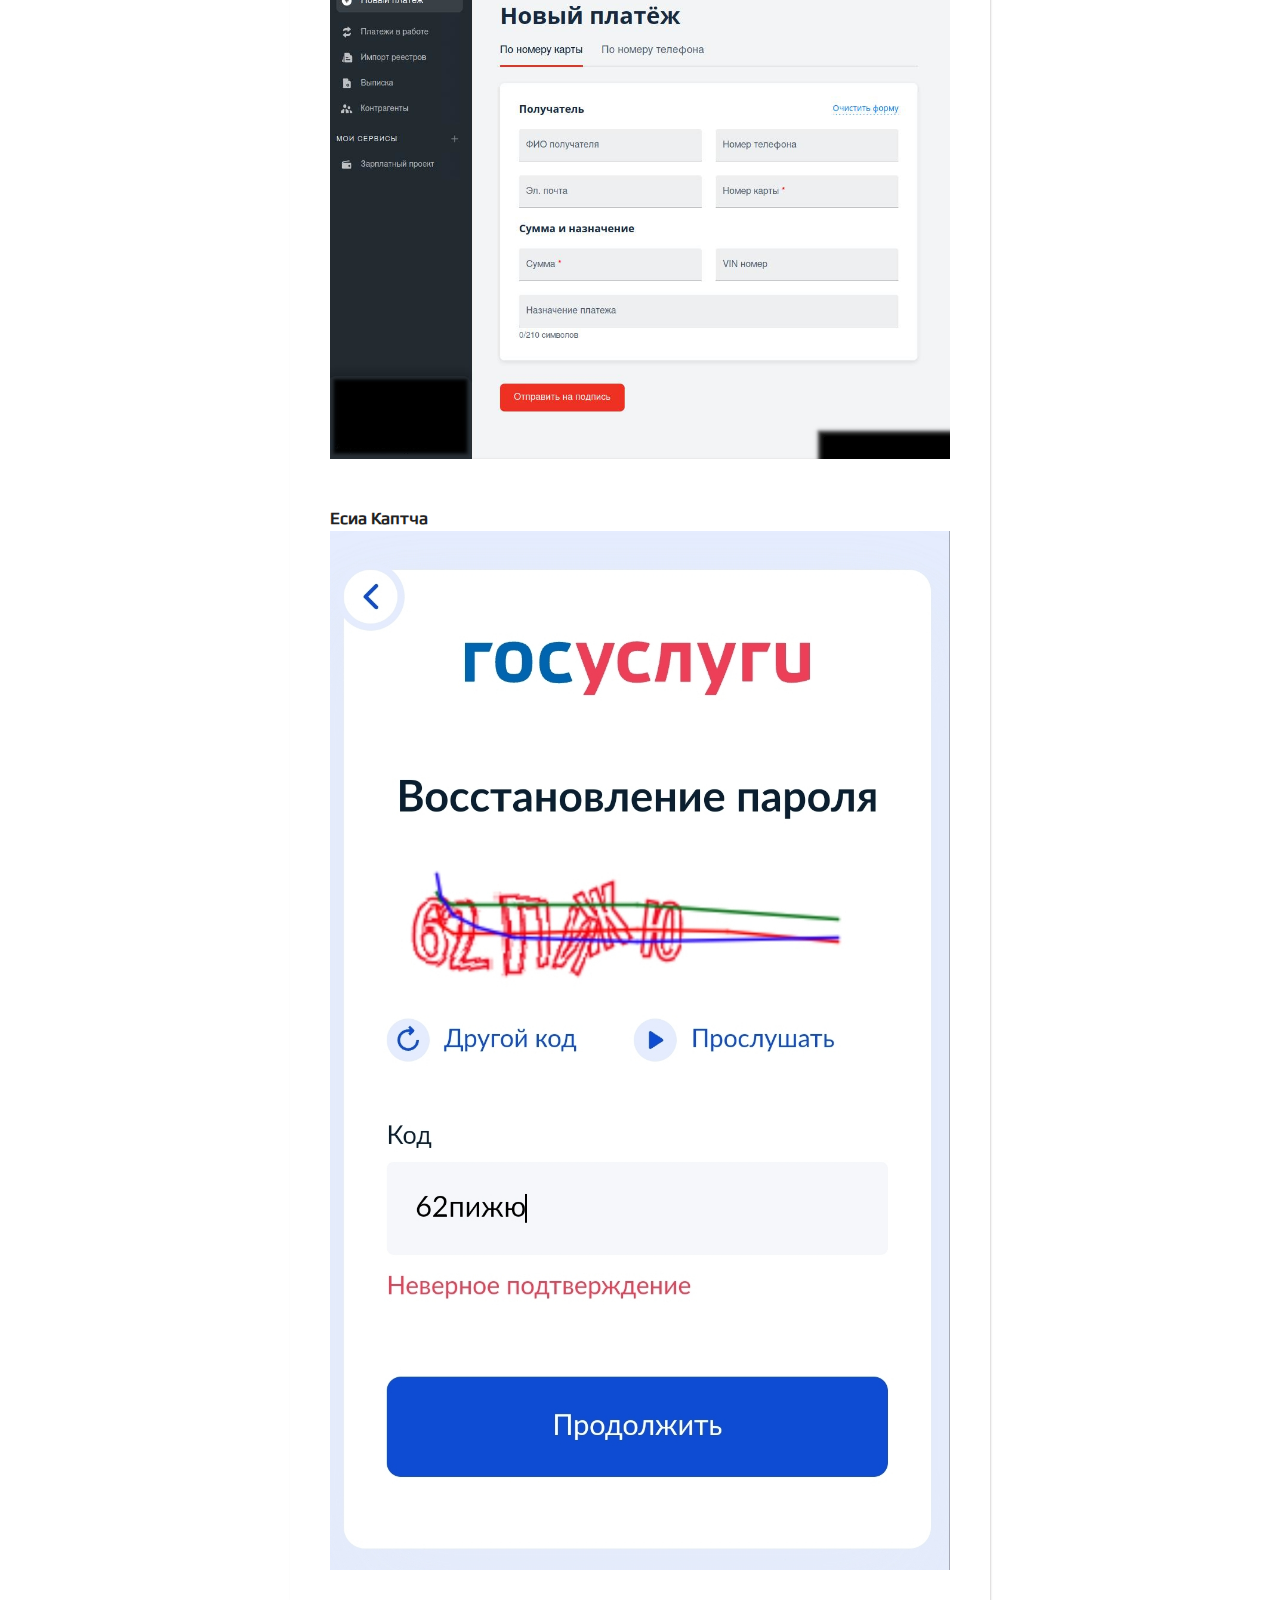
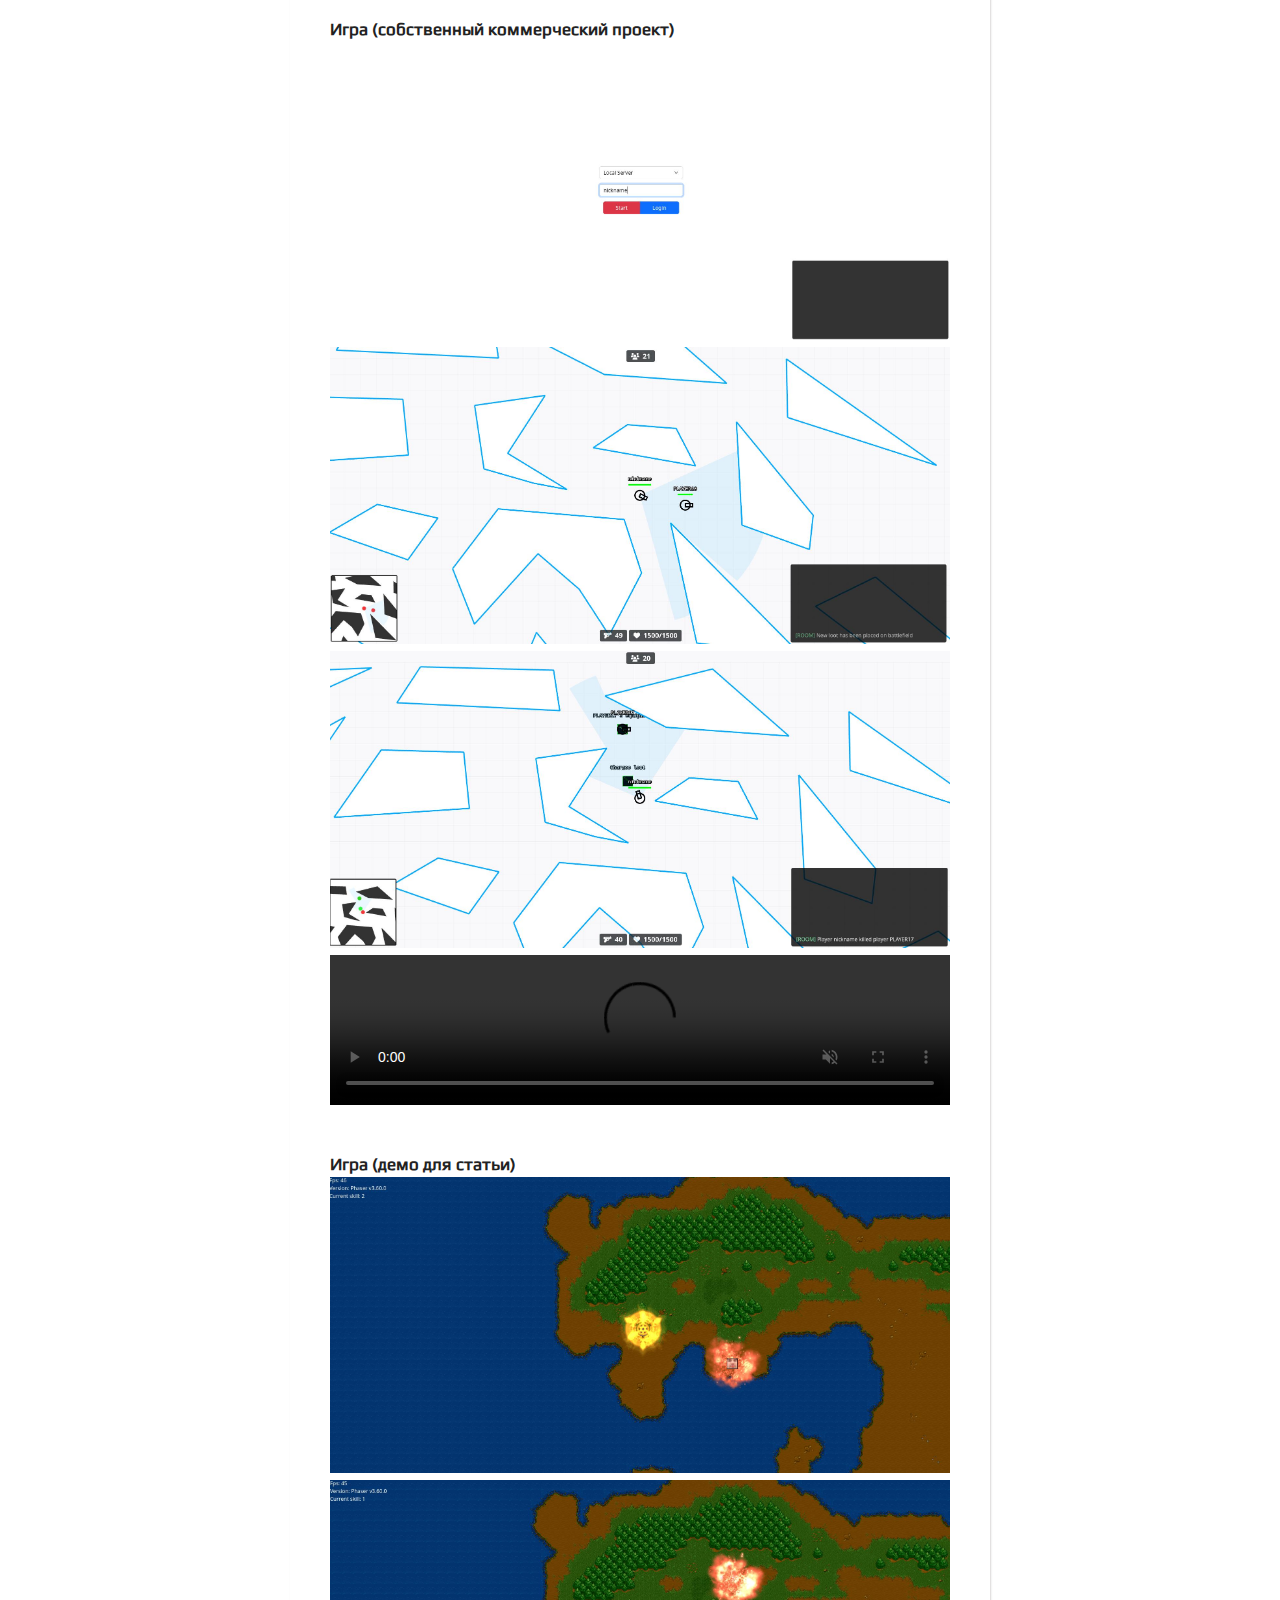
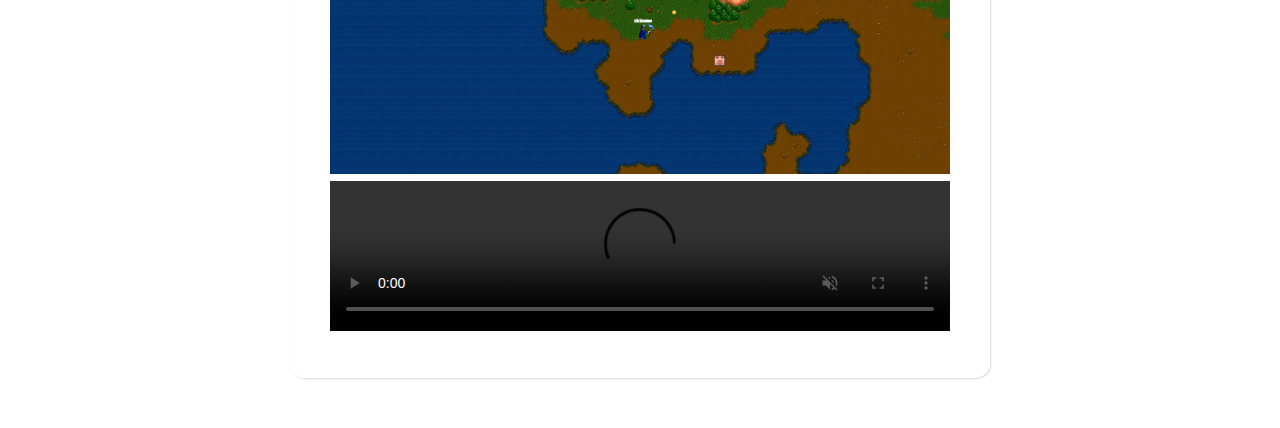
==== commit def61ae7: "Update index.html" ====
--- a/index.html
+++ b/index.html
@@ -41,7 +41,7 @@
                 Достижения:
                 <ul>
                     <li>Автор профессиональных статей, материалов по разработке.</li>
-                    <li>Член организации развития видеоигровой индустрии <a
+                    <li>Член и эксперт организации развития видеоигровой индустрии <a
                             href="https://forgamedev.ru">forgamedev.ru</a>
                     </li>
                     <li>
